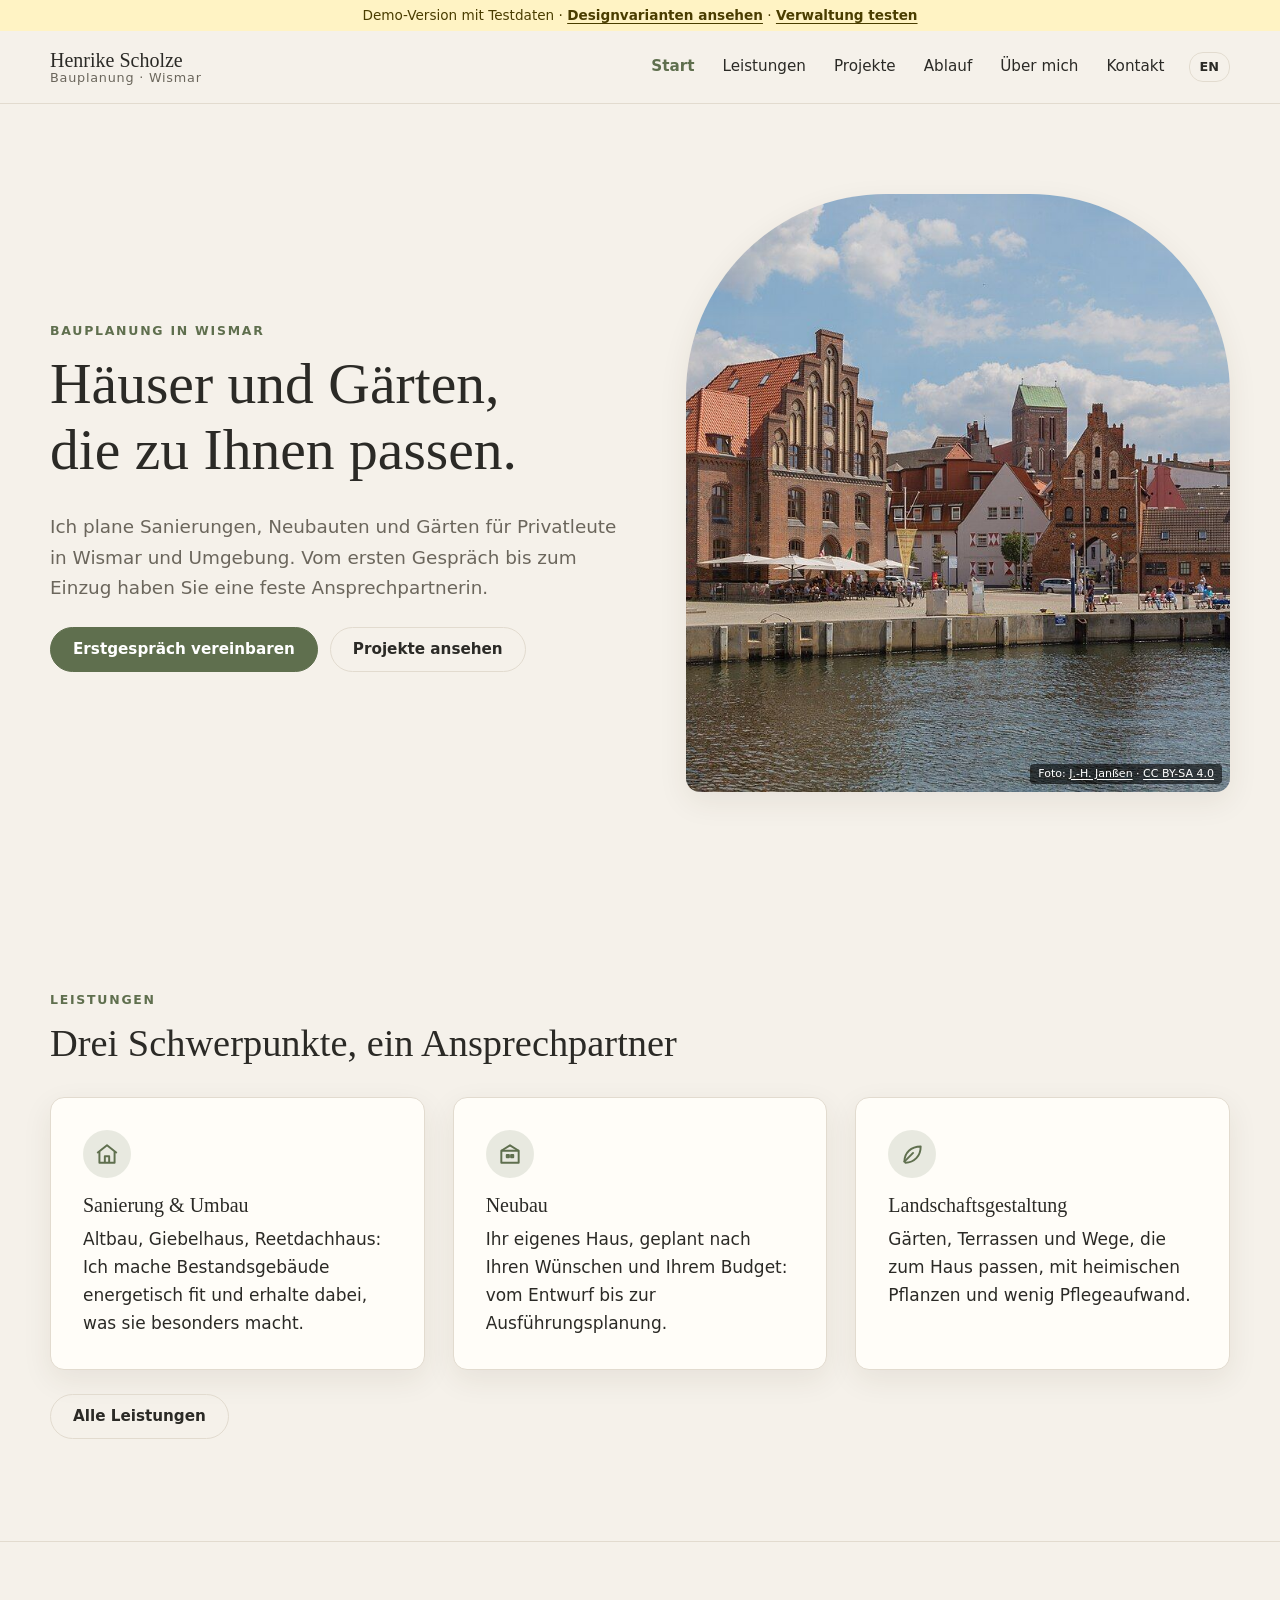
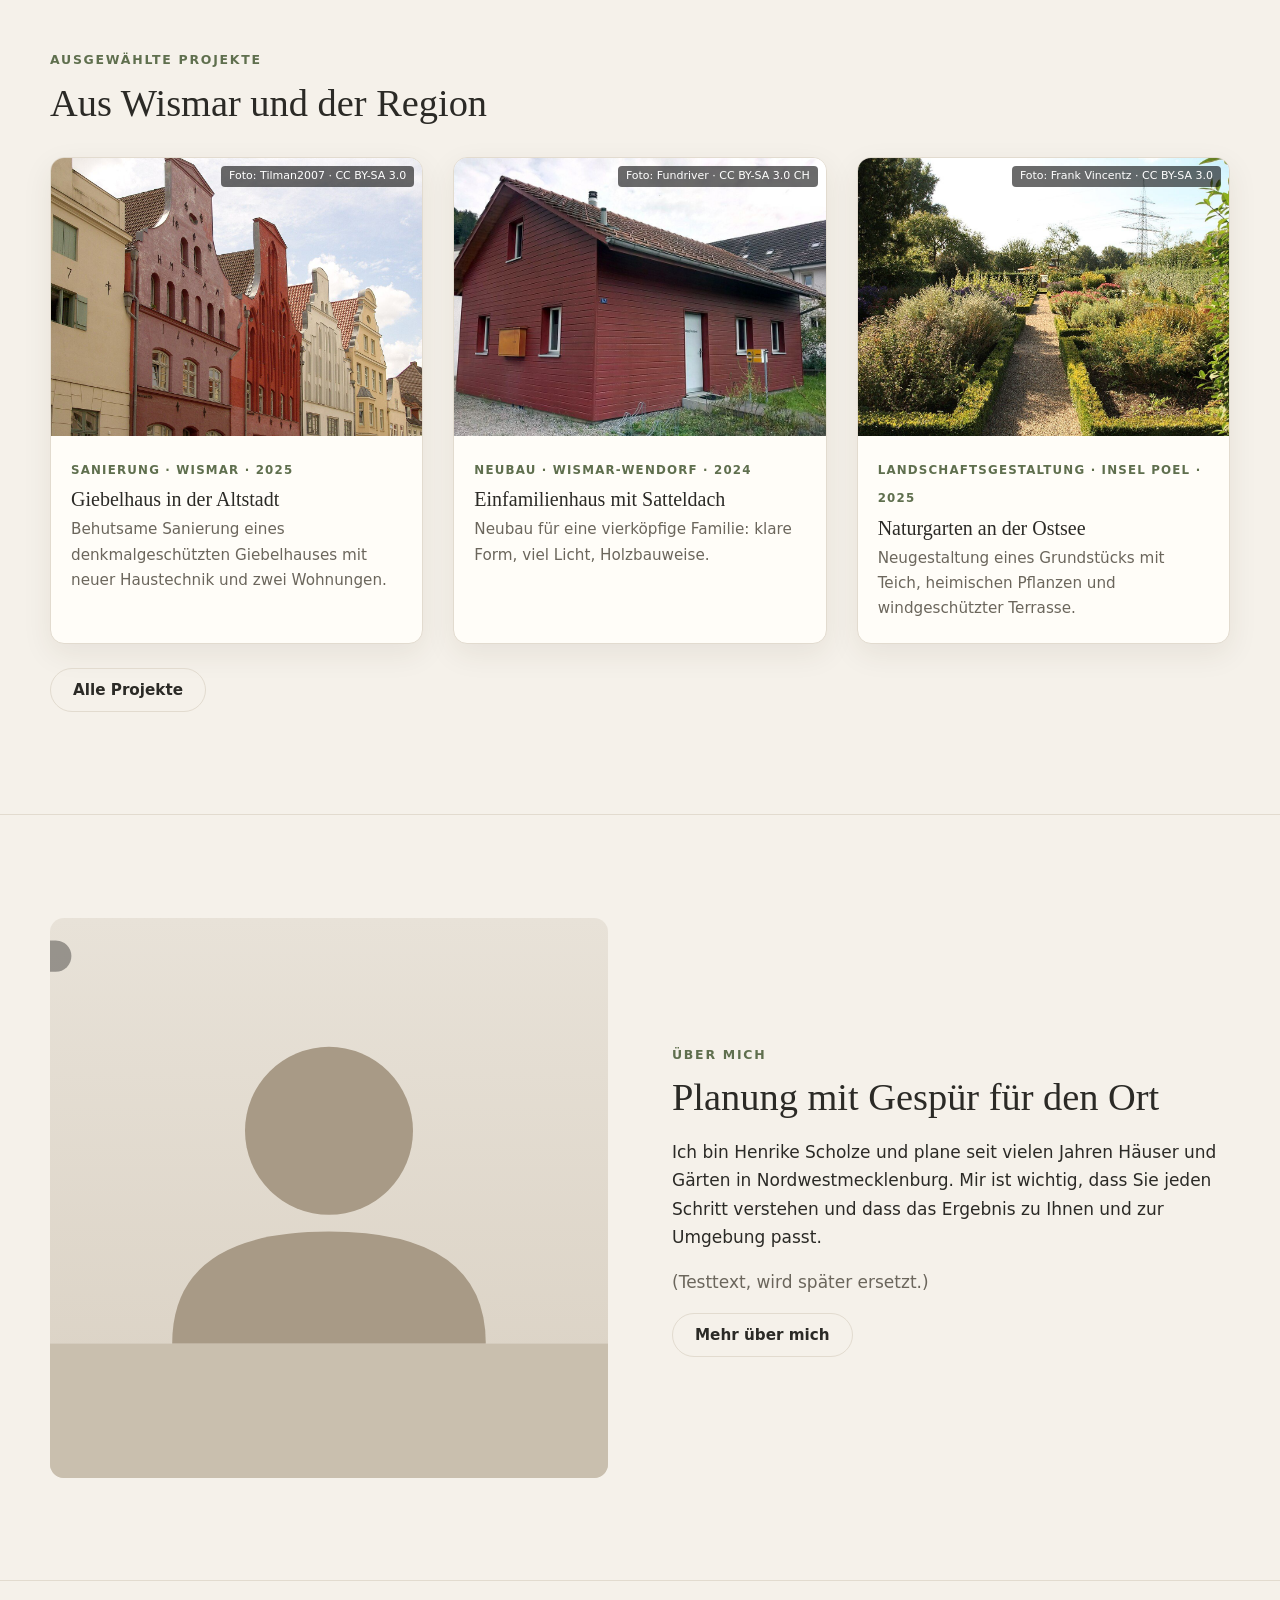
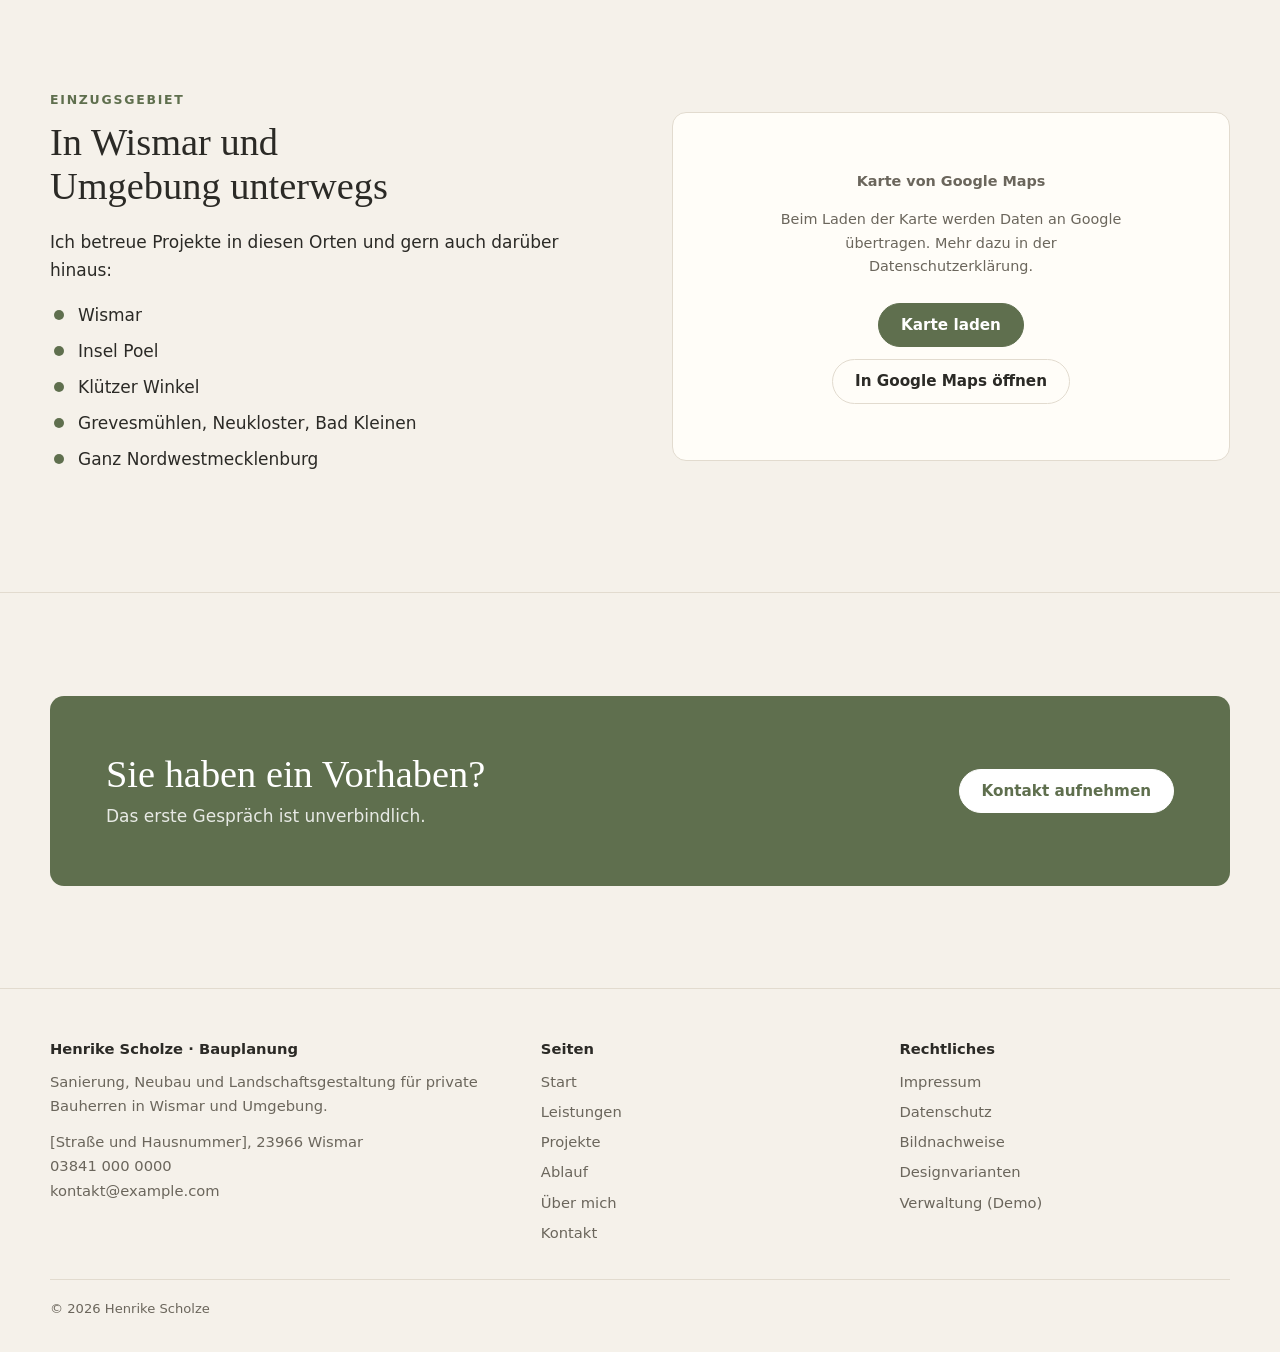
==== index.html @ 0e2dae43 "Merge pull request #2 from bunwichtig/ccr-cdc29a41-tzkmo6 Echte Beispielfotos mit Bildnachweisen, De" ====
<!doctype html>
<html lang="de" data-lang="de">
<head>
<meta charset="utf-8">
<meta name="viewport" content="width=device-width, initial-scale=1">
<title>Bauplanung in Wismar · Sanierung, Neubau, Garten · Henrike Scholze</title>
<meta name="title-en" content="Building design in Wismar · Renovation, new builds, gardens · Henrike Scholze">
<meta name="description" content="Henrike Scholze plant Sanierungen, Neubauten und Gärten für private Bauherren in Wismar, auf Poel und in Nordwestmecklenburg. Persönlich, verständlich, aus einer Hand.">
<link rel="canonical" href="https://bunwichtig.github.io/architektur-onepager/">
<meta property="og:type" content="website">
<meta property="og:locale" content="de_DE">
<meta property="og:title" content="Henrike Scholze · Bauplanung in Wismar">
<meta property="og:description" content="Sanierung, Neubau und Landschaftsgestaltung für private Bauherren in Wismar und Umgebung.">
<meta property="og:url" content="https://bunwichtig.github.io/architektur-onepager/">
<meta property="og:image" content="https://bunwichtig.github.io/architektur-onepager/assets/img/fotos/wismar-hafen.jpg">
<link rel="icon" href="assets/img/favicon.svg" type="image/svg+xml">
<link rel="stylesheet" href="assets/site.css">
<script src="assets/config.js"></script>
<script src="assets/store.js"></script>
<script src="assets/site.js"></script>
<script type="application/ld+json">
{
  "@context": "https://schema.org",
  "@type": "ProfessionalService",
  "@id": "https://bunwichtig.github.io/architektur-onepager/#business",
  "name": "Henrike Scholze · Bauplanung",
  "description": "Bauplanung für Sanierung, Neubau und Landschaftsgestaltung für private Bauherren in Wismar und Nordwestmecklenburg.",
  "url": "https://bunwichtig.github.io/architektur-onepager/",
  "image": "https://bunwichtig.github.io/architektur-onepager/assets/img/fotos/wismar-hafen.jpg",
  "telephone": "+4938410000000",
  "email": "kontakt@example.com",
  "founder": { "@type": "Person", "name": "Henrike Scholze" },
  "address": {
    "@type": "PostalAddress",
    "postalCode": "23966",
    "addressLocality": "Wismar",
    "addressRegion": "Mecklenburg-Vorpommern",
    "addressCountry": "DE"
  },
  "geo": { "@type": "GeoCoordinates", "latitude": 53.8925, "longitude": 11.4650 },
  "areaServed": ["Wismar", "Insel Poel", "Klützer Winkel", "Grevesmühlen", "Neukloster", "Bad Kleinen", "Nordwestmecklenburg"],
  "knowsLanguage": ["de", "en"],
  "hasOfferCatalog": {
    "@type": "OfferCatalog",
    "name": "Leistungen",
    "itemListElement": [
      { "@type": "Offer", "itemOffered": { "@type": "Service", "name": "Sanierung und Umbau von Bestandsgebäuden" } },
      { "@type": "Offer", "itemOffered": { "@type": "Service", "name": "Planung von Neubauten" } },
      { "@type": "Offer", "itemOffered": { "@type": "Service", "name": "Landschafts- und Gartengestaltung" } }
    ]
  }
}
</script>
</head>
<body>
<a class="skip" href="#main"><span lang="de">Zum Inhalt</span><span lang="en">Skip to content</span></a>
<div id="site-header"></div>

<main id="main">
  <section class="hero">
    <div class="wrap">
      <div class="hero-text">
        <span class="eyebrow"><span lang="de">Bauplanung in Wismar</span><span lang="en">Building design in Wismar</span></span>
        <h1>
          <span lang="de">Häuser und Gärten, die zu Ihnen passen.</span>
          <span lang="en">Homes and gardens that suit you.</span>
        </h1>
        <p class="lead">
          <span lang="de">Ich plane Sanierungen, Neubauten und Gärten für Privatleute in Wismar und Umgebung. Vom ersten Gespräch bis zum Einzug haben Sie eine feste Ansprechpartnerin.</span>
          <span lang="en">I design renovations, new builds and gardens for private clients in and around Wismar. From the first meeting to moving in, you have one person to talk to.</span>
        </p>
        <div class="btn-row">
          <a class="btn" href="kontakt.html"><span lang="de">Erstgespräch vereinbaren</span><span lang="en">Book a first meeting</span></a>
          <a class="btn ghost" href="projekte.html"><span lang="de">Projekte ansehen</span><span lang="en">See projects</span></a>
        </div>
      </div>
      <div class="hero-media">
        <img src="assets/img/fotos/wismar-hafen.jpg" width="1280" height="764" alt="Alter Hafen in Wismar">
      </div>
    </div>
  </section>

  <section class="section">
    <div class="wrap">
      <span class="eyebrow"><span lang="de">Leistungen</span><span lang="en">Services</span></span>
      <h2><span lang="de">Drei Schwerpunkte, ein Ansprechpartner</span><span lang="en">Three specialities, one contact</span></h2>
      <div class="grid cols-3" style="margin-top:32px">
        <article class="card">
          <div class="icon"><svg viewBox="0 0 24 24" fill="none" stroke="currentColor" stroke-width="1.8" stroke-linejoin="round"><path d="M3 11l9-7 9 7"/><path d="M5 10v10h14V10"/><path d="M10 20v-6h4v6"/></svg></div>
          <h3><span lang="de">Sanierung &amp; Umbau</span><span lang="en">Renovation &amp; conversion</span></h3>
          <p><span lang="de">Altbau, Giebelhaus, Reetdachhaus: Ich mache Bestandsgebäude energetisch fit und erhalte dabei, was sie besonders macht.</span><span lang="en">Old buildings, gabled houses, thatched cottages: I make existing buildings energy-efficient while keeping what makes them special.</span></p>
        </article>
        <article class="card">
          <div class="icon"><svg viewBox="0 0 24 24" fill="none" stroke="currentColor" stroke-width="1.8" stroke-linejoin="round"><rect x="4" y="9" width="16" height="11"/><path d="M4 9l8-5 8 5"/><path d="M9 13h2v2H9zM13 13h2v2h-2z"/></svg></div>
          <h3><span lang="de">Neubau</span><span lang="en">New builds</span></h3>
          <p><span lang="de">Ihr eigenes Haus, geplant nach Ihren Wünschen und Ihrem Budget: vom Entwurf bis zur Ausführungsplanung.</span><span lang="en">Your own house, designed around your wishes and budget: from the first sketch to construction drawings.</span></p>
        </article>
        <article class="card">
          <div class="icon"><svg viewBox="0 0 24 24" fill="none" stroke="currentColor" stroke-width="1.8" stroke-linecap="round" stroke-linejoin="round"><path d="M5 19c0-8 6-14 15-14 0 9-6 15-14 15"/><path d="M5 19l8-8"/></svg></div>
          <h3><span lang="de">Landschaftsgestaltung</span><span lang="en">Landscape design</span></h3>
          <p><span lang="de">Gärten, Terrassen und Wege, die zum Haus passen, mit heimischen Pflanzen und wenig Pflegeaufwand.</span><span lang="en">Gardens, terraces and paths that match the house, with native plants and little upkeep.</span></p>
        </article>
      </div>
      <div class="btn-row"><a class="btn ghost" href="leistungen.html"><span lang="de">Alle Leistungen</span><span lang="en">All services</span></a></div>
    </div>
  </section>

  <section class="section">
    <div class="wrap">
      <span class="eyebrow"><span lang="de">Ausgewählte Projekte</span><span lang="en">Selected projects</span></span>
      <h2><span lang="de">Aus Wismar und der Region</span><span lang="en">From Wismar and the region</span></h2>
      <div class="projects" id="project-list" data-limit="3" style="margin-top:32px"></div>
      <div class="btn-row"><a class="btn ghost" href="projekte.html"><span lang="de">Alle Projekte</span><span lang="en">All projects</span></a></div>
    </div>
  </section>

  <section class="section">
    <div class="wrap split">
      <img src="assets/img/portrait.svg" width="1600" height="1000" alt="Testbild: Porträt Henrike Scholze">
      <div>
        <span class="eyebrow"><span lang="de">Über mich</span><span lang="en">About me</span></span>
        <h2><span lang="de">Planung mit Gespür für den Ort</span><span lang="en">Design with a feel for the place</span></h2>
        <p><span lang="de">Ich bin Henrike Scholze und plane seit vielen Jahren Häuser und Gärten in Nordwestmecklenburg. Mir ist wichtig, dass Sie jeden Schritt verstehen und dass das Ergebnis zu Ihnen und zur Umgebung passt.</span><span lang="en">I'm Henrike Scholze and have been designing homes and gardens in north-west Mecklenburg for many years. It matters to me that you understand every step and that the result suits you and its surroundings.</span></p>
        <p class="muted"><span lang="de">(Testtext, wird später ersetzt.)</span><span lang="en">(Sample text, to be replaced.)</span></p>
        <a class="btn ghost" href="ueber-mich.html"><span lang="de">Mehr über mich</span><span lang="en">More about me</span></a>
      </div>
    </div>
  </section>

  <section class="section">
    <div class="wrap split">
      <div>
        <span class="eyebrow"><span lang="de">Einzugsgebiet</span><span lang="en">Area</span></span>
        <h2><span lang="de">In Wismar und Umgebung unterwegs</span><span lang="en">Working in and around Wismar</span></h2>
        <p><span lang="de">Ich betreue Projekte in diesen Orten und gern auch darüber hinaus:</span><span lang="en">I work on projects in these places, and gladly beyond:</span></p>
        <ul class="check">
          <li>Wismar</li>
          <li><span lang="de">Insel Poel</span><span lang="en">Poel Island</span></li>
          <li>Klützer Winkel</li>
          <li>Grevesmühlen, Neukloster, Bad Kleinen</li>
          <li><span lang="de">Ganz Nordwestmecklenburg</span><span lang="en">All of north-west Mecklenburg</span></li>
        </ul>
      </div>
      <div class="map" data-map></div>
    </div>
  </section>

  <section class="section">
    <div class="wrap">
      <div class="cta">
        <div>
          <h2><span lang="de">Sie haben ein Vorhaben?</span><span lang="en">Planning a project?</span></h2>
          <p><span lang="de">Das erste Gespräch ist unverbindlich.</span><span lang="en">The first meeting is free of obligation.</span></p>
        </div>
        <a class="btn" href="kontakt.html"><span lang="de">Kontakt aufnehmen</span><span lang="en">Get in touch</span></a>
      </div>
    </div>
  </section>
</main>

<div id="site-footer"></div>
</body>
</html>
---- assets/site.css ----
/* ==========================================================
   Henrike Scholze · Bauplanung
   Grundlayout + vier Designvarianten (html[data-design=…])
   Schriften: Systemschriften, es wird nichts von Google & Co. geladen.
   ========================================================== */

:root {
  --serif: "Iowan Old Style", "Palatino Linotype", Palatino, "Book Antiqua", Georgia, serif;
  --sans: system-ui, -apple-system, "Segoe UI", Roboto, "Helvetica Neue", Arial, sans-serif;

  /* Standardwerte = Design „natur“ */
  --bg: #f5f1ea;
  --surface: #fffdf8;
  --text: #2b2a26;
  --muted: #6b665c;
  --accent: #5f6f4e;
  --accent-ink: #ffffff;
  --accent-2: #b9856a;
  --line: #e2dbcf;
  --font-head: var(--serif);
  --font-body: var(--sans);
  --head-weight: 500;
  --head-transform: none;
  --head-spacing: 0;
  --radius: 14px;
  --shadow: 0 10px 30px rgba(60, 50, 30, .08);
  --max: 1180px;
}

html[data-design="hell"] {
  --bg: #ffffff;
  --surface: #ffffff;
  --text: #141414;
  --muted: #6a6a6a;
  --accent: #141414;
  --accent-ink: #ffffff;
  --accent-2: #9a9a9a;
  --line: #e6e6e6;
  --font-head: var(--sans);
  --head-weight: 300;
  --radius: 0;
  --shadow: none;
}

html[data-design="modern"] {
  --bg: #121212;
  --surface: #1d1d1d;
  --text: #f1f1f1;
  --muted: #a9a9a9;
  --accent: #e0703f;
  --accent-ink: #121212;
  --accent-2: #e0703f;
  --line: #2e2e2e;
  --font-head: var(--sans);
  --head-weight: 800;
  --head-transform: uppercase;
  --head-spacing: .01em;
  --radius: 4px;
  --shadow: none;
}

html[data-design="hanse"] {
  --bg: #fbf7f0;
  --surface: #ffffff;
  --text: #1d2a3a;
  --muted: #5b6573;
  --accent: #9c3d2c;
  --accent-ink: #ffffff;
  --accent-2: #1d2a3a;
  --line: #e5ddd0;
  --font-head: var(--serif);
  --head-weight: 600;
  --head-transform: uppercase;
  --head-spacing: .06em;
  --radius: 2px;
  --shadow: 0 1px 0 var(--line);
}

/* ---------- Sprache ---------- */
html[data-lang="de"] [lang="en"]:not(html),
html[data-lang="en"] [lang="de"]:not(html) { display: none !important; }

/* ---------- Basis ---------- */
*, *::before, *::after { box-sizing: border-box; }
html { -webkit-text-size-adjust: 100%; scroll-behavior: smooth; }
body {
  margin: 0;
  background: var(--bg);
  color: var(--text);
  font: 17px/1.65 var(--font-body);
  overflow-x: hidden;
}
img { max-width: 100%; height: auto; display: block; }
a { color: inherit; text-underline-offset: .2em; }
a:hover { color: var(--accent); }
html[data-design="modern"] a:hover { color: var(--accent); }
h1, h2, h3 {
  font-family: var(--font-head);
  font-weight: var(--head-weight);
  text-transform: var(--head-transform);
  letter-spacing: var(--head-spacing);
  line-height: 1.15;
  margin: 0 0 .5em;
  text-wrap: balance;
}
h1 { font-size: clamp(2.1rem, 5vw, 3.6rem); }
h2 { font-size: clamp(1.6rem, 3.2vw, 2.4rem); }
h3 { font-size: 1.25rem; }
html[data-design="modern"] h1 { font-size: clamp(2.4rem, 7vw, 5rem); line-height: 1; }
html[data-design="hanse"] h1 { font-size: clamp(1.9rem, 4.4vw, 3rem); }
p { margin: 0 0 1em; }
.muted { color: var(--muted); }
.wrap { width: min(var(--max), 100% - 32px); margin-inline: auto; }
.section { padding: clamp(56px, 8vw, 104px) 0; }
.section + .section { border-top: 1px solid var(--line); }
.eyebrow {
  display: inline-block;
  font: 600 .78rem/1 var(--sans);
  letter-spacing: .14em;
  text-transform: uppercase;
  color: var(--accent);
  margin-bottom: 14px;
}
html[data-design="hell"] .eyebrow { color: var(--muted); }
.lead { font-size: 1.15rem; color: var(--muted); max-width: 62ch; }
.skip { position: absolute; left: -999px; }
.skip:focus { left: 16px; top: 16px; z-index: 100; background: var(--surface); padding: 8px 12px; }
:focus-visible { outline: 3px solid var(--accent); outline-offset: 2px; }

/* ---------- Buttons ---------- */
.btn {
  display: inline-flex; align-items: center; gap: 8px;
  padding: 12px 22px;
  border: 1.5px solid var(--accent);
  border-radius: var(--radius);
  background: var(--accent); color: var(--accent-ink);
  font: 600 .95rem/1.2 var(--sans);
  text-decoration: none; cursor: pointer;
}
.btn:hover { filter: brightness(1.08); color: var(--accent-ink); }
.btn.ghost { background: transparent; color: var(--text); border-color: var(--line); }
.btn.ghost:hover { border-color: var(--accent); color: var(--accent); }
html[data-design="natur"] .btn { border-radius: 999px; }
html[data-design="hanse"] .btn { text-transform: uppercase; letter-spacing: .08em; font-size: .82rem; }
.btn-row { display: flex; flex-wrap: wrap; gap: 12px; margin-top: 24px; }

/* ---------- Kopfzeile ---------- */
.demo-bar {
  background: #fff3c4; color: #4a3d00;
  font: .85rem/1.4 var(--sans);
  text-align: center; padding: 6px 16px;
}
.demo-bar a { color: inherit; font-weight: 600; }
.site-header {
  position: sticky; top: 0; z-index: 50;
  background: color-mix(in srgb, var(--bg) 92%, transparent);
  backdrop-filter: blur(8px);
  border-bottom: 1px solid var(--line);
}
.site-header .wrap { display: flex; align-items: center; justify-content: space-between; gap: 16px; min-height: 72px; }
.brand { text-decoration: none; display: flex; flex-direction: column; line-height: 1.15; }
.brand strong { font: var(--head-weight) 1.25rem/1.1 var(--font-head); text-transform: var(--head-transform); letter-spacing: var(--head-spacing); }
html[data-design="modern"] .brand strong { font-size: 1.1rem; }
.brand span { font-size: .8rem; color: var(--muted); letter-spacing: .06em; }
.nav { display: flex; align-items: center; gap: 4px; }
.nav a {
  text-decoration: none; padding: 8px 12px; font-size: .95rem;
  border-radius: var(--radius);
}
.nav a[aria-current="page"] { color: var(--accent); font-weight: 600; }
html[data-design="hell"] .nav a[aria-current="page"] { color: var(--text); text-decoration: underline; }
.lang-btn {
  border: 1px solid var(--line); background: transparent; color: var(--text);
  font: 600 .8rem/1 var(--sans); padding: 8px 10px; border-radius: var(--radius); cursor: pointer;
  margin-left: 8px;
}
.lang-btn:hover { border-color: var(--accent); color: var(--accent); }
.menu-btn { display: none; }
@media (max-width: 920px) {
  .menu-btn {
    display: inline-flex; border: 1px solid var(--line); background: transparent; color: var(--text);
    padding: 8px 12px; border-radius: var(--radius); font: 600 .9rem var(--sans); cursor: pointer;
  }
  .nav {
    display: none; position: absolute; left: 0; right: 0; top: 100%;
    flex-direction: column; align-items: stretch;
    background: var(--bg); border-bottom: 1px solid var(--line); padding: 8px 16px 16px;
  }
  .nav.open { display: flex; }
  .nav a { padding: 12px 4px; border-bottom: 1px solid var(--line); border-radius: 0; }
  .lang-btn { margin: 12px 0 0; align-self: flex-start; }
}

/* ---------- Hero (je Design anders angeordnet) ---------- */
.hero { padding: clamp(40px, 7vw, 96px) 0; }
.hero .wrap { display: grid; gap: clamp(28px, 5vw, 64px); align-items: center; grid-template-columns: 1.05fr 1fr; }
.hero-media img { width: 100%; aspect-ratio: 4 / 3; object-fit: cover; border-radius: var(--radius); box-shadow: var(--shadow); }
.hero .lead { margin-bottom: 0; }

/* natur: Text links, Bild rechts mit großer Rundung */
html[data-design="natur"] .hero-media img { border-radius: 200px 200px var(--radius) var(--radius); aspect-ratio: 4 / 4.4; }

/* hell: großer Text oben, breites Bild darunter */
html[data-design="hell"] .hero .wrap { grid-template-columns: 1fr; }
html[data-design="hell"] .hero h1 { font-size: clamp(2.4rem, 6.5vw, 5.2rem); max-width: 16ch; }
html[data-design="hell"] .hero-media img { aspect-ratio: 21 / 9; }

/* modern: Bild vollflächig, Text darüber */
html[data-design="modern"] .hero { padding: 0; position: relative; }
html[data-design="modern"] .hero .wrap { grid-template-columns: 1fr; min-height: min(82vh, 760px); width: 100%; position: relative; }
html[data-design="modern"] .hero-media { position: absolute; inset: 0; z-index: 0; }
html[data-design="modern"] .hero-media img { height: 100%; aspect-ratio: auto; border-radius: 0; filter: brightness(.55) saturate(.8); }
html[data-design="modern"] .hero-text { position: relative; z-index: 1; width: min(var(--max), 100% - 32px); margin: 0 auto; padding: 120px 0 72px; align-self: end; }
html[data-design="modern"] .hero-text .lead { color: #e2e2e2; }

/* hanse: Bild links, Text rechts, Rahmen in Backsteinrot */
html[data-design="hanse"] .hero .wrap { grid-template-columns: 1fr 1fr; }
html[data-design="hanse"] .hero-media { order: -1; }
html[data-design="hanse"] .hero-media img { outline: 1px solid var(--accent); outline-offset: 12px; }

@media (max-width: 820px) {
  .hero .wrap, html[data-design="hanse"] .hero .wrap { grid-template-columns: 1fr; }
  html[data-design="hanse"] .hero-media { order: 0; }
}

/* ---------- Karten / Raster ---------- */
.grid { display: grid; gap: clamp(16px, 2.5vw, 28px); }
.grid.cols-3 { grid-template-columns: repeat(3, 1fr); }
.grid.cols-2 { grid-template-columns: repeat(2, 1fr); }
@media (max-width: 900px) { .grid.cols-3 { grid-template-columns: 1fr 1fr; } }
@media (max-width: 620px) { .grid.cols-3, .grid.cols-2 { grid-template-columns: 1fr; } }
.card {
  background: var(--surface);
  border: 1px solid var(--line);
  border-radius: var(--radius);
  padding: clamp(20px, 3vw, 32px);
  box-shadow: var(--shadow);
}
.card h3 { margin-bottom: .4em; }
.card p:last-child { margin-bottom: 0; }
html[data-design="hanse"] .card { border-top: 4px solid var(--accent); }
html[data-design="hell"] .card { border-width: 0 0 0 1px; padding-left: 24px; }
.icon {
  width: 48px; height: 48px; display: grid; place-items: center;
  border-radius: var(--radius); background: color-mix(in srgb, var(--accent) 14%, transparent);
  color: var(--accent); margin-bottom: 16px;
}
html[data-design="natur"] .icon { border-radius: 50%; }
.icon svg { width: 26px; height: 26px; }

.split { display: grid; grid-template-columns: 1fr 1fr; gap: clamp(28px, 5vw, 64px); align-items: center; }
@media (max-width: 820px) { .split { grid-template-columns: 1fr; } }
.split img { border-radius: var(--radius); width: 100%; max-height: 560px; aspect-ratio: 4 / 5; object-fit: cover; }
.check { list-style: none; padding: 0; margin: 0 0 1em; }
.check li { padding-left: 28px; position: relative; margin-bottom: 8px; }
.check li::before { content: ""; position: absolute; left: 4px; top: .55em; width: 10px; height: 10px; background: var(--accent); border-radius: 50%; }
html[data-design="hell"] .check li::before, html[data-design="hanse"] .check li::before { border-radius: 0; }

/* ---------- Projekte ---------- */
.filters { display: flex; flex-wrap: wrap; gap: 8px; margin-bottom: 28px; }
.filters button {
  border: 1px solid var(--line); background: var(--surface); color: var(--text);
  padding: 8px 16px; border-radius: var(--radius); font: 500 .9rem var(--sans); cursor: pointer;
}
html[data-design="natur"] .filters button { border-radius: 999px; }
.filters button[aria-pressed="true"] { background: var(--accent); border-color: var(--accent); color: var(--accent-ink); }

.projects { display: grid; gap: clamp(18px, 2.5vw, 30px); grid-template-columns: repeat(3, 1fr); }
@media (max-width: 900px) { .projects { grid-template-columns: 1fr 1fr; } }
@media (max-width: 620px) { .projects { grid-template-columns: 1fr; } }
.project {
  display: flex; flex-direction: column; text-decoration: none;
  background: var(--surface); border: 1px solid var(--line); border-radius: var(--radius);
  overflow: hidden; box-shadow: var(--shadow);
}
.project img { width: 100%; aspect-ratio: 4 / 3; object-fit: cover; transition: transform .4s; }
.project:hover img { transform: scale(1.03); }
.project .body { padding: 18px 20px 22px; }
.project h3 { margin: 6px 0 6px; }
.project p { margin: 0; color: var(--muted); font-size: .95rem; }
.meta { font: 600 .74rem/1.3 var(--sans); letter-spacing: .1em; text-transform: uppercase; color: var(--accent); }
.badge-local { display: inline-block; margin-left: 6px; background: #fff3c4; color: #4a3d00; padding: 2px 6px; border-radius: 4px; letter-spacing: 0; text-transform: none; }

/* hell: Projekte als ruhige Liste */
html[data-design="hell"] .projects { grid-template-columns: 1fr; gap: 0; }
html[data-design="hell"] .project { flex-direction: row; align-items: center; gap: 28px; border-width: 0 0 1px; padding: 24px 0; background: transparent; }
html[data-design="hell"] .project img { width: min(320px, 38%); flex: none; aspect-ratio: 3 / 2; }
html[data-design="hell"] .project .body { padding: 0; }
@media (max-width: 620px) {
  html[data-design="hell"] .project { flex-direction: column; align-items: stretch; gap: 14px; }
  html[data-design="hell"] .project img { width: 100%; }
}

/* modern: große Kacheln, Text liegt auf dem Bild */
html[data-design="modern"] .projects { grid-template-columns: repeat(2, 1fr); gap: 8px; }
html[data-design="modern"] .project { position: relative; border: 0; }
html[data-design="modern"] .project img { aspect-ratio: 16 / 11; filter: brightness(.75); }
html[data-design="modern"] .project .body { position: absolute; inset: auto 0 0 0; padding: 60px 24px 22px; background: linear-gradient(transparent, rgba(0,0,0,.8)); }
html[data-design="modern"] .project p { color: #d6d6d6; }
@media (max-width: 620px) { html[data-design="modern"] .projects { grid-template-columns: 1fr; } }

/* hanse: Karten mit Rahmen und Akzentlinie */
html[data-design="hanse"] .project { border-top: 4px solid var(--accent); padding: 10px; }
html[data-design="hanse"] .project .body { padding: 16px 8px 10px; }

/* ---------- Projekt-Detail ---------- */
.detail-head { display: grid; grid-template-columns: 1.4fr 1fr; gap: 40px; align-items: end; margin-bottom: 32px; }
@media (max-width: 820px) { .detail-head { grid-template-columns: 1fr; gap: 12px; } }
.facts { display: grid; grid-template-columns: repeat(3, auto); gap: 8px 24px; justify-content: start; margin: 0; }
.facts dt { font: 600 .72rem var(--sans); letter-spacing: .1em; text-transform: uppercase; color: var(--muted); }
.facts dd { margin: 0 0 0; font-weight: 600; }
.gallery { display: grid; grid-template-columns: repeat(6, 1fr); gap: 10px; margin-bottom: 40px; }
.gallery button { padding: 0; border: 0; background: none; cursor: zoom-in; grid-column: span 3; }
.gallery button:first-child { grid-column: span 6; }
.gallery img { width: 100%; aspect-ratio: 3 / 2; object-fit: cover; border-radius: var(--radius); }
.gallery button:first-child img { aspect-ratio: 16 / 8; }
.prose { max-width: 68ch; }
.prose p { white-space: pre-line; }
.pager { display: flex; justify-content: space-between; gap: 16px; border-top: 1px solid var(--line); padding-top: 24px; margin-top: 40px; }
dialog.lightbox { border: 0; padding: 0; background: transparent; max-width: 96vw; max-height: 92vh; }
dialog.lightbox::backdrop { background: rgba(0,0,0,.85); }
dialog.lightbox img { max-height: 86vh; width: auto; margin: auto; }
dialog.lightbox .close { position: fixed; top: 16px; right: 16px; }

/* ---------- Ablauf ---------- */
.steps { counter-reset: s; list-style: none; padding: 0; margin: 0; display: grid; gap: 16px; }
.steps li { counter-increment: s; position: relative; padding: 22px 24px 22px 84px; background: var(--surface); border: 1px solid var(--line); border-radius: var(--radius); }
.steps li::before {
  content: counter(s); position: absolute; left: 22px; top: 20px;
  width: 42px; height: 42px; display: grid; place-items: center;
  border-radius: 50%; background: var(--accent); color: var(--accent-ink); font: 700 1.05rem var(--sans);
}
html[data-design="hell"] .steps li::before, html[data-design="hanse"] .steps li::before { border-radius: 0; }
.steps h3 { margin-bottom: 4px; }
.steps p { margin: 0; color: var(--muted); }
details.faq { border-bottom: 1px solid var(--line); padding: 16px 0; }
details.faq summary { cursor: pointer; font-weight: 600; font-size: 1.05rem; }
details.faq p { margin: 10px 0 0; color: var(--muted); }

/* ---------- Kontakt & Formulare ---------- */
.contact-grid { display: grid; grid-template-columns: 1fr 1.2fr; gap: clamp(28px, 5vw, 56px); }
@media (max-width: 860px) { .contact-grid { grid-template-columns: 1fr; } }
.contact-list { list-style: none; padding: 0; margin: 0 0 24px; }
.contact-list li { padding: 12px 0; border-bottom: 1px solid var(--line); display: flex; gap: 12px; }
.contact-list b { min-width: 90px; font-weight: 600; color: var(--muted); font-size: .9rem; }
form .field { margin-bottom: 16px; }
label { display: block; font-weight: 600; font-size: .9rem; margin-bottom: 6px; }
input, textarea, select {
  width: 100%; font: inherit; color: var(--text);
  background: var(--surface); border: 1px solid var(--line); border-radius: var(--radius);
  padding: 11px 13px;
}
html[data-design="natur"] input, html[data-design="natur"] select { border-radius: 10px; }
textarea { min-height: 140px; resize: vertical; }
input:focus, textarea:focus, select:focus { outline: 2px solid var(--accent); outline-offset: 0; border-color: var(--accent); }
.row-2 { display: grid; grid-template-columns: 1fr 1fr; gap: 16px; }
@media (max-width: 560px) { .row-2 { grid-template-columns: 1fr; } }
.consent { display: flex; gap: 10px; align-items: flex-start; font-weight: 400; font-size: .9rem; }
.consent input { width: auto; margin-top: 4px; }
.hp { position: absolute; left: -9999px; }
.notice { padding: 14px 16px; border-radius: var(--radius); background: color-mix(in srgb, var(--accent) 12%, var(--surface)); border: 1px solid color-mix(in srgb, var(--accent) 35%, transparent); margin: 16px 0; }
.notice.warn { background: #fff3c4; color: #4a3d00; border-color: #e6cf6b; }
.tabs { display: flex; gap: 6px; border-bottom: 1px solid var(--line); margin-bottom: 28px; flex-wrap: wrap; }
.tabs button { border: 0; background: none; color: var(--muted); padding: 12px 16px; font: 600 .95rem var(--sans); cursor: pointer; border-bottom: 3px solid transparent; }
.tabs button[aria-selected="true"] { color: var(--text); border-bottom-color: var(--accent); }

/* ---------- Karte ---------- */
.map {
  position: relative; border-radius: var(--radius); overflow: hidden; border: 1px solid var(--line);
  aspect-ratio: 16 / 10; background: var(--surface);
  display: grid; place-items: center; text-align: center;
}
.map iframe { position: absolute; inset: 0; width: 100%; height: 100%; border: 0; }
.map .consent-box { padding: 24px; max-width: 420px; }
.map .consent-box p { font-size: .9rem; color: var(--muted); }

/* ---------- Fußzeile ---------- */
.site-footer { border-top: 1px solid var(--line); padding: 48px 0 32px; font-size: .92rem; color: var(--muted); }
html[data-design="hanse"] .site-footer { background: var(--accent-2); color: #d5dbe3; border: 0; }
html[data-design="hanse"] .site-footer strong { color: #fff; }
html[data-design="modern"] .site-footer { background: #0b0b0b; }
.site-footer .wrap { display: grid; grid-template-columns: 1.4fr 1fr 1fr; gap: 28px; }
@media (max-width: 760px) { .site-footer .wrap { grid-template-columns: 1fr; } }
.site-footer strong { display: block; color: var(--text); margin-bottom: 8px; }
.site-footer ul { list-style: none; margin: 0; padding: 0; }
.site-footer li { margin-bottom: 6px; }
.site-footer a { text-decoration: none; }
.site-footer a:hover { text-decoration: underline; }
.site-footer .legal { grid-column: 1 / -1; border-top: 1px solid var(--line); padding-top: 18px; font-size: .82rem; }
html[data-design="hanse"] .site-footer .legal { border-color: rgba(255,255,255,.2); }

/* ---------- CTA-Band ---------- */
.cta { background: var(--accent); color: var(--accent-ink); border-radius: var(--radius); padding: clamp(28px, 5vw, 56px); display: flex; flex-wrap: wrap; align-items: center; justify-content: space-between; gap: 20px; }
.cta h2 { margin: 0; }
.cta p { margin: 6px 0 0; opacity: .85; }
.cta .btn { background: var(--accent-ink); color: var(--accent); border-color: var(--accent-ink); }
html[data-design="hell"] .cta { border-radius: 0; }

/* ---------- Designvarianten-Seite ---------- */
.variants { display: grid; grid-template-columns: repeat(2, 1fr); gap: 28px; }
@media (max-width: 860px) { .variants { grid-template-columns: 1fr; } }
.variant { border: 1px solid var(--line); border-radius: 12px; overflow: hidden; background: var(--surface); }
.variant .frame { position: relative; aspect-ratio: 16 / 11; overflow: hidden; background: #eee; }
.variant iframe { position: absolute; top: 0; left: 0; width: 1280px; height: 880px; border: 0; transform-origin: 0 0; pointer-events: none; }
.variant .info { padding: 18px 20px 22px; }
.variant .info h3 { font-family: var(--sans); text-transform: none; letter-spacing: 0; font-weight: 700; margin-bottom: 4px; }
.variant .swatches { display: flex; gap: 6px; margin: 10px 0 14px; }
.variant .swatches i { width: 26px; height: 26px; border-radius: 50%; border: 1px solid rgba(0,0,0,.12); }
.variant.chosen { outline: 3px solid var(--accent); }

/* ---------- Verwaltung ---------- */
.thumbs { display: flex; flex-wrap: wrap; gap: 8px; margin-top: 10px; }
.thumbs img { width: 96px; height: 72px; object-fit: cover; border-radius: 6px; }
table { width: 100%; border-collapse: collapse; font-size: .92rem; }
th, td { text-align: left; padding: 10px 8px; border-bottom: 1px solid var(--line); vertical-align: top; }
.status { font: 600 .75rem var(--sans); padding: 2px 8px; border-radius: 999px; white-space: nowrap; }
.status.ok { background: #dcefd6; color: #24531a; }
.status.todo { background: #fff3c4; color: #4a3d00; }
.config-row { display: grid; grid-template-columns: 1fr auto; gap: 8px; align-items: end; }
.hint { font-size: .82rem; color: var(--muted); margin-top: 4px; }

/* ---------- Bildnachweise ---------- */
.credited { position: relative; display: block; }
.credit {
  position: absolute; right: 8px; bottom: 8px; z-index: 2;
  max-width: calc(100% - 16px);
  background: rgba(0, 0, 0, .58); color: #fff;
  font: 500 11px/1.35 var(--sans); letter-spacing: 0; text-transform: none;
  padding: 3px 8px; border-radius: 4px;
  white-space: nowrap; overflow: hidden; text-overflow: ellipsis;
}
.credit a { color: #fff; text-decoration: underline; text-underline-offset: 2px; }
.credit a:hover { color: #fff; opacity: .85; }
.project .credit { top: 8px; bottom: auto; }
html[data-design="modern"] .hero-media .credited { height: 100%; }
html[data-design="modern"] .hero-media .credit { bottom: 12px; }
html[data-design="hell"] .project .credited { width: min(320px, 38%); flex: none; }
html[data-design="hell"] .project .credited img { width: 100%; }
@media (max-width: 620px) { html[data-design="hell"] .project .credited { width: 100%; } }
.credit-list { list-style: none; padding: 0; margin: -24px 0 36px; font-size: .82rem; color: var(--muted); }
.credit-list li { margin-bottom: 2px; }
.credits-table img { width: 120px; height: 80px; object-fit: cover; border-radius: 4px; }
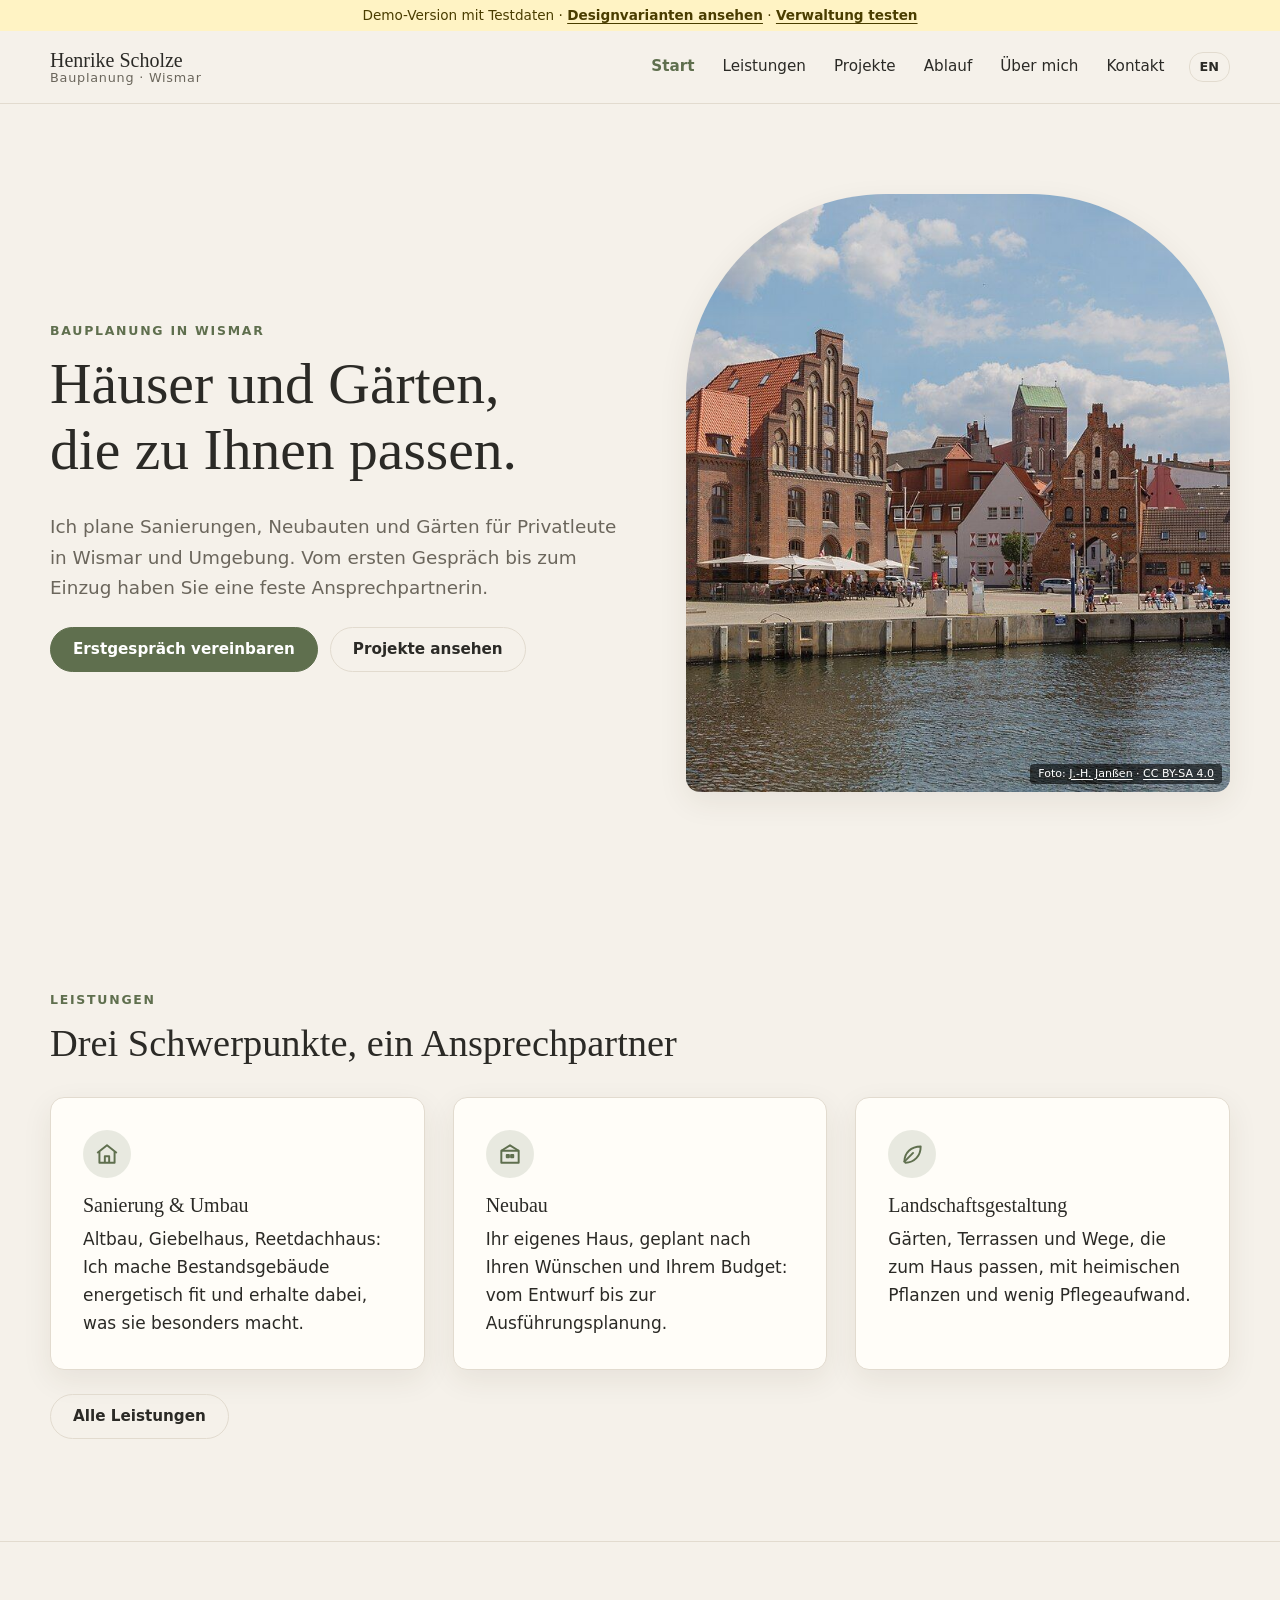
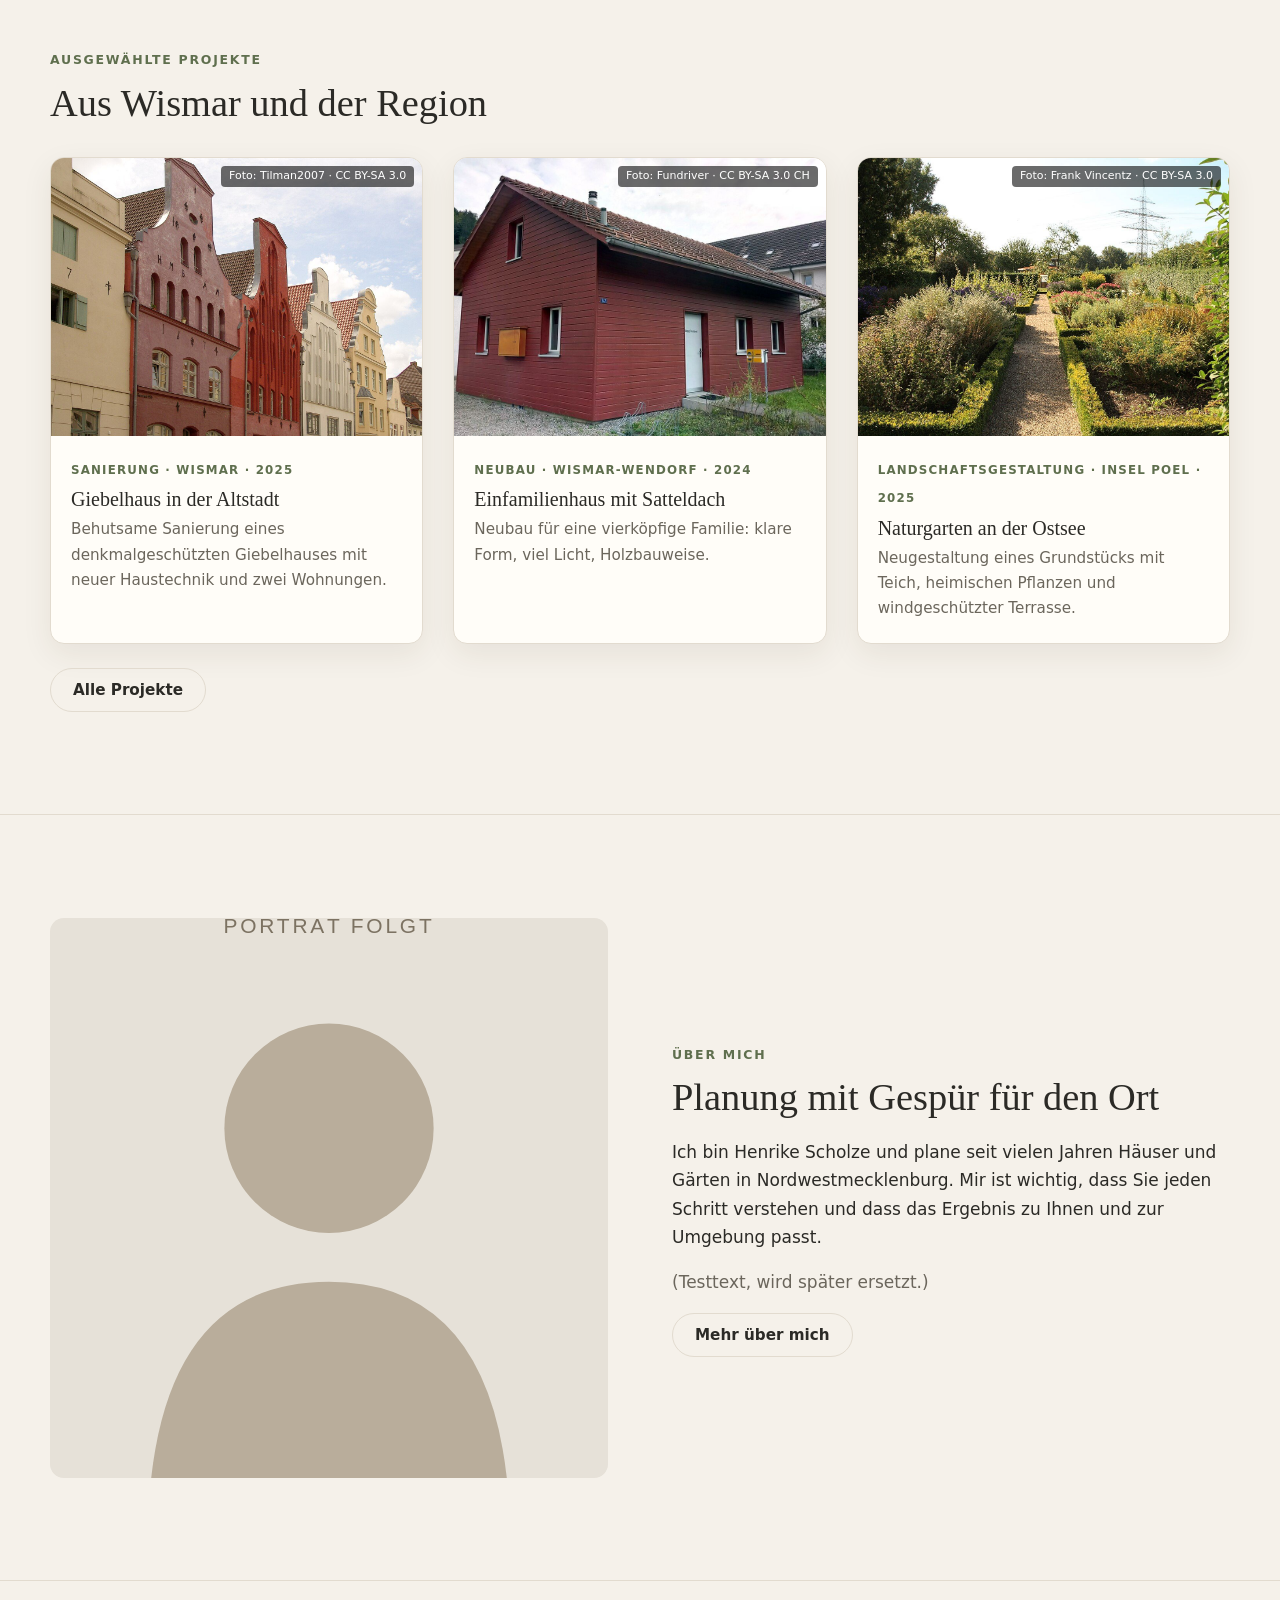
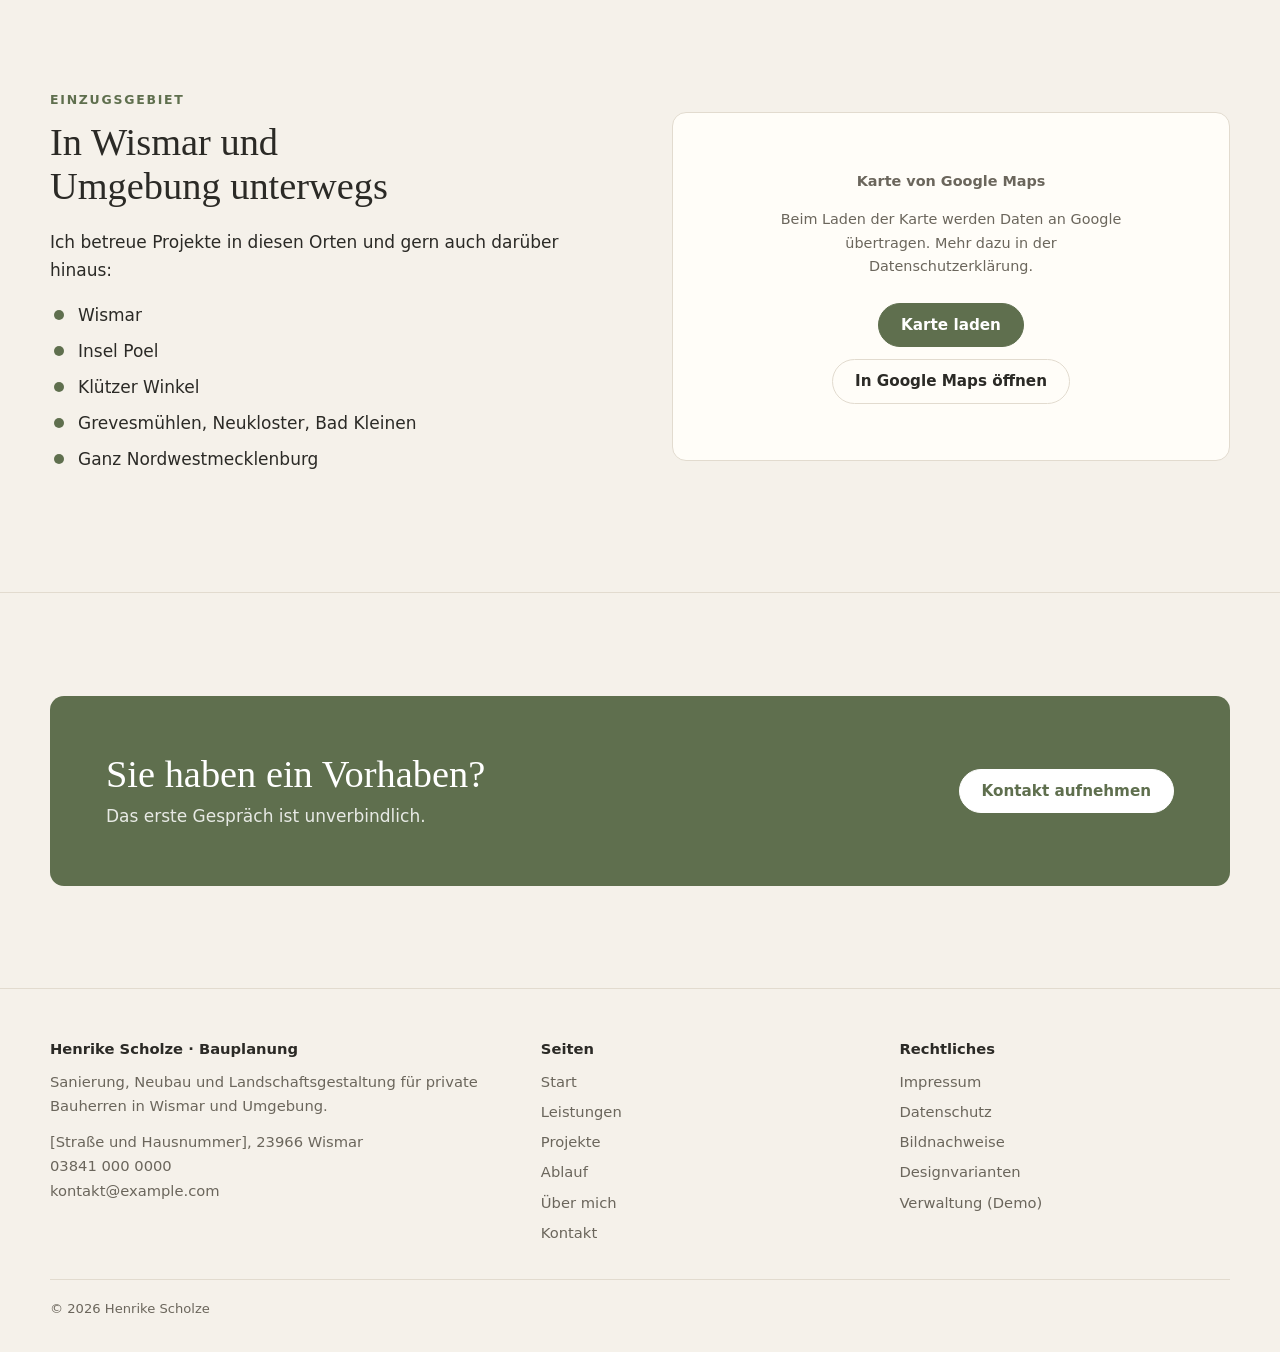
==== commit 2d52d37f: "Sieben Designs nach Vorbildern aus der Kulturszene - Neu: Galerie (Kunsthalle), Beton & Signal (Neo-" ====
--- a/index.html
+++ b/index.html
@@ -116,7 +116,7 @@
 
   <section class="section">
     <div class="wrap split">
-      <img src="assets/img/portrait.svg" width="1600" height="1000" alt="Testbild: Porträt Henrike Scholze">
+      <img src="assets/img/portrait.svg" width="800" height="1000" alt="Platzhalter: Porträt von Henrike Scholze folgt">
       <div>
         <span class="eyebrow"><span lang="de">Über mich</span><span lang="en">About me</span></span>
         <h2><span lang="de">Planung mit Gespür für den Ort</span><span lang="en">Design with a feel for the place</span></h2>
--- a/assets/site.css
+++ b/assets/site.css
@@ -1,7 +1,10 @@
 /* ==========================================================
    Henrike Scholze · Bauplanung
-   Grundlayout + vier Designvarianten (html[data-design=…])
-   Schriften: Systemschriften, es wird nichts von Google & Co. geladen.
+   Aufbau:
+   1. Grundlayout (Standardwerte = Design „natur“)
+   2. Anordnungen: html[data-hero=…] und html[data-projects=…]
+   3. Designs: html[data-design=…] mit Farben, Schriften, Details
+   Schriften liegen in assets/fonts/, es wird nichts von fremden Servern geladen.
    ========================================================== */
 
 :root {
@@ -19,44 +22,15 @@
   --line: #e2dbcf;
   --font-head: var(--serif);
   --font-body: var(--sans);
+  --font-ui: var(--sans);
+  --h1: clamp(2.1rem, 5vw, 3.6rem);
+  --h1-line: 1.15;
   --head-weight: 500;
   --head-transform: none;
   --head-spacing: 0;
   --radius: 14px;
   --shadow: 0 10px 30px rgba(60, 50, 30, .08);
   --max: 1180px;
-}
-
-html[data-design="hell"] {
-  --bg: #ffffff;
-  --surface: #ffffff;
-  --text: #141414;
-  --muted: #6a6a6a;
-  --accent: #141414;
-  --accent-ink: #ffffff;
-  --accent-2: #9a9a9a;
-  --line: #e6e6e6;
-  --font-head: var(--sans);
-  --head-weight: 300;
-  --radius: 0;
-  --shadow: none;
-}
-
-html[data-design="modern"] {
-  --bg: #121212;
-  --surface: #1d1d1d;
-  --text: #f1f1f1;
-  --muted: #a9a9a9;
-  --accent: #e0703f;
-  --accent-ink: #121212;
-  --accent-2: #e0703f;
-  --line: #2e2e2e;
-  --font-head: var(--sans);
-  --head-weight: 800;
-  --head-transform: uppercase;
-  --head-spacing: .01em;
-  --radius: 4px;
-  --shadow: none;
 }
 
 html[data-design="hanse"] {
@@ -93,7 +67,6 @@
 img { max-width: 100%; height: auto; display: block; }
 a { color: inherit; text-underline-offset: .2em; }
 a:hover { color: var(--accent); }
-html[data-design="modern"] a:hover { color: var(--accent); }
 h1, h2, h3 {
   font-family: var(--font-head);
   font-weight: var(--head-weight);
@@ -103,11 +76,9 @@
   margin: 0 0 .5em;
   text-wrap: balance;
 }
-h1 { font-size: clamp(2.1rem, 5vw, 3.6rem); }
+h1 { font-size: var(--h1); line-height: var(--h1-line); }
 h2 { font-size: clamp(1.6rem, 3.2vw, 2.4rem); }
 h3 { font-size: 1.25rem; }
-html[data-design="modern"] h1 { font-size: clamp(2.4rem, 7vw, 5rem); line-height: 1; }
-html[data-design="hanse"] h1 { font-size: clamp(1.9rem, 4.4vw, 3rem); }
 p { margin: 0 0 1em; }
 .muted { color: var(--muted); }
 .wrap { width: min(var(--max), 100% - 32px); margin-inline: auto; }
@@ -115,13 +86,12 @@
 .section + .section { border-top: 1px solid var(--line); }
 .eyebrow {
   display: inline-block;
-  font: 600 .78rem/1 var(--sans);
+  font: 600 .78rem/1 var(--font-ui);
   letter-spacing: .14em;
   text-transform: uppercase;
   color: var(--accent);
   margin-bottom: 14px;
 }
-html[data-design="hell"] .eyebrow { color: var(--muted); }
 .lead { font-size: 1.15rem; color: var(--muted); max-width: 62ch; }
 .skip { position: absolute; left: -999px; }
 .skip:focus { left: 16px; top: 16px; z-index: 100; background: var(--surface); padding: 8px 12px; }
@@ -134,7 +104,7 @@
   border: 1.5px solid var(--accent);
   border-radius: var(--radius);
   background: var(--accent); color: var(--accent-ink);
-  font: 600 .95rem/1.2 var(--sans);
+  font: 600 .95rem/1.2 var(--font-ui);
   text-decoration: none; cursor: pointer;
 }
 .btn:hover { filter: brightness(1.08); color: var(--accent-ink); }
@@ -160,7 +130,6 @@
 .site-header .wrap { display: flex; align-items: center; justify-content: space-between; gap: 16px; min-height: 72px; }
 .brand { text-decoration: none; display: flex; flex-direction: column; line-height: 1.15; }
 .brand strong { font: var(--head-weight) 1.25rem/1.1 var(--font-head); text-transform: var(--head-transform); letter-spacing: var(--head-spacing); }
-html[data-design="modern"] .brand strong { font-size: 1.1rem; }
 .brand span { font-size: .8rem; color: var(--muted); letter-spacing: .06em; }
 .nav { display: flex; align-items: center; gap: 4px; }
 .nav a {
@@ -168,10 +137,9 @@
   border-radius: var(--radius);
 }
 .nav a[aria-current="page"] { color: var(--accent); font-weight: 600; }
-html[data-design="hell"] .nav a[aria-current="page"] { color: var(--text); text-decoration: underline; }
 .lang-btn {
   border: 1px solid var(--line); background: transparent; color: var(--text);
-  font: 600 .8rem/1 var(--sans); padding: 8px 10px; border-radius: var(--radius); cursor: pointer;
+  font: 600 .8rem/1 var(--font-ui); padding: 8px 10px; border-radius: var(--radius); cursor: pointer;
   margin-left: 8px;
 }
 .lang-btn:hover { border-color: var(--accent); color: var(--accent); }
@@ -179,7 +147,7 @@
 @media (max-width: 920px) {
   .menu-btn {
     display: inline-flex; border: 1px solid var(--line); background: transparent; color: var(--text);
-    padding: 8px 12px; border-radius: var(--radius); font: 600 .9rem var(--sans); cursor: pointer;
+    padding: 8px 12px; border-radius: var(--radius); font: 600 .9rem var(--font-ui); cursor: pointer;
   }
   .nav {
     display: none; position: absolute; left: 0; right: 0; top: 100%;
@@ -200,27 +168,13 @@
 /* natur: Text links, Bild rechts mit großer Rundung */
 html[data-design="natur"] .hero-media img { border-radius: 200px 200px var(--radius) var(--radius); aspect-ratio: 4 / 4.4; }
 
-/* hell: großer Text oben, breites Bild darunter */
-html[data-design="hell"] .hero .wrap { grid-template-columns: 1fr; }
-html[data-design="hell"] .hero h1 { font-size: clamp(2.4rem, 6.5vw, 5.2rem); max-width: 16ch; }
-html[data-design="hell"] .hero-media img { aspect-ratio: 21 / 9; }
-
-/* modern: Bild vollflächig, Text darüber */
-html[data-design="modern"] .hero { padding: 0; position: relative; }
-html[data-design="modern"] .hero .wrap { grid-template-columns: 1fr; min-height: min(82vh, 760px); width: 100%; position: relative; }
-html[data-design="modern"] .hero-media { position: absolute; inset: 0; z-index: 0; }
-html[data-design="modern"] .hero-media img { height: 100%; aspect-ratio: auto; border-radius: 0; filter: brightness(.55) saturate(.8); }
-html[data-design="modern"] .hero-text { position: relative; z-index: 1; width: min(var(--max), 100% - 32px); margin: 0 auto; padding: 120px 0 72px; align-self: end; }
-html[data-design="modern"] .hero-text .lead { color: #e2e2e2; }
-
-/* hanse: Bild links, Text rechts, Rahmen in Backsteinrot */
-html[data-design="hanse"] .hero .wrap { grid-template-columns: 1fr 1fr; }
-html[data-design="hanse"] .hero-media { order: -1; }
+
+
+/* hanse: Rahmen in Backsteinrot */
 html[data-design="hanse"] .hero-media img { outline: 1px solid var(--accent); outline-offset: 12px; }
 
 @media (max-width: 820px) {
-  .hero .wrap, html[data-design="hanse"] .hero .wrap { grid-template-columns: 1fr; }
-  html[data-design="hanse"] .hero-media { order: 0; }
+  .hero .wrap { grid-template-columns: 1fr; }
 }
 
 /* ---------- Karten / Raster ---------- */
@@ -239,7 +193,6 @@
 .card h3 { margin-bottom: .4em; }
 .card p:last-child { margin-bottom: 0; }
 html[data-design="hanse"] .card { border-top: 4px solid var(--accent); }
-html[data-design="hell"] .card { border-width: 0 0 0 1px; padding-left: 24px; }
 .icon {
   width: 48px; height: 48px; display: grid; place-items: center;
   border-radius: var(--radius); background: color-mix(in srgb, var(--accent) 14%, transparent);
@@ -254,13 +207,13 @@
 .check { list-style: none; padding: 0; margin: 0 0 1em; }
 .check li { padding-left: 28px; position: relative; margin-bottom: 8px; }
 .check li::before { content: ""; position: absolute; left: 4px; top: .55em; width: 10px; height: 10px; background: var(--accent); border-radius: 50%; }
-html[data-design="hell"] .check li::before, html[data-design="hanse"] .check li::before { border-radius: 0; }
+html[data-design="hanse"] .check li::before { border-radius: 0; }
 
 /* ---------- Projekte ---------- */
 .filters { display: flex; flex-wrap: wrap; gap: 8px; margin-bottom: 28px; }
 .filters button {
   border: 1px solid var(--line); background: var(--surface); color: var(--text);
-  padding: 8px 16px; border-radius: var(--radius); font: 500 .9rem var(--sans); cursor: pointer;
+  padding: 8px 16px; border-radius: var(--radius); font: 500 .9rem var(--font-ui); cursor: pointer;
 }
 html[data-design="natur"] .filters button { border-radius: 999px; }
 .filters button[aria-pressed="true"] { background: var(--accent); border-color: var(--accent); color: var(--accent-ink); }
@@ -278,26 +231,10 @@
 .project .body { padding: 18px 20px 22px; }
 .project h3 { margin: 6px 0 6px; }
 .project p { margin: 0; color: var(--muted); font-size: .95rem; }
-.meta { font: 600 .74rem/1.3 var(--sans); letter-spacing: .1em; text-transform: uppercase; color: var(--accent); }
+.meta { font: 600 .74rem/1.3 var(--font-ui); letter-spacing: .1em; text-transform: uppercase; color: var(--accent); }
 .badge-local { display: inline-block; margin-left: 6px; background: #fff3c4; color: #4a3d00; padding: 2px 6px; border-radius: 4px; letter-spacing: 0; text-transform: none; }
 
-/* hell: Projekte als ruhige Liste */
-html[data-design="hell"] .projects { grid-template-columns: 1fr; gap: 0; }
-html[data-design="hell"] .project { flex-direction: row; align-items: center; gap: 28px; border-width: 0 0 1px; padding: 24px 0; background: transparent; }
-html[data-design="hell"] .project img { width: min(320px, 38%); flex: none; aspect-ratio: 3 / 2; }
-html[data-design="hell"] .project .body { padding: 0; }
-@media (max-width: 620px) {
-  html[data-design="hell"] .project { flex-direction: column; align-items: stretch; gap: 14px; }
-  html[data-design="hell"] .project img { width: 100%; }
-}
-
-/* modern: große Kacheln, Text liegt auf dem Bild */
-html[data-design="modern"] .projects { grid-template-columns: repeat(2, 1fr); gap: 8px; }
-html[data-design="modern"] .project { position: relative; border: 0; }
-html[data-design="modern"] .project img { aspect-ratio: 16 / 11; filter: brightness(.75); }
-html[data-design="modern"] .project .body { position: absolute; inset: auto 0 0 0; padding: 60px 24px 22px; background: linear-gradient(transparent, rgba(0,0,0,.8)); }
-html[data-design="modern"] .project p { color: #d6d6d6; }
-@media (max-width: 620px) { html[data-design="modern"] .projects { grid-template-columns: 1fr; } }
+
 
 /* hanse: Karten mit Rahmen und Akzentlinie */
 html[data-design="hanse"] .project { border-top: 4px solid var(--accent); padding: 10px; }
@@ -307,7 +244,7 @@
 .detail-head { display: grid; grid-template-columns: 1.4fr 1fr; gap: 40px; align-items: end; margin-bottom: 32px; }
 @media (max-width: 820px) { .detail-head { grid-template-columns: 1fr; gap: 12px; } }
 .facts { display: grid; grid-template-columns: repeat(3, auto); gap: 8px 24px; justify-content: start; margin: 0; }
-.facts dt { font: 600 .72rem var(--sans); letter-spacing: .1em; text-transform: uppercase; color: var(--muted); }
+.facts dt { font: 600 .72rem var(--font-ui); letter-spacing: .1em; text-transform: uppercase; color: var(--muted); }
 .facts dd { margin: 0 0 0; font-weight: 600; }
 .gallery { display: grid; grid-template-columns: repeat(6, 1fr); gap: 10px; margin-bottom: 40px; }
 .gallery button { padding: 0; border: 0; background: none; cursor: zoom-in; grid-column: span 3; }
@@ -328,9 +265,9 @@
 .steps li::before {
   content: counter(s); position: absolute; left: 22px; top: 20px;
   width: 42px; height: 42px; display: grid; place-items: center;
-  border-radius: 50%; background: var(--accent); color: var(--accent-ink); font: 700 1.05rem var(--sans);
-}
-html[data-design="hell"] .steps li::before, html[data-design="hanse"] .steps li::before { border-radius: 0; }
+  border-radius: 50%; background: var(--accent); color: var(--accent-ink); font: 700 1.05rem var(--font-ui);
+}
+html[data-design="hanse"] .steps li::before { border-radius: 0; }
 .steps h3 { margin-bottom: 4px; }
 .steps p { margin: 0; color: var(--muted); }
 details.faq { border-bottom: 1px solid var(--line); padding: 16px 0; }
@@ -361,7 +298,7 @@
 .notice { padding: 14px 16px; border-radius: var(--radius); background: color-mix(in srgb, var(--accent) 12%, var(--surface)); border: 1px solid color-mix(in srgb, var(--accent) 35%, transparent); margin: 16px 0; }
 .notice.warn { background: #fff3c4; color: #4a3d00; border-color: #e6cf6b; }
 .tabs { display: flex; gap: 6px; border-bottom: 1px solid var(--line); margin-bottom: 28px; flex-wrap: wrap; }
-.tabs button { border: 0; background: none; color: var(--muted); padding: 12px 16px; font: 600 .95rem var(--sans); cursor: pointer; border-bottom: 3px solid transparent; }
+.tabs button { border: 0; background: none; color: var(--muted); padding: 12px 16px; font: 600 .95rem var(--font-ui); cursor: pointer; border-bottom: 3px solid transparent; }
 .tabs button[aria-selected="true"] { color: var(--text); border-bottom-color: var(--accent); }
 
 /* ---------- Karte ---------- */
@@ -378,7 +315,6 @@
 .site-footer { border-top: 1px solid var(--line); padding: 48px 0 32px; font-size: .92rem; color: var(--muted); }
 html[data-design="hanse"] .site-footer { background: var(--accent-2); color: #d5dbe3; border: 0; }
 html[data-design="hanse"] .site-footer strong { color: #fff; }
-html[data-design="modern"] .site-footer { background: #0b0b0b; }
 .site-footer .wrap { display: grid; grid-template-columns: 1.4fr 1fr 1fr; gap: 28px; }
 @media (max-width: 760px) { .site-footer .wrap { grid-template-columns: 1fr; } }
 .site-footer strong { display: block; color: var(--text); margin-bottom: 8px; }
@@ -394,7 +330,6 @@
 .cta h2 { margin: 0; }
 .cta p { margin: 6px 0 0; opacity: .85; }
 .cta .btn { background: var(--accent-ink); color: var(--accent); border-color: var(--accent-ink); }
-html[data-design="hell"] .cta { border-radius: 0; }
 
 /* ---------- Designvarianten-Seite ---------- */
 .variants { display: grid; grid-template-columns: repeat(2, 1fr); gap: 28px; }
@@ -432,11 +367,319 @@
 .credit a { color: #fff; text-decoration: underline; text-underline-offset: 2px; }
 .credit a:hover { color: #fff; opacity: .85; }
 .project .credit { top: 8px; bottom: auto; }
-html[data-design="modern"] .hero-media .credited { height: 100%; }
-html[data-design="modern"] .hero-media .credit { bottom: 12px; }
-html[data-design="hell"] .project .credited { width: min(320px, 38%); flex: none; }
-html[data-design="hell"] .project .credited img { width: 100%; }
-@media (max-width: 620px) { html[data-design="hell"] .project .credited { width: 100%; } }
 .credit-list { list-style: none; padding: 0; margin: -24px 0 36px; font-size: .82rem; color: var(--muted); }
 .credit-list li { margin-bottom: 2px; }
 .credits-table img { width: 120px; height: 80px; object-fit: cover; border-radius: 4px; }
+
+/* ==========================================================
+   2. ANORDNUNGEN
+   Startbild:  html[data-hero="split | split-rev | stack | overlay | float | editorial"]
+   Projekte:   html[data-projects="cards | list | tiles | index | editorial"]
+   Welche Anordnung ein Design nutzt, steht in VARIANTS (assets/site.js).
+   ========================================================== */
+
+/* Startbild: Text oben, breites Bild darunter */
+html[data-hero="stack"] .hero .wrap { grid-template-columns: 1fr; gap: clamp(28px, 4vw, 48px); }
+html[data-hero="stack"] .hero h1 { max-width: 14ch; }
+html[data-hero="stack"] .hero-media img { aspect-ratio: 21 / 9; }
+
+/* Startbild: Bild links, Text rechts */
+html[data-hero="split-rev"] .hero .wrap { grid-template-columns: 1fr 1fr; }
+html[data-hero="split-rev"] .hero-media { order: -1; }
+
+/* Startbild: Bild vollflächig, Text darüber */
+html[data-hero="overlay"] .hero { padding: 0; position: relative; }
+html[data-hero="overlay"] .hero .wrap { grid-template-columns: 1fr; min-height: min(84vh, 780px); width: 100%; position: relative; }
+html[data-hero="overlay"] .hero-media { position: absolute; inset: 0; z-index: 0; }
+html[data-hero="overlay"] .hero-media .credited, html[data-hero="overlay"] .hero-media img { height: 100%; }
+html[data-hero="overlay"] .hero-media img { aspect-ratio: auto; object-fit: cover; border-radius: 0; }
+html[data-hero="overlay"] .hero-text { position: relative; z-index: 1; width: min(var(--max), 100% - 32px); margin: 0 auto; padding: 120px 0 72px; align-self: end; }
+
+/* Startbild: großes Bild, Textkarte schwebt darüber */
+html[data-hero="float"] .hero .wrap { grid-template-columns: repeat(12, 1fr); gap: 0; }
+html[data-hero="float"] .hero-media { grid-column: 4 / -1; grid-row: 1; }
+html[data-hero="float"] .hero-media img { aspect-ratio: 16 / 10; }
+html[data-hero="float"] .hero-text { grid-column: 1 / 7; grid-row: 1; z-index: 1; padding: clamp(24px, 4vw, 48px); }
+html[data-hero="float"] .hero-media .credit { top: 10px; bottom: auto; }
+
+/* Startbild: zentriert wie eine Titelseite, Bild in voller Breite */
+html[data-hero="editorial"] .hero .wrap { grid-template-columns: 1fr; text-align: center; gap: 40px; }
+html[data-hero="editorial"] .hero-text { max-width: 980px; margin: 0 auto; }
+html[data-hero="editorial"] .hero .lead { margin-inline: auto; }
+html[data-hero="editorial"] .hero .btn-row { justify-content: center; }
+html[data-hero="editorial"] .hero-media img { aspect-ratio: 2 / 1; }
+
+@media (max-width: 820px) {
+  html[data-hero] .hero .wrap { grid-template-columns: 1fr; }
+  html[data-hero="split-rev"] .hero-media { order: 0; }
+  html[data-hero="float"] .hero-media, html[data-hero="float"] .hero-text { grid-column: 1; }
+  html[data-hero="float"] .hero-text { grid-row: 2; margin: -48px 12px 0; }
+}
+
+/* Projekte: ruhige Liste mit Bild links */
+html[data-projects="list"] .projects { grid-template-columns: 1fr; gap: 0; }
+html[data-projects="list"] .project { flex-direction: row; align-items: center; gap: 28px; border-width: 0 0 1px; border-radius: 0; padding: 24px 0; background: transparent; box-shadow: none; }
+html[data-projects="list"] .project .credited { width: min(320px, 38%); flex: none; }
+html[data-projects="list"] .project .body { padding: 0; }
+
+/* Projekte: große Kacheln, Text liegt auf dem Bild */
+html[data-projects="tiles"] .projects { grid-template-columns: repeat(2, 1fr); gap: 10px; }
+html[data-projects="tiles"] .project { position: relative; border: 0; }
+html[data-projects="tiles"] .project img { aspect-ratio: 16 / 11; }
+html[data-projects="tiles"] .project .body { position: absolute; inset: auto 0 0 0; padding: 70px 24px 22px; background: linear-gradient(transparent, rgba(0,0,0,.78)); color: #fff; }
+html[data-projects="tiles"] .project .meta { color: #fff; }
+html[data-projects="tiles"] .project p { color: rgba(255,255,255,.85); }
+
+/* Projekte: nummeriertes Verzeichnis wie in einer Ausstellung */
+html[data-projects="index"] .projects { grid-template-columns: 1fr; gap: 0; counter-reset: p; border-bottom: 1px solid var(--text); }
+html[data-projects="index"] .project {
+  display: grid; grid-template-columns: 4ch 180px 1fr; align-items: center; gap: 28px;
+  border: 0; border-top: 1px solid var(--text); border-radius: 0; background: transparent; box-shadow: none; padding: 20px 0;
+}
+html[data-projects="index"] .project::before { counter-increment: p; content: counter(p, decimal-leading-zero); font: 400 1rem var(--font-ui); align-self: start; padding-top: 4px; }
+html[data-projects="index"] .project img { aspect-ratio: 4 / 3; }
+html[data-projects="index"] .project:hover img { transform: none; }
+html[data-projects="index"] .project .body { padding: 0; display: grid; grid-template-columns: 1.3fr 1fr; gap: 6px 32px; align-items: baseline; }
+html[data-projects="index"] .project h3 { grid-column: 1; grid-row: 1; margin: 0; font-size: clamp(1.4rem, 2.6vw, 2.2rem); }
+html[data-projects="index"] .project .meta { grid-column: 2; grid-row: 1; }
+html[data-projects="index"] .project p { grid-column: 1 / -1; }
+html[data-projects="index"] .project:hover h3 { font-style: italic; }
+/* kleine Vorschaubilder: Nachweis unter das Bild statt darauf */
+html[data-projects="index"] .project .credit { position: static; display: block; white-space: normal; background: none; color: var(--muted); padding: 4px 0 0; font-size: 10px; }
+
+/* Projekte: Magazin, erstes Projekt groß */
+html[data-projects="editorial"] .projects { grid-template-columns: repeat(2, 1fr); gap: 48px 40px; }
+html[data-projects="editorial"] .project { border: 0; background: transparent; box-shadow: none; border-radius: 0; }
+html[data-projects="editorial"] .project:first-child { grid-column: 1 / -1; flex-direction: row; align-items: center; gap: 40px; }
+html[data-projects="editorial"] .project:first-child .credited { flex: 0 0 60%; }
+html[data-projects="editorial"] .project:first-child img { aspect-ratio: 3 / 2; }
+html[data-projects="editorial"] .project:first-child h3 { font-size: clamp(1.8rem, 3.4vw, 2.8rem); }
+html[data-projects="editorial"] .project .body { padding: 16px 0 0; }
+html[data-projects="editorial"] .project h3 { font-size: 1.6rem; }
+
+@media (max-width: 620px) {
+  html[data-projects] .projects { grid-template-columns: 1fr; }
+  html[data-projects="list"] .project, html[data-projects="editorial"] .project:first-child { flex-direction: column; align-items: stretch; gap: 14px; }
+  html[data-projects="list"] .project .credited, html[data-projects="editorial"] .project:first-child .credited { width: 100%; flex: none; }
+  html[data-projects="index"] .project { grid-template-columns: 3ch 96px 1fr; gap: 14px; }
+  html[data-projects="index"] .project .body { grid-template-columns: 1fr; }
+  html[data-projects="index"] .project .meta { grid-row: 2; grid-column: 1; }
+  html[data-projects="index"] .project p { display: none; }
+}
+
+/* ==========================================================
+   3. DESIGNS
+   ========================================================== */
+
+@font-face { font-family: "Instrument Serif"; src: url("fonts/instrument-serif-latin-400-normal.woff2") format("woff2"); font-weight: 400; font-style: normal; font-display: swap; }
+@font-face { font-family: "Instrument Serif"; src: url("fonts/instrument-serif-latin-400-italic.woff2") format("woff2"); font-weight: 400; font-style: italic; font-display: swap; }
+@font-face { font-family: "Instrument Sans"; src: url("fonts/instrument-sans-latin-standard-normal.woff2") format("woff2"); font-weight: 400 700; font-stretch: 75% 100%; font-style: normal; font-display: swap; }
+@font-face { font-family: "Archivo"; src: url("fonts/archivo-latin-standard-normal.woff2") format("woff2"); font-weight: 100 900; font-stretch: 62% 125%; font-style: normal; font-display: swap; }
+@font-face { font-family: "IBM Plex Mono"; src: url("fonts/ibm-plex-mono-latin-400-normal.woff2") format("woff2"); font-weight: 400; font-display: swap; }
+@font-face { font-family: "IBM Plex Mono"; src: url("fonts/ibm-plex-mono-latin-500-normal.woff2") format("woff2"); font-weight: 500; font-display: swap; }
+@font-face { font-family: "Fraunces"; src: url("fonts/fraunces-latin-standard-normal.woff2") format("woff2"); font-weight: 100 900; font-style: normal; font-display: swap; }
+@font-face { font-family: "Fraunces"; src: url("fonts/fraunces-latin-standard-italic.woff2") format("woff2"); font-weight: 100 900; font-style: italic; font-display: swap; }
+@font-face { font-family: "Newsreader"; src: url("fonts/newsreader-latin-wght-normal.woff2") format("woff2"); font-weight: 200 800; font-style: normal; font-display: swap; }
+@font-face { font-family: "Newsreader"; src: url("fonts/newsreader-latin-wght-italic.woff2") format("woff2"); font-weight: 200 800; font-style: italic; font-display: swap; }
+@font-face { font-family: "Bricolage"; src: url("fonts/bricolage-grotesque-latin-standard-normal.woff2") format("woff2"); font-weight: 200 800; font-stretch: 75% 100%; font-style: normal; font-display: swap; }
+
+/* ---------- Galerie: White Cube wie bei Kunsthallen ---------- */
+html[data-design="galerie"] {
+  --bg: #fafaf8; --surface: #ffffff; --text: #111111; --muted: #6b6b67;
+  --accent: #111111; --accent-ink: #ffffff; --accent-2: #e5432b; --line: #dcdcd6;
+  --font-head: "Instrument Serif", var(--serif); --font-body: "Instrument Sans", var(--sans); --font-ui: "Instrument Sans", var(--sans);
+  --head-weight: 400; --head-spacing: -.01em; --radius: 0; --shadow: none;
+  --h1: clamp(3rem, 9vw, 8.4rem); --h1-line: .92;
+}
+html[data-design="galerie"] h2 { font-size: clamp(2rem, 4.4vw, 3.6rem); line-height: 1; }
+html[data-design="galerie"] h3 { font-family: var(--font-body); font-weight: 600; font-size: 1.1rem; }
+html[data-design="galerie"] .project h3 { font-family: var(--font-head); font-weight: 400; }
+html[data-design="galerie"] main { counter-reset: sec; }
+html[data-design="galerie"] .section .eyebrow { color: var(--text); font-weight: 500; letter-spacing: .04em; text-transform: none; font-size: .9rem; }
+html[data-design="galerie"] .section .eyebrow::before { counter-increment: sec; content: counter(sec, decimal-leading-zero) " — "; color: var(--accent-2); }
+html[data-design="galerie"] .site-header { background: var(--bg); backdrop-filter: none; border-color: var(--text); }
+html[data-design="galerie"] .nav a { text-transform: uppercase; font-size: .8rem; letter-spacing: .08em; }
+html[data-design="galerie"] .nav a[aria-current="page"] { color: var(--accent-2); font-weight: 500; }
+html[data-design="galerie"] .brand strong { font-size: 1.6rem; }
+html[data-design="galerie"] .btn { background: transparent; color: var(--text); border: 0; border-bottom: 1px solid currentColor; padding: 6px 0; }
+html[data-design="galerie"] .btn:hover { color: var(--accent-2); filter: none; }
+html[data-design="galerie"] .btn-row { gap: 28px; }
+html[data-design="galerie"] .card { border: 0; border-top: 1px solid var(--text); padding: 20px 0 0; background: transparent; }
+html[data-design="galerie"] .icon { background: none; color: var(--accent-2); width: auto; justify-content: start; }
+html[data-design="galerie"] .section + .section { border-color: var(--text); }
+html[data-design="galerie"] .cta { background: var(--text); color: #fff; }
+html[data-design="galerie"] .cta .btn { color: #fff; border-color: #fff; background: transparent; }
+html[data-design="galerie"] .meta { color: var(--muted); }
+html[data-design="galerie"] .steps li { border: 0; border-top: 1px solid var(--text); background: transparent; }
+html[data-design="galerie"] .steps li::before { border-radius: 0; background: none; color: var(--accent-2); font: 400 2rem "Instrument Serif", serif; }
+html[data-design="galerie"] .check li::before { border-radius: 0; width: 14px; height: 1px; top: .8em; background: var(--text); }
+
+/* ---------- Beton: Projektraum, Neo-Brutalismus ---------- */
+html[data-design="beton"] {
+  --bg: #e7e5df; --surface: #f6f5f1; --text: #0d0d0d; --muted: #45453f;
+  --accent: #ffd400; --accent-ink: #0d0d0d; --accent-2: #0d0d0d; --line: #0d0d0d;
+  --font-head: "Archivo", var(--sans); --font-body: "Archivo", var(--sans); --font-ui: "IBM Plex Mono", ui-monospace, monospace;
+  --head-weight: 800; --head-transform: uppercase; --head-spacing: -.01em;
+  --radius: 0; --shadow: 6px 6px 0 #0d0d0d;
+  --h1: clamp(2.6rem, 7.5vw, 6.4rem); --h1-line: .92;
+}
+html[data-design="beton"] body {
+  background-image: linear-gradient(rgba(13,13,13,.06) 1px, transparent 1px), linear-gradient(90deg, rgba(13,13,13,.06) 1px, transparent 1px);
+  background-size: 48px 48px;
+}
+html[data-design="beton"] h1, html[data-design="beton"] h2, html[data-design="beton"] .brand strong { font-stretch: 125%; }
+html[data-design="beton"] h3 { font-stretch: 110%; }
+html[data-design="beton"] a:hover { color: var(--text); background: var(--accent); }
+html[data-design="beton"] .eyebrow { color: var(--text); background: var(--accent); padding: 6px 8px; border: 2px solid var(--text); }
+html[data-design="beton"] .site-header { background: var(--surface); border-bottom: 3px solid var(--text); backdrop-filter: none; }
+html[data-design="beton"] .nav a { font-family: var(--font-ui); font-size: .85rem; }
+html[data-design="beton"] .nav a[aria-current="page"] { color: var(--text); background: var(--accent); }
+html[data-design="beton"] .btn { border: 2px solid var(--text); box-shadow: 4px 4px 0 var(--text); text-transform: uppercase; font-size: .85rem; transition: transform .12s, box-shadow .12s; }
+html[data-design="beton"] .btn:hover { transform: translate(2px, 2px); box-shadow: 2px 2px 0 var(--text); filter: none; color: var(--text); }
+html[data-design="beton"] .btn.ghost { background: var(--surface); border-color: var(--text); }
+html[data-design="beton"] .hero-media img, html[data-design="beton"] .split img { border: 3px solid var(--text); box-shadow: 10px 10px 0 var(--text); }
+html[data-design="beton"] .card, html[data-design="beton"] .project, html[data-design="beton"] .steps li, html[data-design="beton"] .map, html[data-design="beton"] form.card { border: 2px solid var(--text); box-shadow: var(--shadow); }
+html[data-design="beton"] .project { transition: transform .12s, box-shadow .12s; }
+html[data-design="beton"] .project:hover { transform: translate(-3px, -3px); box-shadow: 9px 9px 0 var(--text); background: var(--accent); }
+html[data-design="beton"] .project img { border-bottom: 2px solid var(--text); }
+html[data-design="beton"] .project:hover img { transform: none; }
+html[data-design="beton"] .icon { border: 2px solid var(--text); background: var(--accent); color: var(--text); }
+html[data-design="beton"] .steps li::before { border-radius: 0; border: 2px solid var(--text); color: var(--text); }
+html[data-design="beton"] .check li::before { border-radius: 0; background: var(--text); }
+html[data-design="beton"] .section + .section { border-top: 3px solid var(--text); }
+html[data-design="beton"] .cta { border: 3px solid var(--text); box-shadow: 10px 10px 0 var(--text); }
+html[data-design="beton"] .cta .btn { background: var(--text); color: var(--accent); border-color: var(--text); }
+html[data-design="beton"] .site-footer { background: var(--text); color: #cfcfca; border: 0; }
+html[data-design="beton"] .site-footer strong { color: var(--accent); }
+html[data-design="beton"] .site-footer .legal { border-color: #444; }
+html[data-design="beton"] input, html[data-design="beton"] textarea, html[data-design="beton"] select { border: 2px solid var(--text); }
+html[data-design="beton"] .filters button { border: 2px solid var(--text); font-family: var(--font-ui); }
+
+/* ---------- Magazin: Feuilleton und Architekturzeitschrift ---------- */
+html[data-design="magazin"] {
+  --bg: #f2ece1; --surface: #faf6ef; --text: #1a1714; --muted: #6c6257;
+  --accent: #c8361d; --accent-ink: #ffffff; --accent-2: #1a1714; --line: #d6ccbd;
+  --font-head: "Newsreader", var(--serif); --font-body: "Newsreader", var(--serif); --font-ui: "Instrument Sans", var(--sans);
+  --head-weight: 500; --head-spacing: -.015em; --radius: 0; --shadow: none;
+  --h1: clamp(2.8rem, 7vw, 6.2rem); --h1-line: 1;
+}
+html[data-design="magazin"] body { font-size: 19px; line-height: 1.6; }
+html[data-design="magazin"] h1 span[lang], html[data-design="magazin"] h2 { font-style: italic; }
+html[data-design="magazin"] h1 { font-weight: 400; }
+html[data-design="magazin"] .hero .eyebrow::before { content: "Nr. 01 · "; }
+html[data-design="magazin"] .hero-text { border-top: 4px double var(--text); border-bottom: 1px solid var(--text); padding: 28px 0 32px; }
+html[data-design="magazin"] .hero .lead { font-size: 1.3rem; font-style: italic; }
+html[data-design="magazin"] .section + .section { border-top: 4px double var(--text); }
+html[data-design="magazin"] .eyebrow { color: var(--accent); }
+html[data-design="magazin"] .site-header { background: var(--bg); border-bottom: 1px solid var(--text); }
+html[data-design="magazin"] .brand strong { font-style: italic; font-size: 1.5rem; }
+html[data-design="magazin"] .nav a { font-family: var(--font-ui); font-size: .9rem; }
+html[data-design="magazin"] .btn { border-radius: 0; font-family: var(--font-ui); }
+html[data-design="magazin"] .btn.ghost { border-color: var(--text); }
+html[data-design="magazin"] .card { background: transparent; border: 0; border-top: 1px solid var(--text); padding: 18px 0 0; }
+html[data-design="magazin"] .card h3, html[data-design="magazin"] .project h3 { font-style: italic; font-weight: 500; }
+html[data-design="magazin"] .icon { background: none; color: var(--accent); width: auto; justify-content: start; }
+html[data-design="magazin"] .prose > div > p:first-child::first-letter,
+html[data-design="magazin"] .split > div > h2 + p::first-letter { float: left; font: 500 3.6em/.85 "Newsreader", serif; padding: 6px 10px 0 0; color: var(--accent); }
+html[data-design="magazin"] .project:hover h3 { color: var(--accent); }
+html[data-design="magazin"] .project:hover img { transform: none; }
+html[data-design="magazin"] .credited + .body .meta { color: var(--muted); }
+html[data-design="magazin"] .cta { background: transparent; color: var(--text); border-top: 4px double var(--text); border-bottom: 4px double var(--text); }
+html[data-design="magazin"] .cta h2 { font-size: clamp(2rem, 4.5vw, 3.4rem); }
+html[data-design="magazin"] .cta .btn { background: var(--accent); color: #fff; border-color: var(--accent); }
+html[data-design="magazin"] .steps li { background: transparent; border: 0; border-top: 1px solid var(--text); }
+html[data-design="magazin"] .steps li::before { background: none; color: var(--accent); font: italic 500 2.2rem "Newsreader", serif; }
+html[data-design="magazin"] .site-footer { border-top: 4px double var(--text); }
+
+/* ---------- Riso: Festivalplakat im Risografie-Druck ---------- */
+html[data-design="riso"] {
+  --bg: #f5efe2; --surface: #fffaf0; --text: #1c2072; --muted: #464b93;
+  --accent: #ff4fae; --accent-ink: #1c2072; --accent-2: #ffe14d; --line: #1c2072;
+  --font-head: "Bricolage", var(--sans); --font-body: "Instrument Sans", var(--sans); --font-ui: "Instrument Sans", var(--sans);
+  --head-weight: 800; --head-transform: uppercase; --head-spacing: -.01em;
+  --radius: 18px; --shadow: none;
+  --h1: clamp(3rem, 11vw, 9.5rem); --h1-line: .86;
+}
+html[data-design="riso"] h1, html[data-design="riso"] h2, html[data-design="riso"] h3, html[data-design="riso"] .brand strong { font-stretch: 75%; }
+/* Papierkorn über der ganzen Seite */
+html[data-design="riso"] body::after {
+  content: ""; position: fixed; inset: 0; pointer-events: none; z-index: 60; opacity: .16; mix-blend-mode: multiply;
+  background-image: url("data:image/svg+xml,%3Csvg xmlns='http://www.w3.org/2000/svg' width='160' height='160'%3E%3Cfilter id='n'%3E%3CfeTurbulence type='fractalNoise' baseFrequency='.9' numOctaves='2' stitchTiles='stitch'/%3E%3C/filter%3E%3Crect width='100%25' height='100%25' filter='url(%23n)'/%3E%3C/svg%3E");
+}
+/* Fotos als zweifarbiger Druck: Graustufen auf Pink */
+html[data-design="riso"] .credited { background: var(--accent); }
+html[data-design="riso"] .credited img { filter: grayscale(1) contrast(1.15) brightness(1.05); mix-blend-mode: multiply; }
+html[data-design="riso"] .project:hover .credited img { filter: none; mix-blend-mode: normal; transform: none; }
+html[data-design="riso"] .hero { background: var(--accent-2); }
+html[data-design="riso"] .hero-text h1 { color: var(--accent-2); text-shadow: 4px 4px 0 var(--text); }
+html[data-design="riso"] .hero-text .lead { color: #fff; max-width: 48ch; }
+html[data-design="riso"] .hero .eyebrow { background: var(--accent-2); color: var(--text); }
+html[data-design="riso"] .eyebrow {
+  background: var(--accent); color: var(--text); padding: 8px 14px; border-radius: 999px;
+  transform: rotate(-3deg); font-weight: 700;
+}
+html[data-design="riso"] .site-header { background: var(--bg); border-bottom: 3px solid var(--text); }
+html[data-design="riso"] .nav a { font-weight: 600; }
+html[data-design="riso"] .nav a[aria-current="page"] { background: var(--accent-2); color: var(--text); border-radius: 999px; }
+html[data-design="riso"] .btn { border-radius: 999px; border: 2px solid var(--text); background: var(--accent); color: var(--text); font-weight: 700; }
+html[data-design="riso"] .btn:hover { background: var(--accent-2); color: var(--text); filter: none; }
+html[data-design="riso"] .btn.ghost { background: var(--surface); }
+html[data-design="riso"] .card { border: 2px solid var(--text); border-radius: 24px; }
+html[data-design="riso"] .grid .card:nth-child(2) { background: var(--accent-2); transform: rotate(1deg); }
+html[data-design="riso"] .grid .card:nth-child(3) { background: #ffd1e8; transform: rotate(-1deg); }
+html[data-design="riso"] .icon { background: var(--text); color: var(--accent-2); border-radius: 50%; }
+html[data-design="riso"] .project { border: 0; border-radius: 24px; }
+html[data-design="riso"] .project .credit { top: 12px; right: 12px; }
+html[data-design="riso"] .project .body { background: linear-gradient(transparent, rgba(28,32,114,.92)); }
+html[data-design="riso"] .project .meta { color: var(--accent-2); }
+html[data-design="riso"] .cta { background: var(--text); color: #fff; border-radius: 32px; }
+html[data-design="riso"] .cta h2 { color: var(--accent-2); }
+html[data-design="riso"] .cta .btn { background: var(--accent); color: var(--text); border-color: var(--accent); }
+html[data-design="riso"] .steps li { border: 2px solid var(--text); border-radius: 24px; }
+html[data-design="riso"] .steps li:nth-child(odd)::before { background: var(--accent); color: var(--text); }
+html[data-design="riso"] .steps li:nth-child(even)::before { background: var(--accent-2); color: var(--text); }
+html[data-design="riso"] .site-footer { background: var(--text); color: #d8daf5; border: 0; }
+html[data-design="riso"] .site-footer strong { color: var(--accent); }
+html[data-design="riso"] .site-footer .legal { border-color: rgba(255,255,255,.2); }
+html[data-design="riso"] .split img { border-radius: 32px; }
+
+/* ---------- Pavillon: Glas, Licht und warme Verläufe ---------- */
+html[data-design="pavillon"] {
+  --bg: #f3efe9; --surface: rgba(255, 255, 255, .55); --text: #1f2a2e; --muted: #56656a;
+  --accent: #2f6f73; --accent-ink: #ffffff; --accent-2: #e59a74; --line: rgba(31, 42, 46, .12);
+  --font-head: "Fraunces", var(--serif); --font-body: "Instrument Sans", var(--sans); --font-ui: "Instrument Sans", var(--sans);
+  --head-weight: 300; --head-spacing: -.02em; --radius: 28px;
+  --shadow: 0 20px 50px rgba(47, 60, 64, .10);
+  --h1: clamp(2.6rem, 6vw, 5rem); --h1-line: 1.02;
+}
+html[data-design="pavillon"] body {
+  background:
+    radial-gradient(60vw 50vw at 10% 0%, #ffd9c2 0%, transparent 60%),
+    radial-gradient(50vw 45vw at 95% 15%, #cfe5e3 0%, transparent 60%),
+    radial-gradient(60vw 50vw at 50% 100%, #e7e2f3 0%, transparent 60%),
+    var(--bg);
+  background-attachment: fixed;
+}
+html[data-design="pavillon"] h1 em, html[data-design="pavillon"] h2 { font-style: italic; }
+html[data-design="pavillon"] .card, html[data-design="pavillon"] .project, html[data-design="pavillon"] .steps li,
+html[data-design="pavillon"] .hero-text, html[data-design="pavillon"] .map, html[data-design="pavillon"] form.card {
+  background: var(--surface); backdrop-filter: blur(18px) saturate(1.2); -webkit-backdrop-filter: blur(18px) saturate(1.2);
+  border: 1px solid rgba(255, 255, 255, .7);
+}
+html[data-design="pavillon"] .hero-text { border-radius: var(--radius); box-shadow: var(--shadow); }
+html[data-design="pavillon"] .hero-media img { border-radius: 40px; }
+html[data-design="pavillon"] .site-header { background: rgba(255, 255, 255, .45); backdrop-filter: blur(18px); border-color: rgba(255,255,255,.7); }
+html[data-design="pavillon"] .btn { border-radius: 999px; }
+html[data-design="pavillon"] .btn.ghost { background: rgba(255,255,255,.6); border-color: rgba(31,42,46,.15); }
+html[data-design="pavillon"] .eyebrow { color: var(--accent); background: rgba(255,255,255,.6); padding: 7px 12px; border-radius: 999px; letter-spacing: .1em; }
+html[data-design="pavillon"] .project { padding: 10px; }
+html[data-design="pavillon"] .project img { border-radius: 20px; }
+html[data-design="pavillon"] .project .body { padding: 14px 10px 10px; }
+html[data-design="pavillon"] .icon { border-radius: 50%; background: linear-gradient(135deg, #ffd9c2, #cfe5e3); }
+html[data-design="pavillon"] .cta { background: linear-gradient(120deg, #2f6f73, #4f8f86 60%, #e59a74); border-radius: 40px; }
+html[data-design="pavillon"] .cta .btn { color: var(--accent); }
+html[data-design="pavillon"] .section + .section { border-top: 0; }
+html[data-design="pavillon"] .split img { border-radius: 40px; }
+html[data-design="pavillon"] .filters button { border-radius: 999px; background: rgba(255,255,255,.6); }
+html[data-design="pavillon"] .site-footer { background: rgba(255,255,255,.4); backdrop-filter: blur(18px); }
+html[data-design="pavillon"] input, html[data-design="pavillon"] textarea, html[data-design="pavillon"] select { background: rgba(255,255,255,.75); border-radius: 14px; }
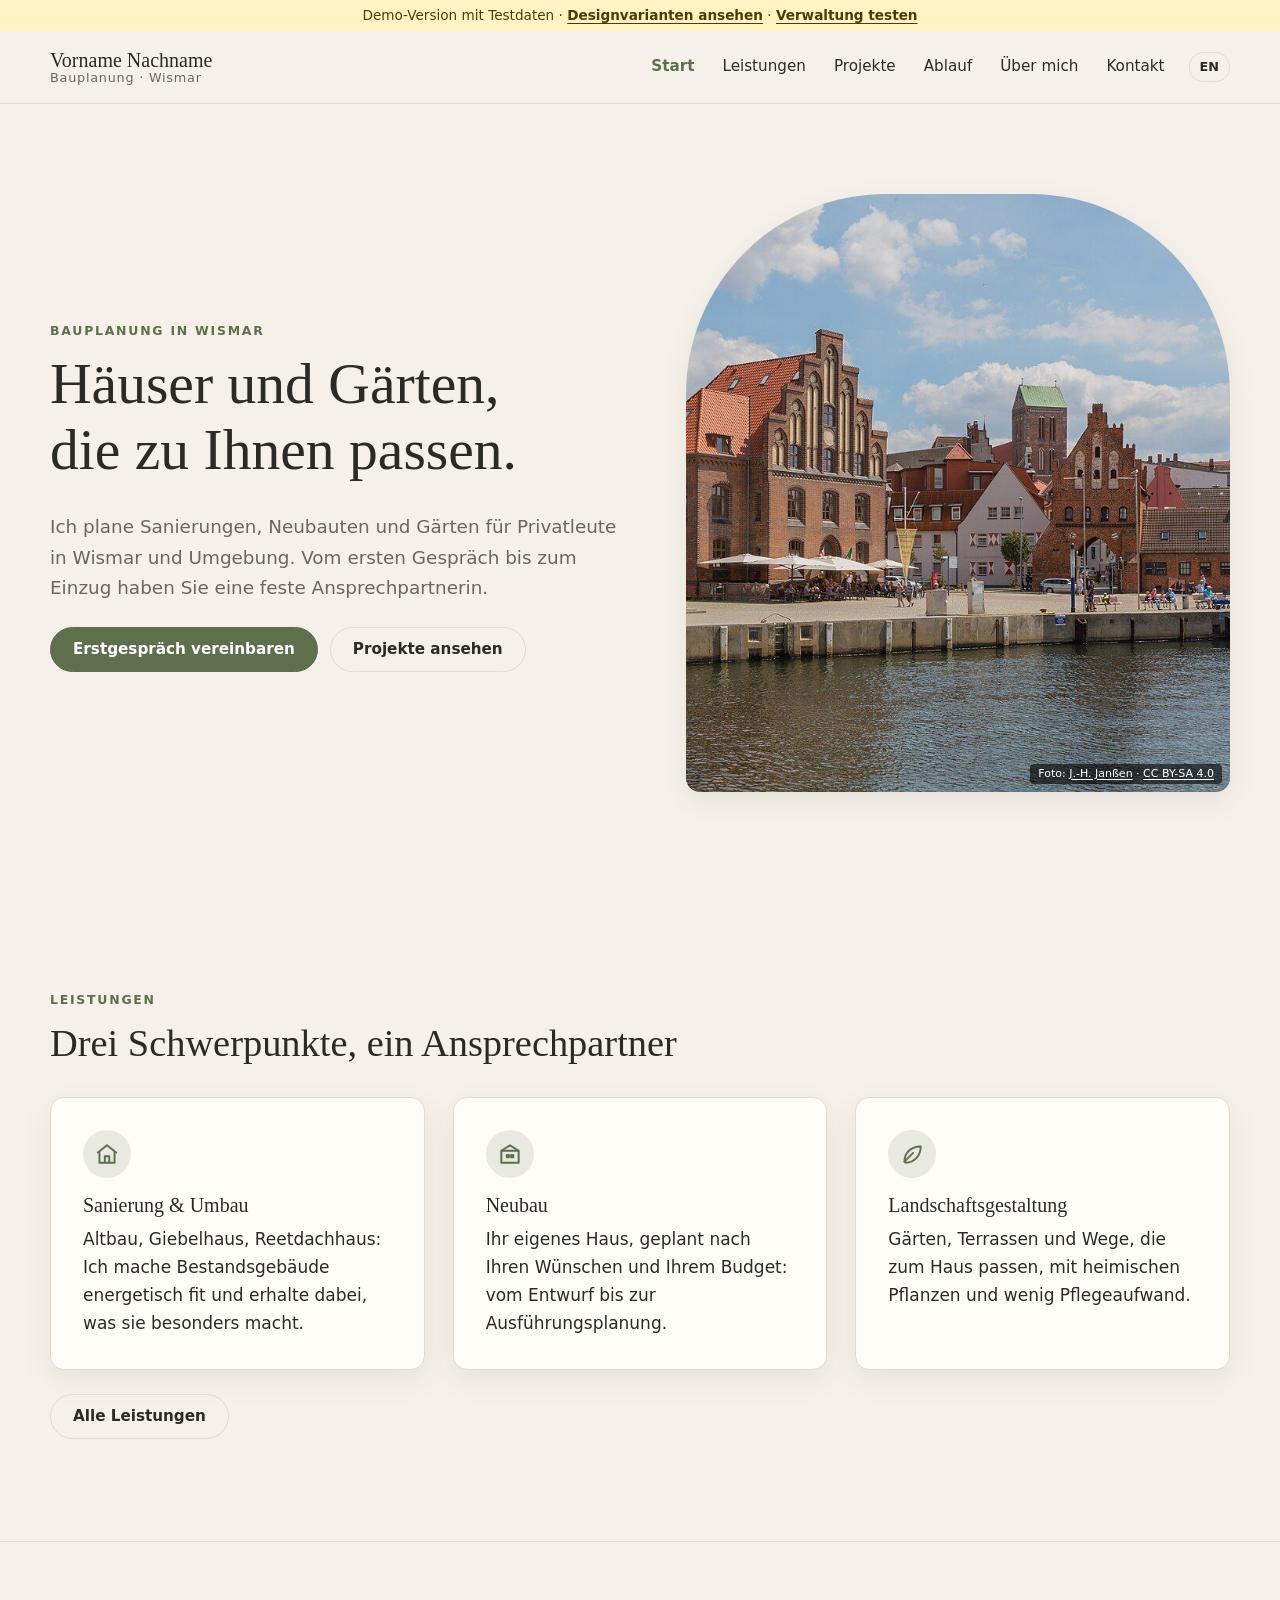
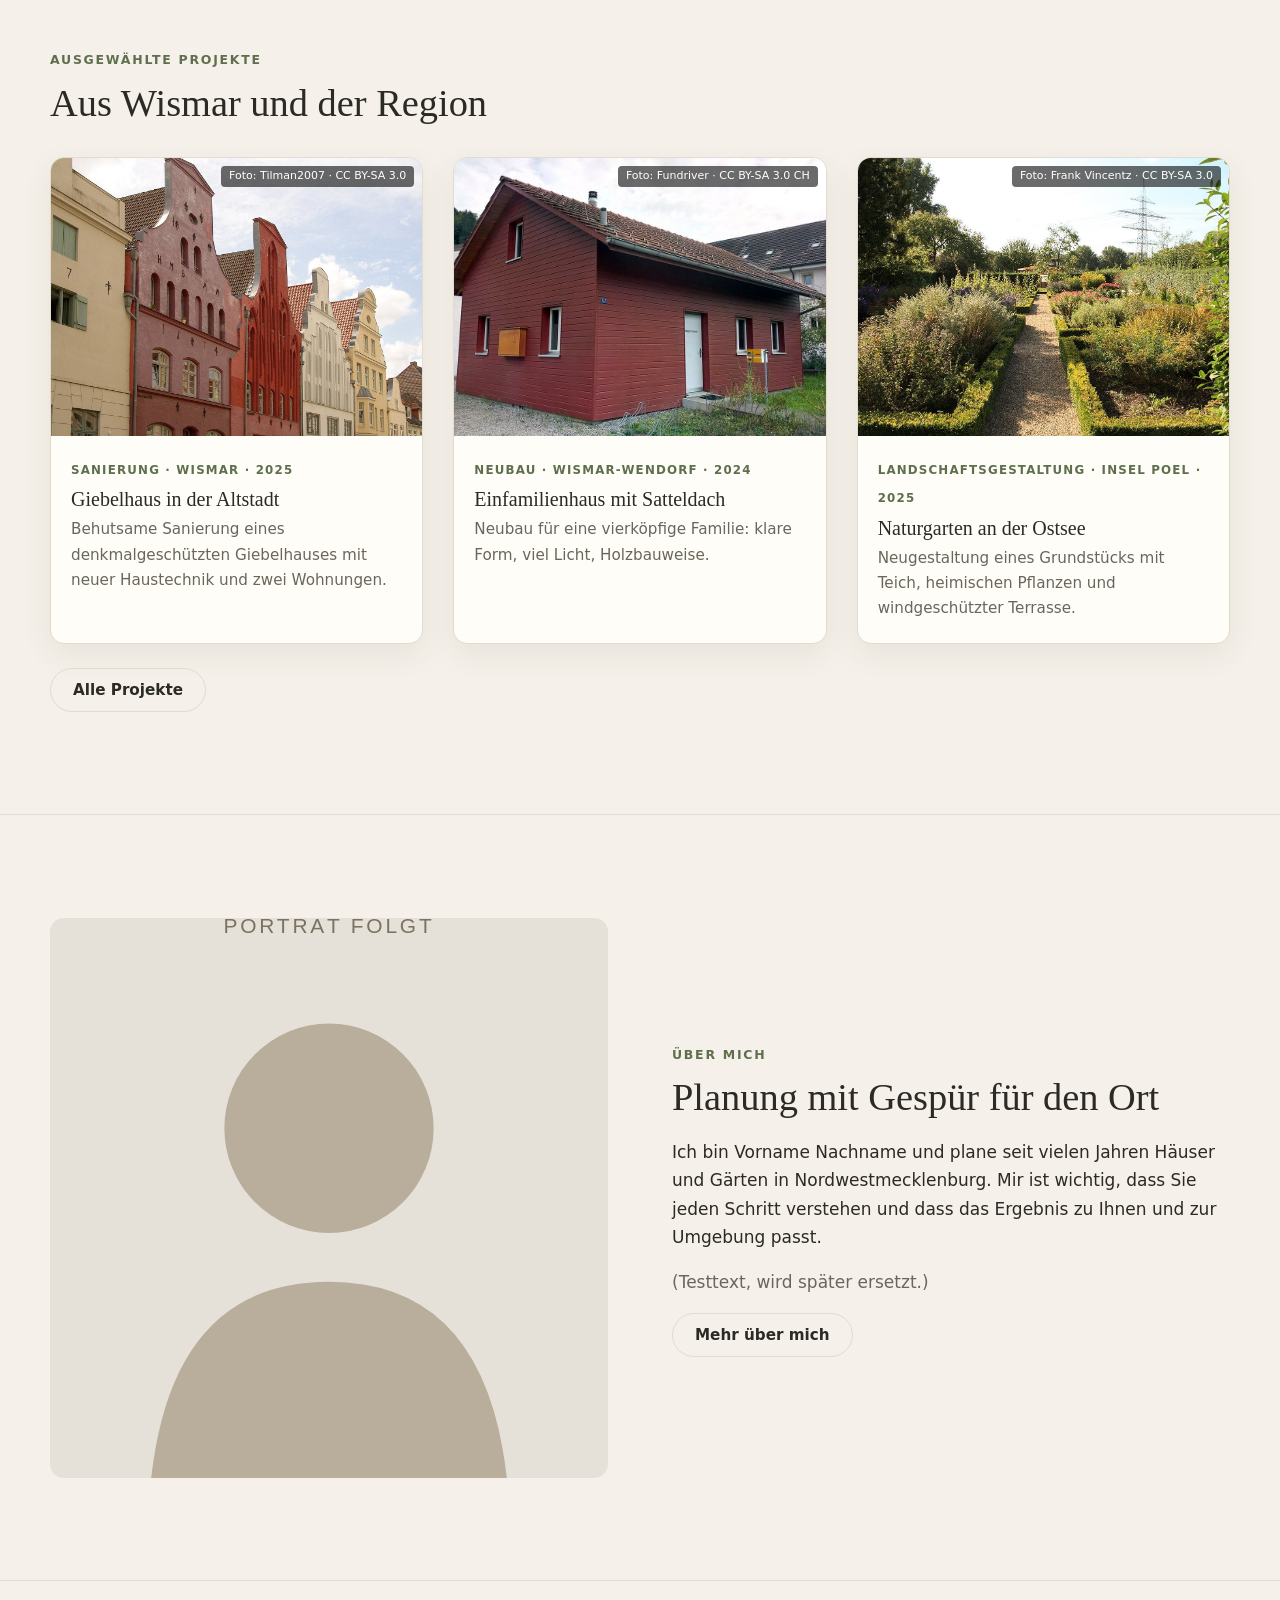
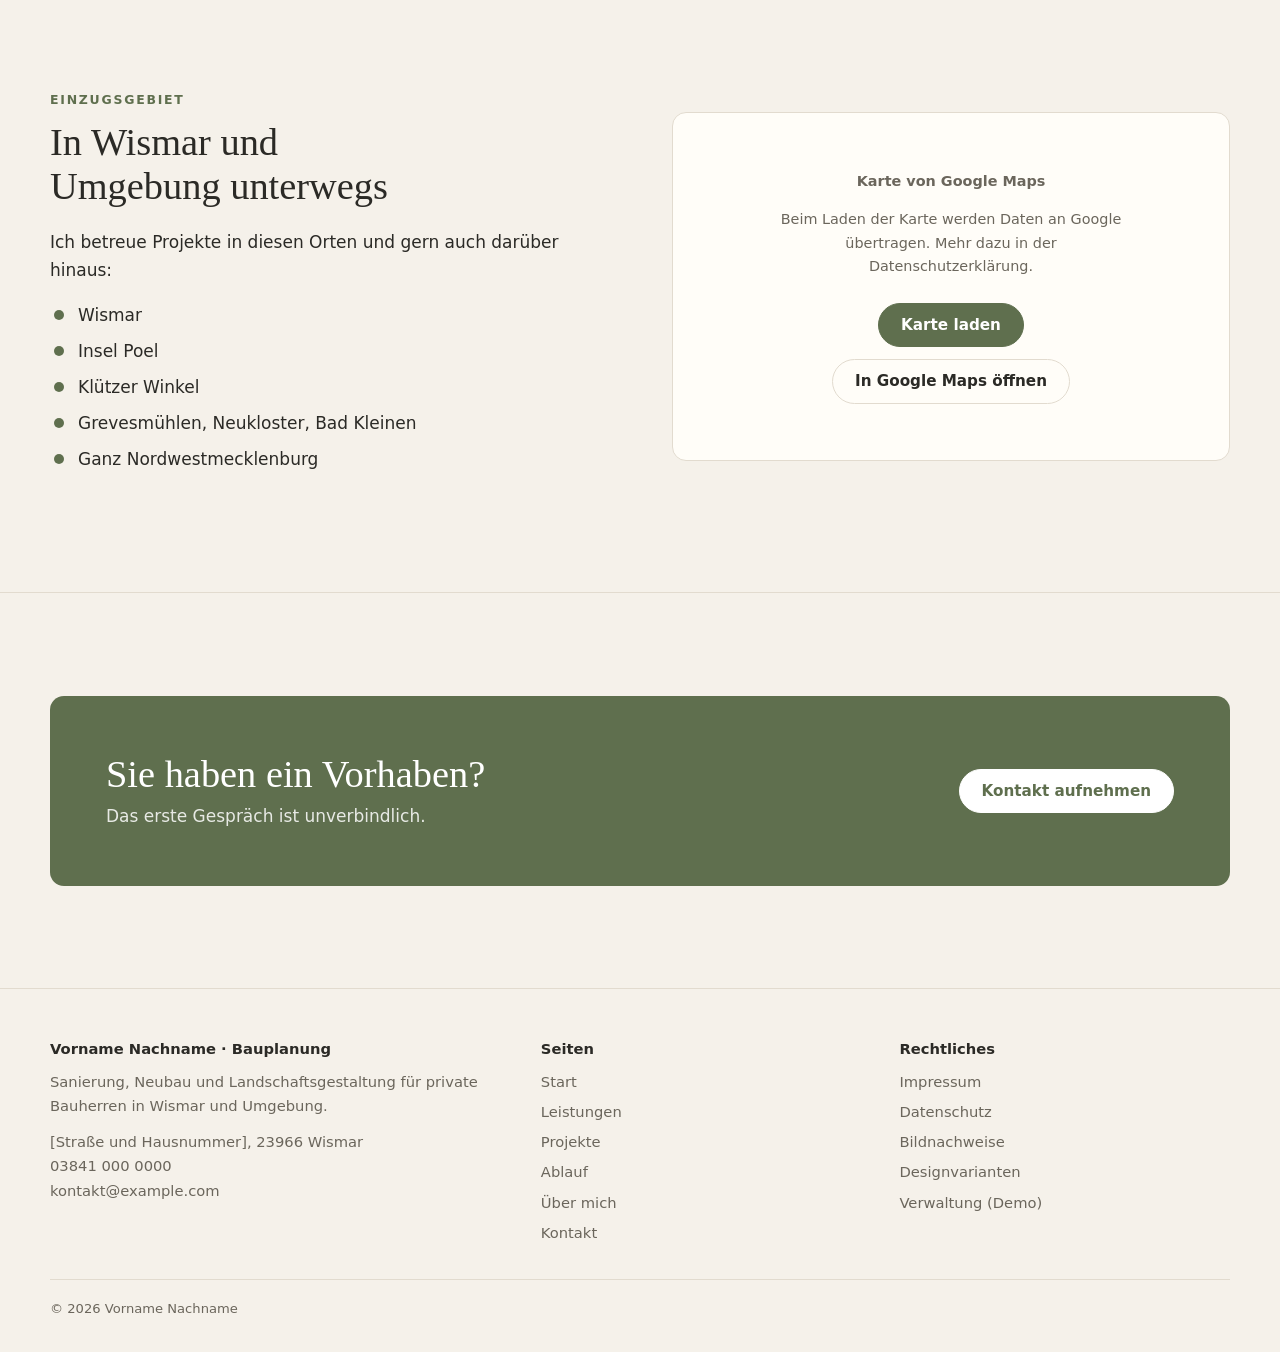
==== commit 7b275e35: "Sieben Designs nach Vorbildern aus der Kulturszene - Neu: Galerie (Kunsthalle), Beton & Signal (Neo-" ====
--- a/index.html
+++ b/index.html
@@ -3,13 +3,13 @@
 <head>
 <meta charset="utf-8">
 <meta name="viewport" content="width=device-width, initial-scale=1">
-<title>Bauplanung in Wismar · Sanierung, Neubau, Garten · Henrike Scholze</title>
-<meta name="title-en" content="Building design in Wismar · Renovation, new builds, gardens · Henrike Scholze">
-<meta name="description" content="Henrike Scholze plant Sanierungen, Neubauten und Gärten für private Bauherren in Wismar, auf Poel und in Nordwestmecklenburg. Persönlich, verständlich, aus einer Hand.">
+<title>Bauplanung in Wismar · Sanierung, Neubau, Garten · Vorname Nachname</title>
+<meta name="title-en" content="Building design in Wismar · Renovation, new builds, gardens · Vorname Nachname">
+<meta name="description" content="Vorname Nachname plant Sanierungen, Neubauten und Gärten für private Bauherren in Wismar, auf Poel und in Nordwestmecklenburg. Persönlich, verständlich, aus einer Hand.">
 <link rel="canonical" href="https://bunwichtig.github.io/architektur-onepager/">
 <meta property="og:type" content="website">
 <meta property="og:locale" content="de_DE">
-<meta property="og:title" content="Henrike Scholze · Bauplanung in Wismar">
+<meta property="og:title" content="Vorname Nachname · Bauplanung in Wismar">
 <meta property="og:description" content="Sanierung, Neubau und Landschaftsgestaltung für private Bauherren in Wismar und Umgebung.">
 <meta property="og:url" content="https://bunwichtig.github.io/architektur-onepager/">
 <meta property="og:image" content="https://bunwichtig.github.io/architektur-onepager/assets/img/fotos/wismar-hafen.jpg">
@@ -23,13 +23,13 @@
   "@context": "https://schema.org",
   "@type": "ProfessionalService",
   "@id": "https://bunwichtig.github.io/architektur-onepager/#business",
-  "name": "Henrike Scholze · Bauplanung",
+  "name": "Vorname Nachname · Bauplanung",
   "description": "Bauplanung für Sanierung, Neubau und Landschaftsgestaltung für private Bauherren in Wismar und Nordwestmecklenburg.",
   "url": "https://bunwichtig.github.io/architektur-onepager/",
   "image": "https://bunwichtig.github.io/architektur-onepager/assets/img/fotos/wismar-hafen.jpg",
   "telephone": "+4938410000000",
   "email": "kontakt@example.com",
-  "founder": { "@type": "Person", "name": "Henrike Scholze" },
+  "founder": { "@type": "Person", "name": "Vorname Nachname" },
   "address": {
     "@type": "PostalAddress",
     "postalCode": "23966",
@@ -116,11 +116,11 @@
 
   <section class="section">
     <div class="wrap split">
-      <img src="assets/img/portrait.svg" width="800" height="1000" alt="Platzhalter: Porträt von Henrike Scholze folgt">
+      <img src="assets/img/portrait.svg" width="800" height="1000" alt="Platzhalter: Porträt von Vorname Nachname folgt">
       <div>
         <span class="eyebrow"><span lang="de">Über mich</span><span lang="en">About me</span></span>
         <h2><span lang="de">Planung mit Gespür für den Ort</span><span lang="en">Design with a feel for the place</span></h2>
-        <p><span lang="de">Ich bin Henrike Scholze und plane seit vielen Jahren Häuser und Gärten in Nordwestmecklenburg. Mir ist wichtig, dass Sie jeden Schritt verstehen und dass das Ergebnis zu Ihnen und zur Umgebung passt.</span><span lang="en">I'm Henrike Scholze and have been designing homes and gardens in north-west Mecklenburg for many years. It matters to me that you understand every step and that the result suits you and its surroundings.</span></p>
+        <p><span lang="de">Ich bin Vorname Nachname und plane seit vielen Jahren Häuser und Gärten in Nordwestmecklenburg. Mir ist wichtig, dass Sie jeden Schritt verstehen und dass das Ergebnis zu Ihnen und zur Umgebung passt.</span><span lang="en">I'm Vorname Nachname and have been designing homes and gardens in north-west Mecklenburg for many years. It matters to me that you understand every step and that the result suits you and its surroundings.</span></p>
         <p class="muted"><span lang="de">(Testtext, wird später ersetzt.)</span><span lang="en">(Sample text, to be replaced.)</span></p>
         <a class="btn ghost" href="ueber-mich.html"><span lang="de">Mehr über mich</span><span lang="en">More about me</span></a>
       </div>
--- a/assets/site.css
+++ b/assets/site.css
@@ -1,5 +1,5 @@
 /* ==========================================================
-   Henrike Scholze · Bauplanung
+   Vorname Nachname · Bauplanung
    Aufbau:
    1. Grundlayout (Standardwerte = Design „natur“)
    2. Anordnungen: html[data-hero=…] und html[data-projects=…]
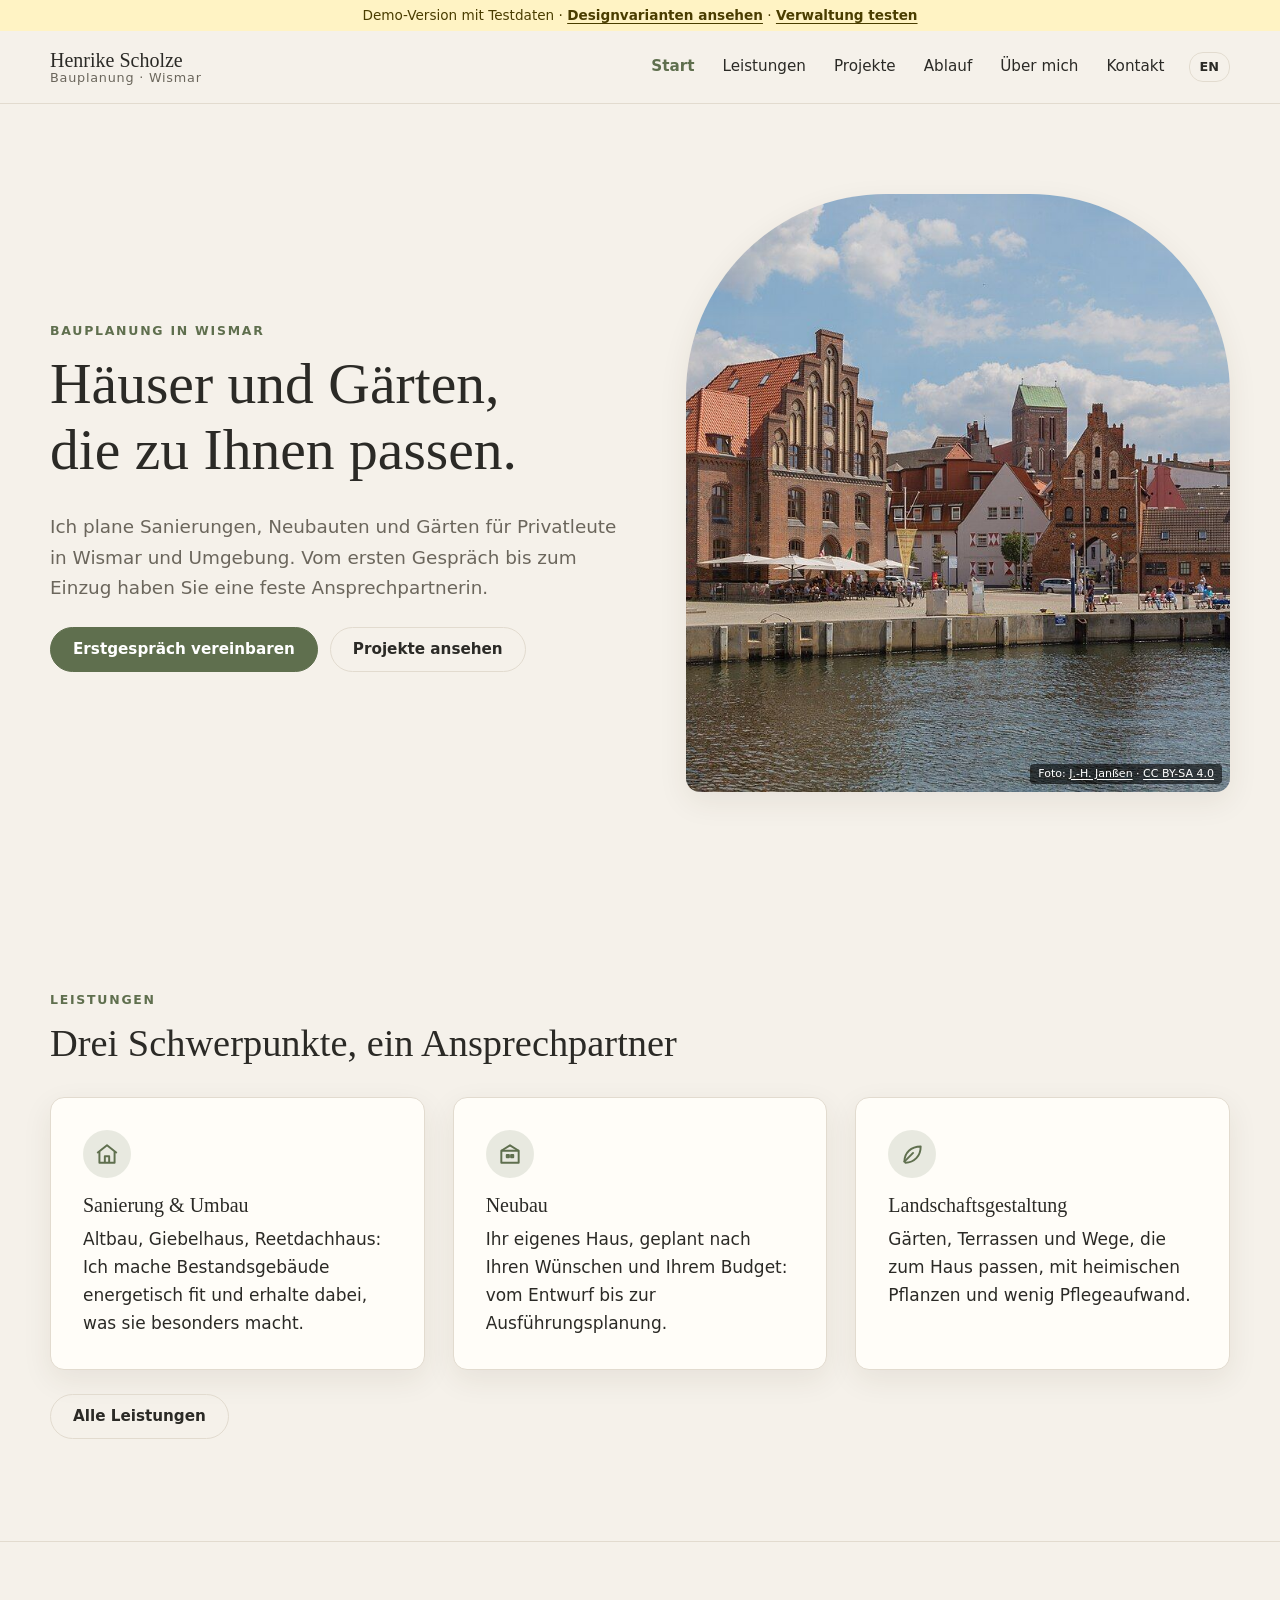
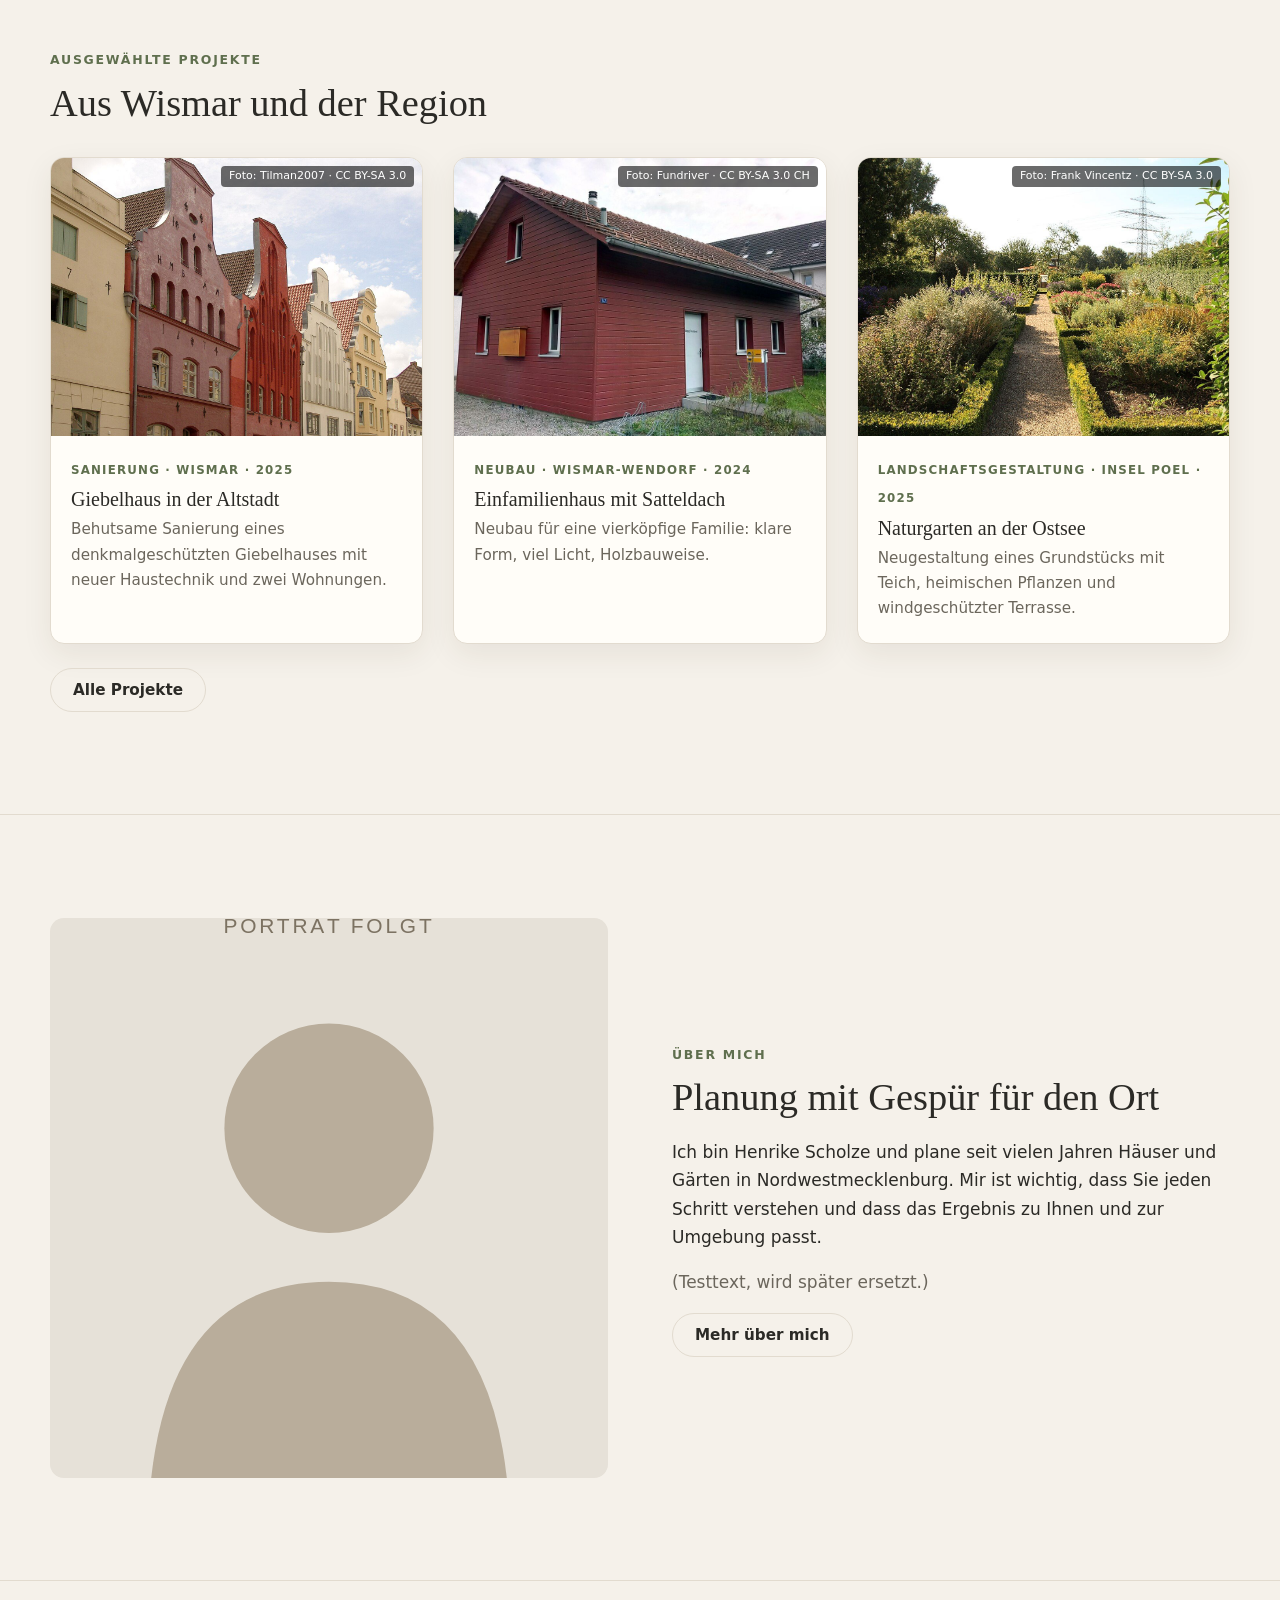
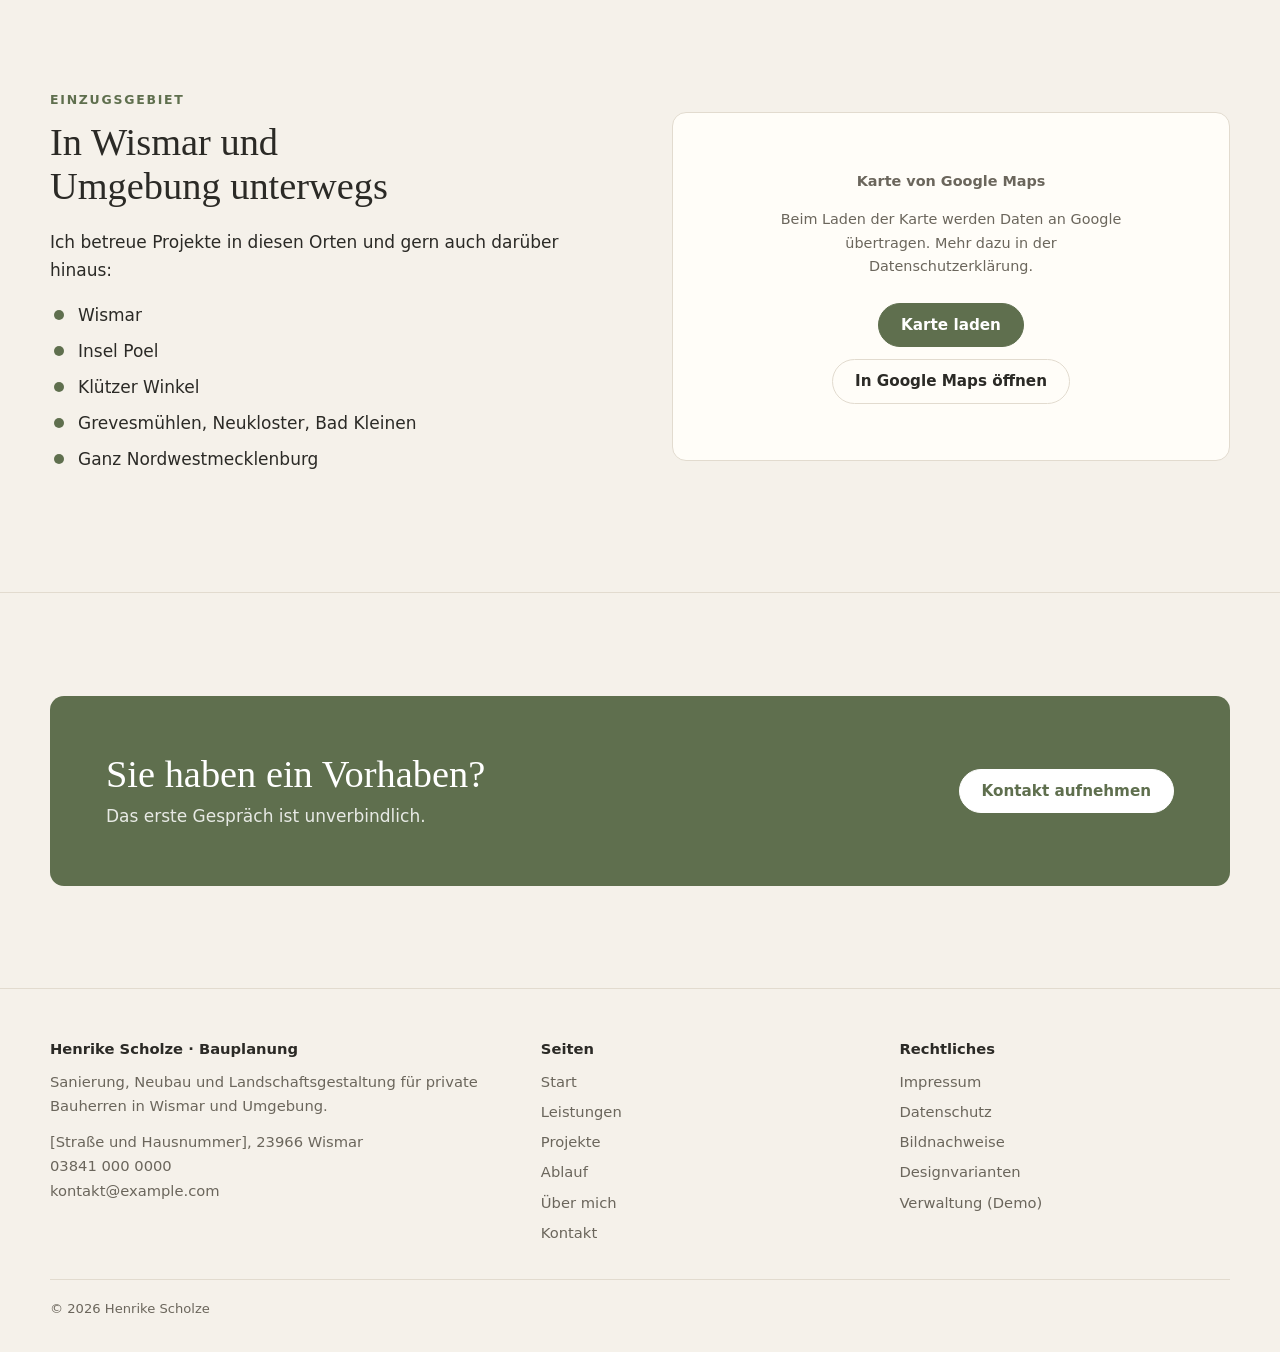
==== commit 680a9730: "Merge pull request #3 from bunwichtig/ccr-cdc29a41-tzkmo6 Sieben Designs nach Vorbildern aus der Kul" ====
--- a/index.html
+++ b/index.html
@@ -3,13 +3,13 @@
 <head>
 <meta charset="utf-8">
 <meta name="viewport" content="width=device-width, initial-scale=1">
-<title>Bauplanung in Wismar · Sanierung, Neubau, Garten · Vorname Nachname</title>
-<meta name="title-en" content="Building design in Wismar · Renovation, new builds, gardens · Vorname Nachname">
-<meta name="description" content="Vorname Nachname plant Sanierungen, Neubauten und Gärten für private Bauherren in Wismar, auf Poel und in Nordwestmecklenburg. Persönlich, verständlich, aus einer Hand.">
+<title>Bauplanung in Wismar · Sanierung, Neubau, Garten · Henrike Scholze</title>
+<meta name="title-en" content="Building design in Wismar · Renovation, new builds, gardens · Henrike Scholze">
+<meta name="description" content="Henrike Scholze plant Sanierungen, Neubauten und Gärten für private Bauherren in Wismar, auf Poel und in Nordwestmecklenburg. Persönlich, verständlich, aus einer Hand.">
 <link rel="canonical" href="https://bunwichtig.github.io/architektur-onepager/">
 <meta property="og:type" content="website">
 <meta property="og:locale" content="de_DE">
-<meta property="og:title" content="Vorname Nachname · Bauplanung in Wismar">
+<meta property="og:title" content="Henrike Scholze · Bauplanung in Wismar">
 <meta property="og:description" content="Sanierung, Neubau und Landschaftsgestaltung für private Bauherren in Wismar und Umgebung.">
 <meta property="og:url" content="https://bunwichtig.github.io/architektur-onepager/">
 <meta property="og:image" content="https://bunwichtig.github.io/architektur-onepager/assets/img/fotos/wismar-hafen.jpg">
@@ -23,13 +23,13 @@
   "@context": "https://schema.org",
   "@type": "ProfessionalService",
   "@id": "https://bunwichtig.github.io/architektur-onepager/#business",
-  "name": "Vorname Nachname · Bauplanung",
+  "name": "Henrike Scholze · Bauplanung",
   "description": "Bauplanung für Sanierung, Neubau und Landschaftsgestaltung für private Bauherren in Wismar und Nordwestmecklenburg.",
   "url": "https://bunwichtig.github.io/architektur-onepager/",
   "image": "https://bunwichtig.github.io/architektur-onepager/assets/img/fotos/wismar-hafen.jpg",
   "telephone": "+4938410000000",
   "email": "kontakt@example.com",
-  "founder": { "@type": "Person", "name": "Vorname Nachname" },
+  "founder": { "@type": "Person", "name": "Henrike Scholze" },
   "address": {
     "@type": "PostalAddress",
     "postalCode": "23966",
@@ -116,11 +116,11 @@
 
   <section class="section">
     <div class="wrap split">
-      <img src="assets/img/portrait.svg" width="800" height="1000" alt="Platzhalter: Porträt von Vorname Nachname folgt">
+      <img src="assets/img/portrait.svg" width="800" height="1000" alt="Platzhalter: Porträt von Henrike Scholze folgt">
       <div>
         <span class="eyebrow"><span lang="de">Über mich</span><span lang="en">About me</span></span>
         <h2><span lang="de">Planung mit Gespür für den Ort</span><span lang="en">Design with a feel for the place</span></h2>
-        <p><span lang="de">Ich bin Vorname Nachname und plane seit vielen Jahren Häuser und Gärten in Nordwestmecklenburg. Mir ist wichtig, dass Sie jeden Schritt verstehen und dass das Ergebnis zu Ihnen und zur Umgebung passt.</span><span lang="en">I'm Vorname Nachname and have been designing homes and gardens in north-west Mecklenburg for many years. It matters to me that you understand every step and that the result suits you and its surroundings.</span></p>
+        <p><span lang="de">Ich bin Henrike Scholze und plane seit vielen Jahren Häuser und Gärten in Nordwestmecklenburg. Mir ist wichtig, dass Sie jeden Schritt verstehen und dass das Ergebnis zu Ihnen und zur Umgebung passt.</span><span lang="en">I'm Henrike Scholze and have been designing homes and gardens in north-west Mecklenburg for many years. It matters to me that you understand every step and that the result suits you and its surroundings.</span></p>
         <p class="muted"><span lang="de">(Testtext, wird später ersetzt.)</span><span lang="en">(Sample text, to be replaced.)</span></p>
         <a class="btn ghost" href="ueber-mich.html"><span lang="de">Mehr über mich</span><span lang="en">More about me</span></a>
       </div>
--- a/assets/site.css
+++ b/assets/site.css
@@ -1,5 +1,5 @@
 /* ==========================================================
-   Vorname Nachname · Bauplanung
+   Henrike Scholze · Bauplanung
    Aufbau:
    1. Grundlayout (Standardwerte = Design „natur“)
    2. Anordnungen: html[data-hero=…] und html[data-projects=…]
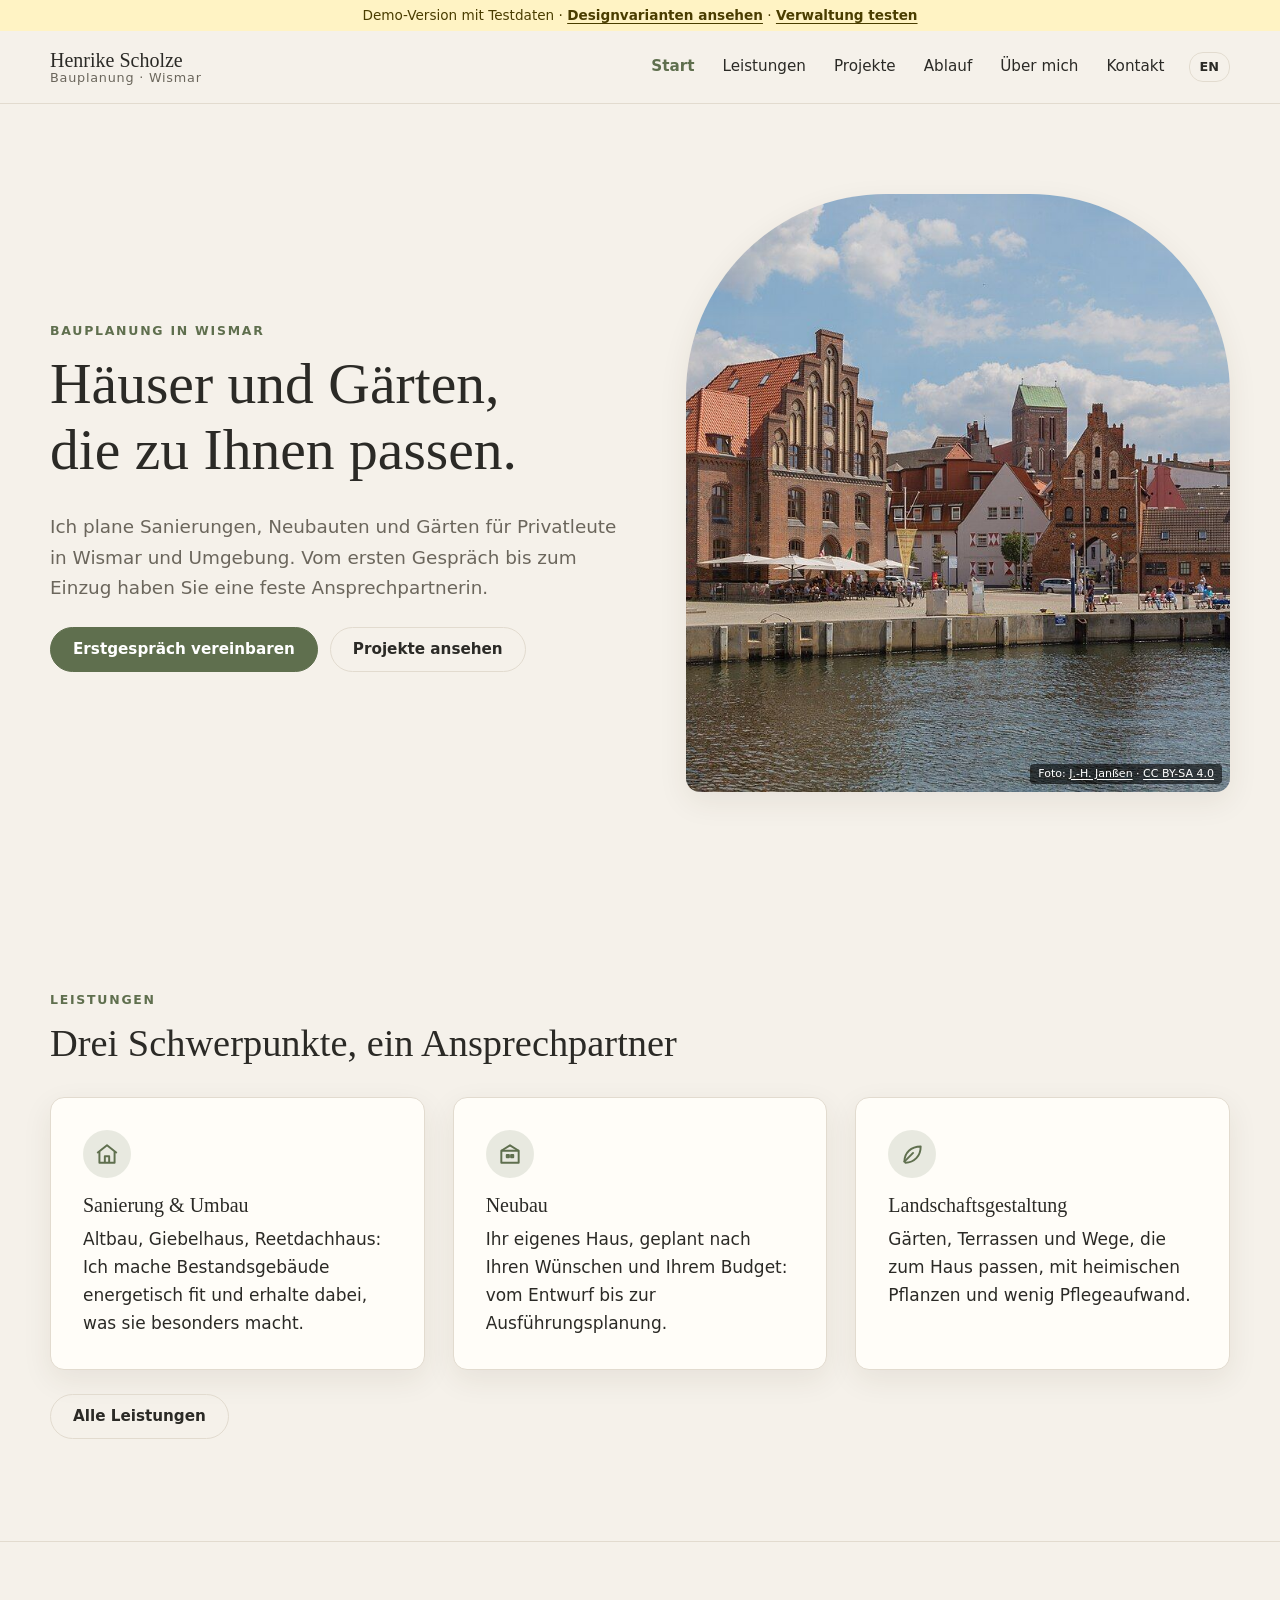
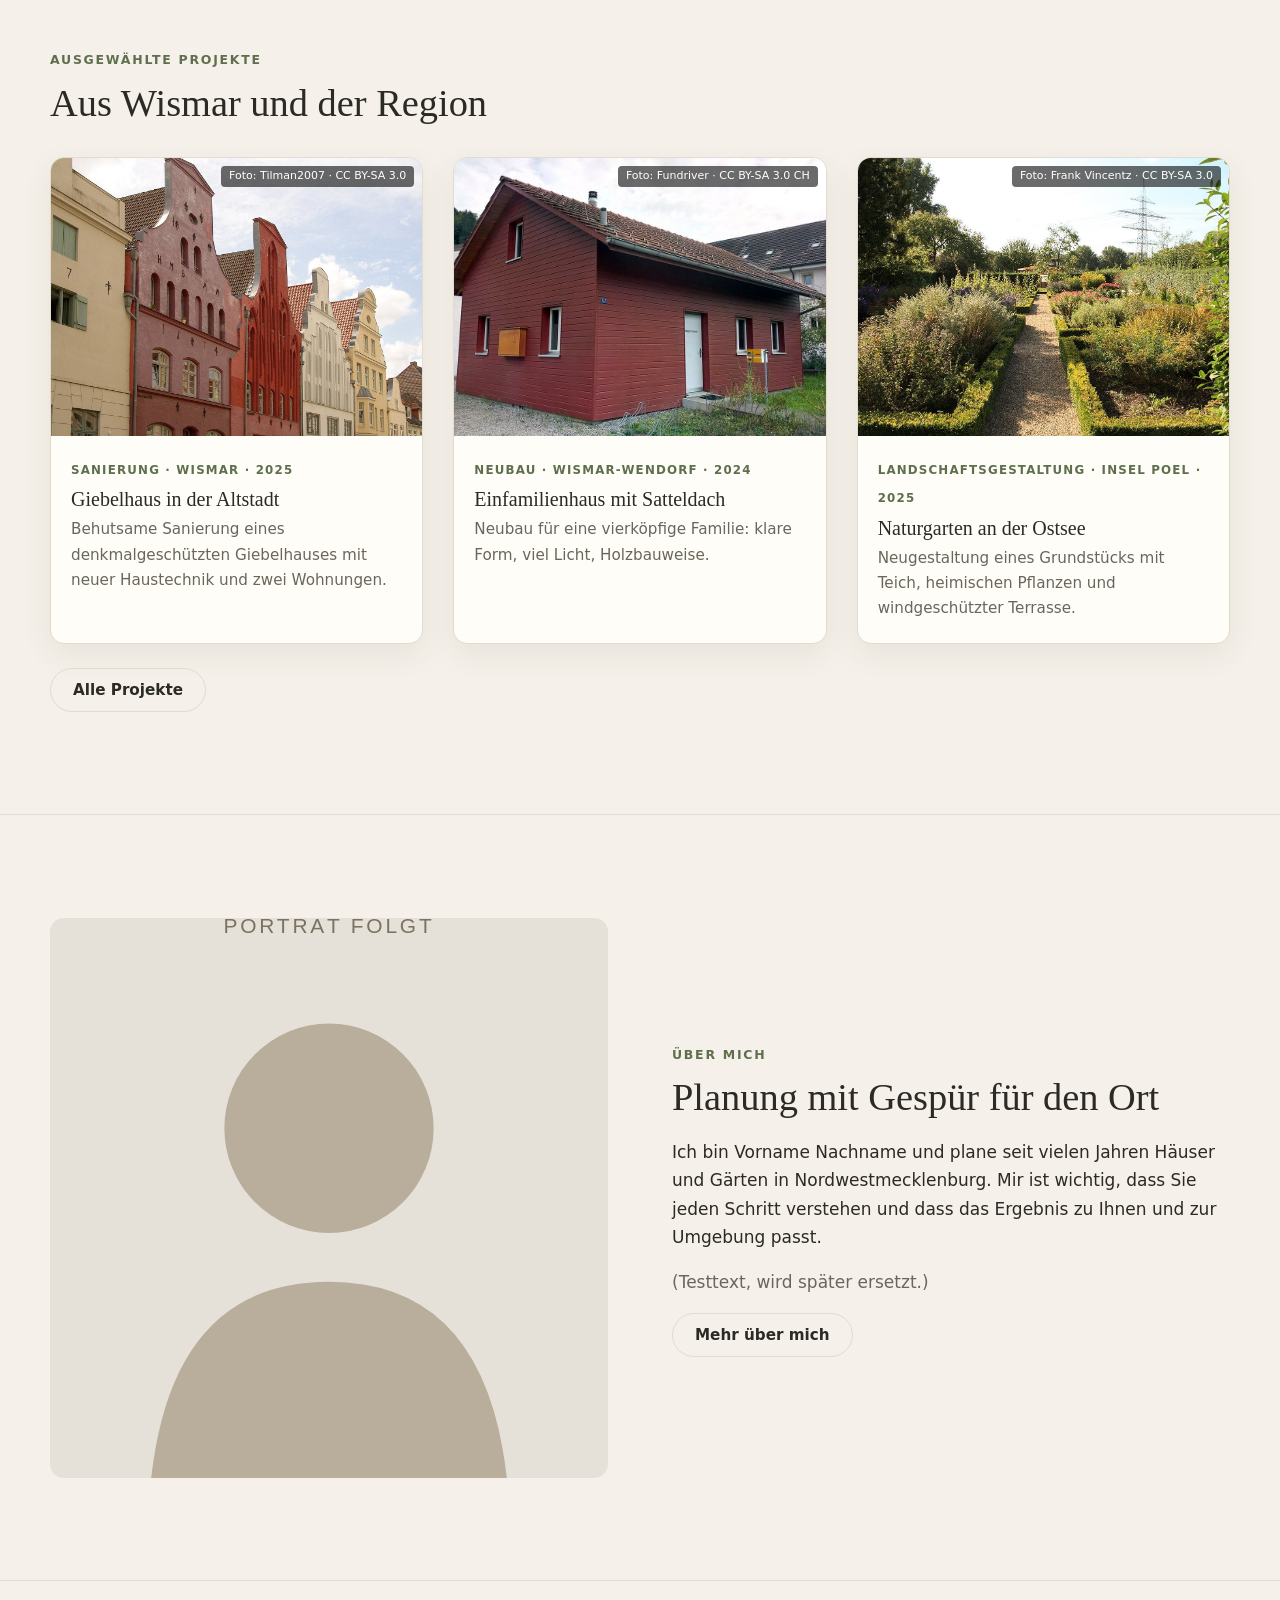
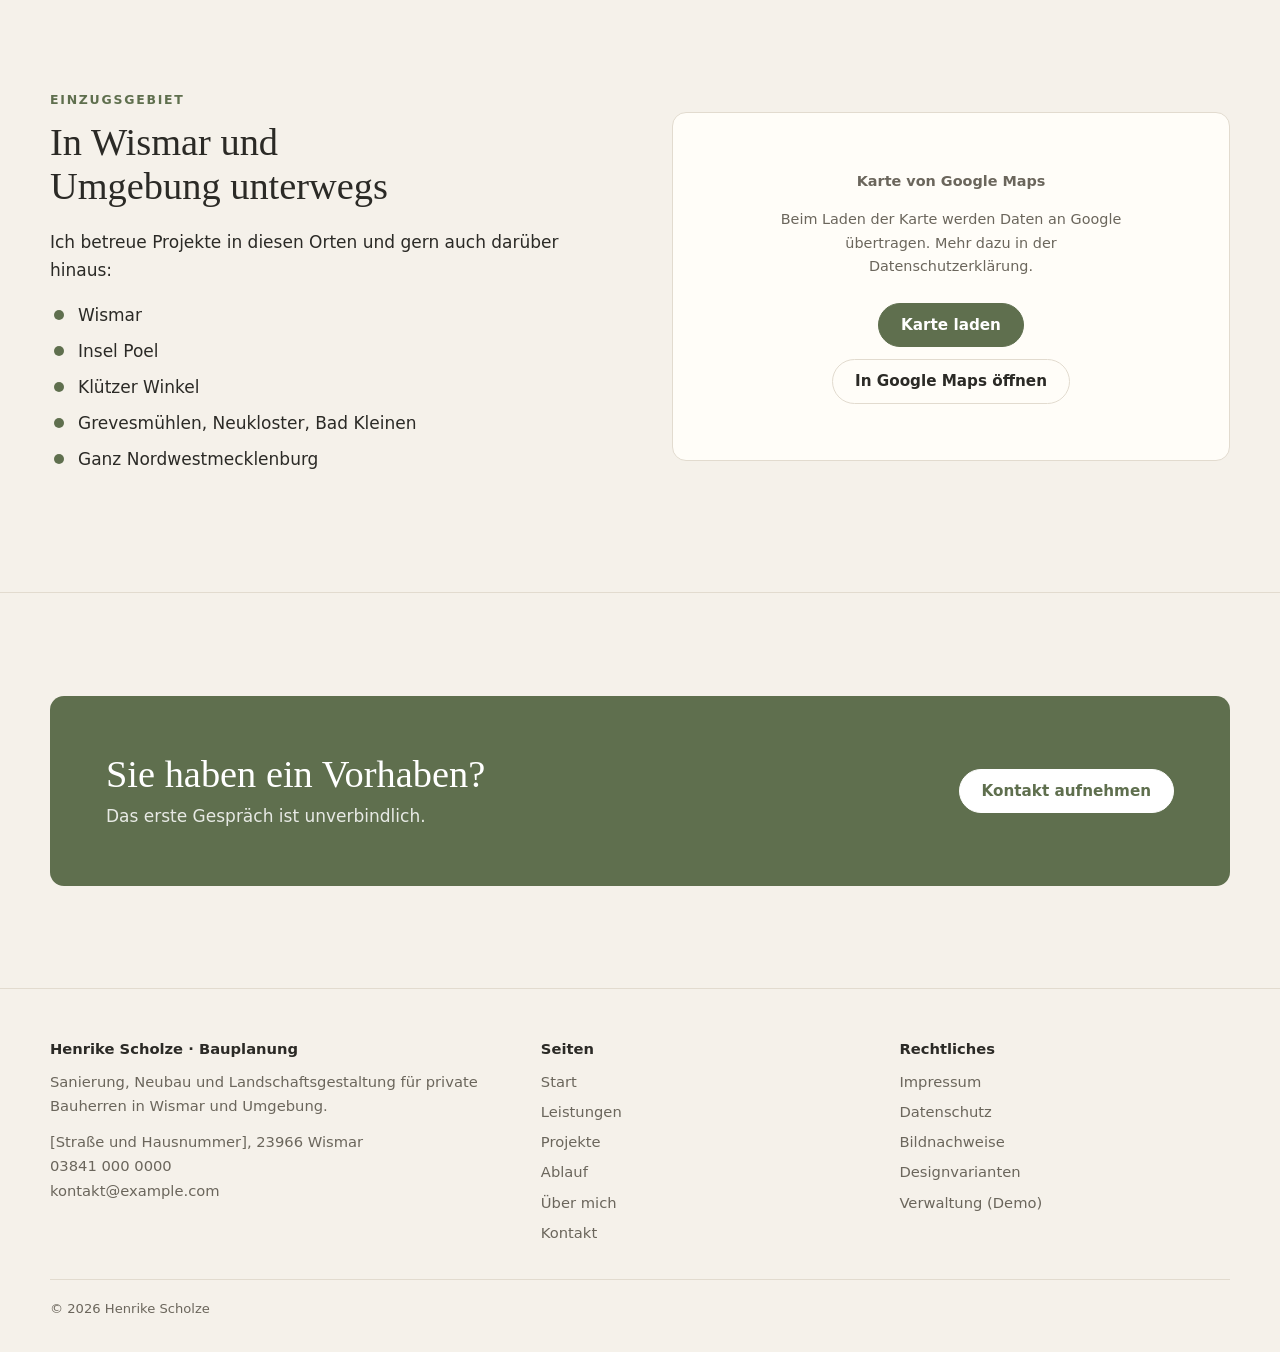
==== commit 6f478025: "Demo für Suchmaschinen sperren, Datenschutzerklärung ergänzen - noindex auf allen Seiten während der" ====
--- a/index.html
+++ b/index.html
@@ -3,13 +3,15 @@
 <head>
 <meta charset="utf-8">
 <meta name="viewport" content="width=device-width, initial-scale=1">
-<title>Bauplanung in Wismar · Sanierung, Neubau, Garten · Henrike Scholze</title>
-<meta name="title-en" content="Building design in Wismar · Renovation, new builds, gardens · Henrike Scholze">
-<meta name="description" content="Henrike Scholze plant Sanierungen, Neubauten und Gärten für private Bauherren in Wismar, auf Poel und in Nordwestmecklenburg. Persönlich, verständlich, aus einer Hand.">
+<title>Bauplanung in Wismar · Sanierung, Neubau, Garten · Vorname Nachname</title>
+<meta name="title-en" content="Building design in Wismar · Renovation, new builds, gardens · Vorname Nachname">
+<!-- DEMO: Vor dem Livegang entfernen, damit Google die Seite aufnimmt. -->
+<meta name="robots" content="noindex, nofollow">
+<meta name="description" content="Vorname Nachname plant Sanierungen, Neubauten und Gärten für private Bauherren in Wismar, auf Poel und in Nordwestmecklenburg. Persönlich, verständlich, aus einer Hand.">
 <link rel="canonical" href="https://bunwichtig.github.io/architektur-onepager/">
 <meta property="og:type" content="website">
 <meta property="og:locale" content="de_DE">
-<meta property="og:title" content="Henrike Scholze · Bauplanung in Wismar">
+<meta property="og:title" content="Vorname Nachname · Bauplanung in Wismar">
 <meta property="og:description" content="Sanierung, Neubau und Landschaftsgestaltung für private Bauherren in Wismar und Umgebung.">
 <meta property="og:url" content="https://bunwichtig.github.io/architektur-onepager/">
 <meta property="og:image" content="https://bunwichtig.github.io/architektur-onepager/assets/img/fotos/wismar-hafen.jpg">
@@ -23,13 +25,13 @@
   "@context": "https://schema.org",
   "@type": "ProfessionalService",
   "@id": "https://bunwichtig.github.io/architektur-onepager/#business",
-  "name": "Henrike Scholze · Bauplanung",
+  "name": "Vorname Nachname · Bauplanung",
   "description": "Bauplanung für Sanierung, Neubau und Landschaftsgestaltung für private Bauherren in Wismar und Nordwestmecklenburg.",
   "url": "https://bunwichtig.github.io/architektur-onepager/",
   "image": "https://bunwichtig.github.io/architektur-onepager/assets/img/fotos/wismar-hafen.jpg",
   "telephone": "+4938410000000",
   "email": "kontakt@example.com",
-  "founder": { "@type": "Person", "name": "Henrike Scholze" },
+  "founder": { "@type": "Person", "name": "Vorname Nachname" },
   "address": {
     "@type": "PostalAddress",
     "postalCode": "23966",
@@ -116,11 +118,11 @@
 
   <section class="section">
     <div class="wrap split">
-      <img src="assets/img/portrait.svg" width="800" height="1000" alt="Platzhalter: Porträt von Henrike Scholze folgt">
+      <img src="assets/img/portrait.svg" width="800" height="1000" alt="Platzhalter: Porträt von Vorname Nachname folgt">
       <div>
         <span class="eyebrow"><span lang="de">Über mich</span><span lang="en">About me</span></span>
         <h2><span lang="de">Planung mit Gespür für den Ort</span><span lang="en">Design with a feel for the place</span></h2>
-        <p><span lang="de">Ich bin Henrike Scholze und plane seit vielen Jahren Häuser und Gärten in Nordwestmecklenburg. Mir ist wichtig, dass Sie jeden Schritt verstehen und dass das Ergebnis zu Ihnen und zur Umgebung passt.</span><span lang="en">I'm Henrike Scholze and have been designing homes and gardens in north-west Mecklenburg for many years. It matters to me that you understand every step and that the result suits you and its surroundings.</span></p>
+        <p><span lang="de">Ich bin Vorname Nachname und plane seit vielen Jahren Häuser und Gärten in Nordwestmecklenburg. Mir ist wichtig, dass Sie jeden Schritt verstehen und dass das Ergebnis zu Ihnen und zur Umgebung passt.</span><span lang="en">I'm Vorname Nachname and have been designing homes and gardens in north-west Mecklenburg for many years. It matters to me that you understand every step and that the result suits you and its surroundings.</span></p>
         <p class="muted"><span lang="de">(Testtext, wird später ersetzt.)</span><span lang="en">(Sample text, to be replaced.)</span></p>
         <a class="btn ghost" href="ueber-mich.html"><span lang="de">Mehr über mich</span><span lang="en">More about me</span></a>
       </div>
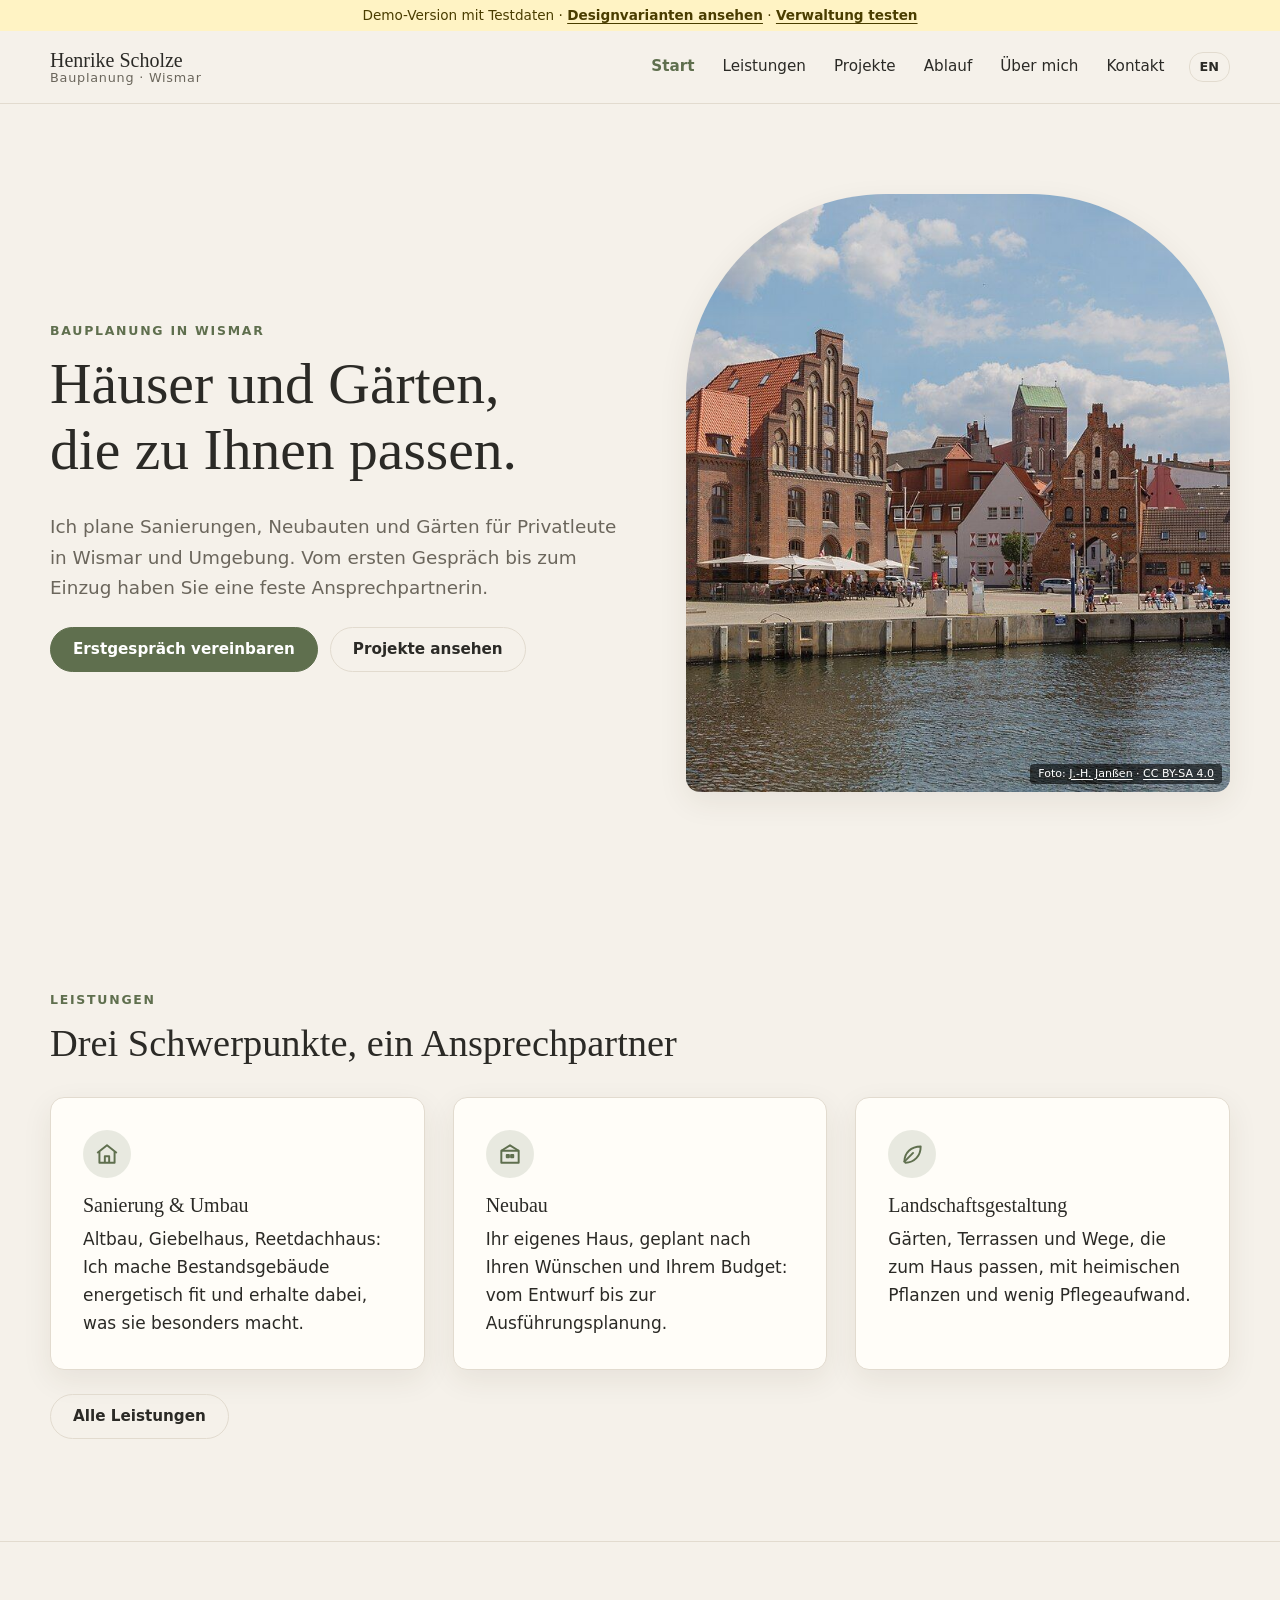
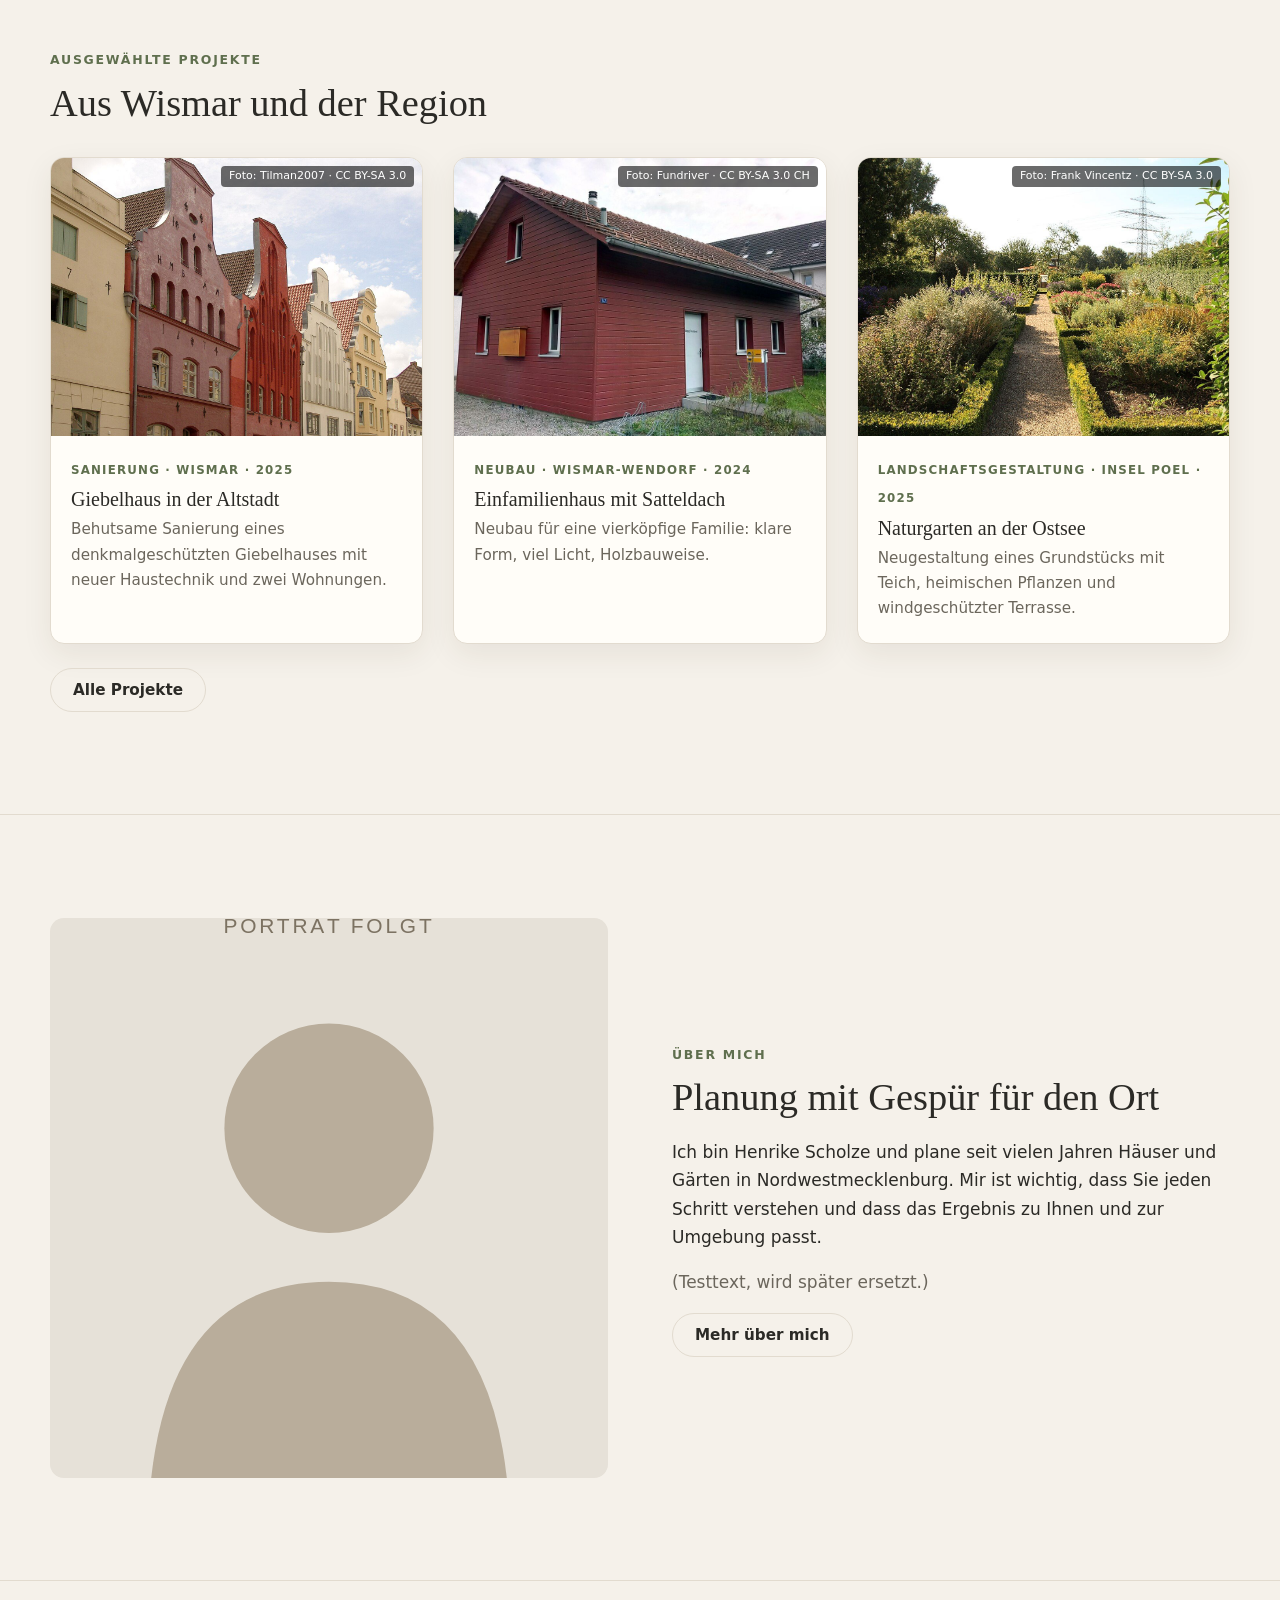
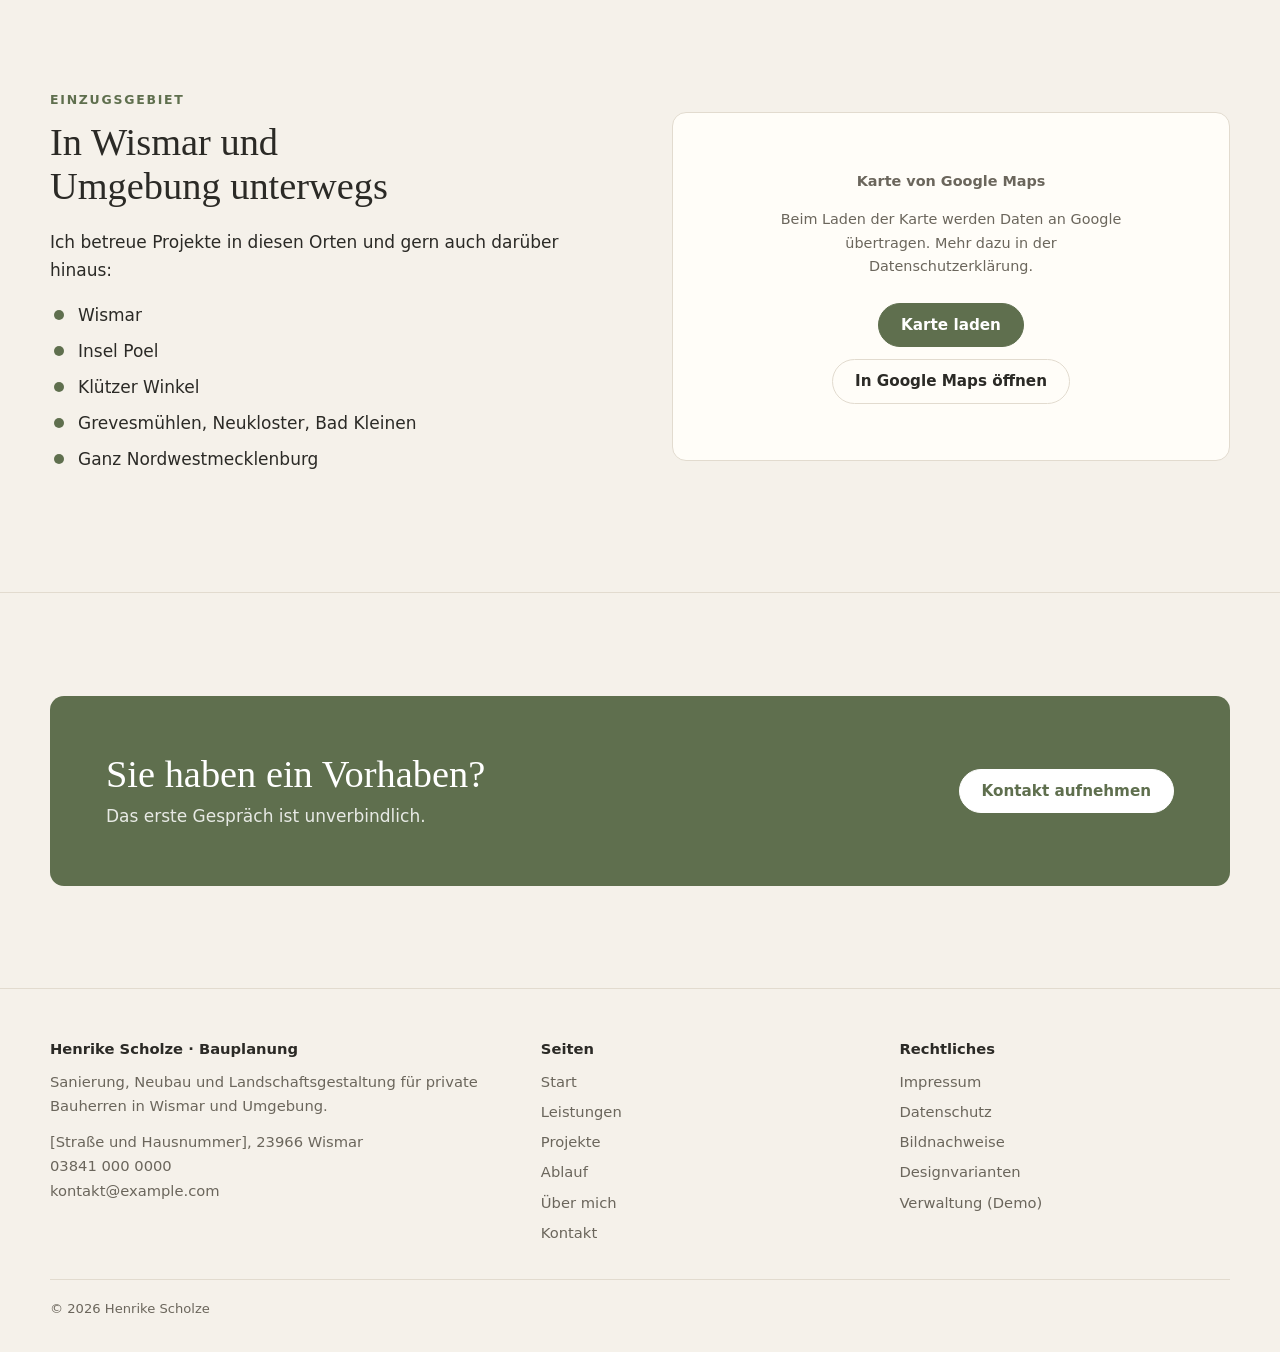
==== commit e3618d41: "Merge pull request #4 from bunwichtig/ccr-cdc29a41-tzkmo6 Demo für Suchmaschinen sperren, Datenschut" ====
--- a/index.html
+++ b/index.html
@@ -3,15 +3,15 @@
 <head>
 <meta charset="utf-8">
 <meta name="viewport" content="width=device-width, initial-scale=1">
-<title>Bauplanung in Wismar · Sanierung, Neubau, Garten · Vorname Nachname</title>
-<meta name="title-en" content="Building design in Wismar · Renovation, new builds, gardens · Vorname Nachname">
+<title>Bauplanung in Wismar · Sanierung, Neubau, Garten · Henrike Scholze</title>
+<meta name="title-en" content="Building design in Wismar · Renovation, new builds, gardens · Henrike Scholze">
 <!-- DEMO: Vor dem Livegang entfernen, damit Google die Seite aufnimmt. -->
 <meta name="robots" content="noindex, nofollow">
-<meta name="description" content="Vorname Nachname plant Sanierungen, Neubauten und Gärten für private Bauherren in Wismar, auf Poel und in Nordwestmecklenburg. Persönlich, verständlich, aus einer Hand.">
+<meta name="description" content="Henrike Scholze plant Sanierungen, Neubauten und Gärten für private Bauherren in Wismar, auf Poel und in Nordwestmecklenburg. Persönlich, verständlich, aus einer Hand.">
 <link rel="canonical" href="https://bunwichtig.github.io/architektur-onepager/">
 <meta property="og:type" content="website">
 <meta property="og:locale" content="de_DE">
-<meta property="og:title" content="Vorname Nachname · Bauplanung in Wismar">
+<meta property="og:title" content="Henrike Scholze · Bauplanung in Wismar">
 <meta property="og:description" content="Sanierung, Neubau und Landschaftsgestaltung für private Bauherren in Wismar und Umgebung.">
 <meta property="og:url" content="https://bunwichtig.github.io/architektur-onepager/">
 <meta property="og:image" content="https://bunwichtig.github.io/architektur-onepager/assets/img/fotos/wismar-hafen.jpg">
@@ -25,13 +25,13 @@
   "@context": "https://schema.org",
   "@type": "ProfessionalService",
   "@id": "https://bunwichtig.github.io/architektur-onepager/#business",
-  "name": "Vorname Nachname · Bauplanung",
+  "name": "Henrike Scholze · Bauplanung",
   "description": "Bauplanung für Sanierung, Neubau und Landschaftsgestaltung für private Bauherren in Wismar und Nordwestmecklenburg.",
   "url": "https://bunwichtig.github.io/architektur-onepager/",
   "image": "https://bunwichtig.github.io/architektur-onepager/assets/img/fotos/wismar-hafen.jpg",
   "telephone": "+4938410000000",
   "email": "kontakt@example.com",
-  "founder": { "@type": "Person", "name": "Vorname Nachname" },
+  "founder": { "@type": "Person", "name": "Henrike Scholze" },
   "address": {
     "@type": "PostalAddress",
     "postalCode": "23966",
@@ -118,11 +118,11 @@
 
   <section class="section">
     <div class="wrap split">
-      <img src="assets/img/portrait.svg" width="800" height="1000" alt="Platzhalter: Porträt von Vorname Nachname folgt">
+      <img src="assets/img/portrait.svg" width="800" height="1000" alt="Platzhalter: Porträt von Henrike Scholze folgt">
       <div>
         <span class="eyebrow"><span lang="de">Über mich</span><span lang="en">About me</span></span>
         <h2><span lang="de">Planung mit Gespür für den Ort</span><span lang="en">Design with a feel for the place</span></h2>
-        <p><span lang="de">Ich bin Vorname Nachname und plane seit vielen Jahren Häuser und Gärten in Nordwestmecklenburg. Mir ist wichtig, dass Sie jeden Schritt verstehen und dass das Ergebnis zu Ihnen und zur Umgebung passt.</span><span lang="en">I'm Vorname Nachname and have been designing homes and gardens in north-west Mecklenburg for many years. It matters to me that you understand every step and that the result suits you and its surroundings.</span></p>
+        <p><span lang="de">Ich bin Henrike Scholze und plane seit vielen Jahren Häuser und Gärten in Nordwestmecklenburg. Mir ist wichtig, dass Sie jeden Schritt verstehen und dass das Ergebnis zu Ihnen und zur Umgebung passt.</span><span lang="en">I'm Henrike Scholze and have been designing homes and gardens in north-west Mecklenburg for many years. It matters to me that you understand every step and that the result suits you and its surroundings.</span></p>
         <p class="muted"><span lang="de">(Testtext, wird später ersetzt.)</span><span lang="en">(Sample text, to be replaced.)</span></p>
         <a class="btn ghost" href="ueber-mich.html"><span lang="de">Mehr über mich</span><span lang="en">More about me</span></a>
       </div>
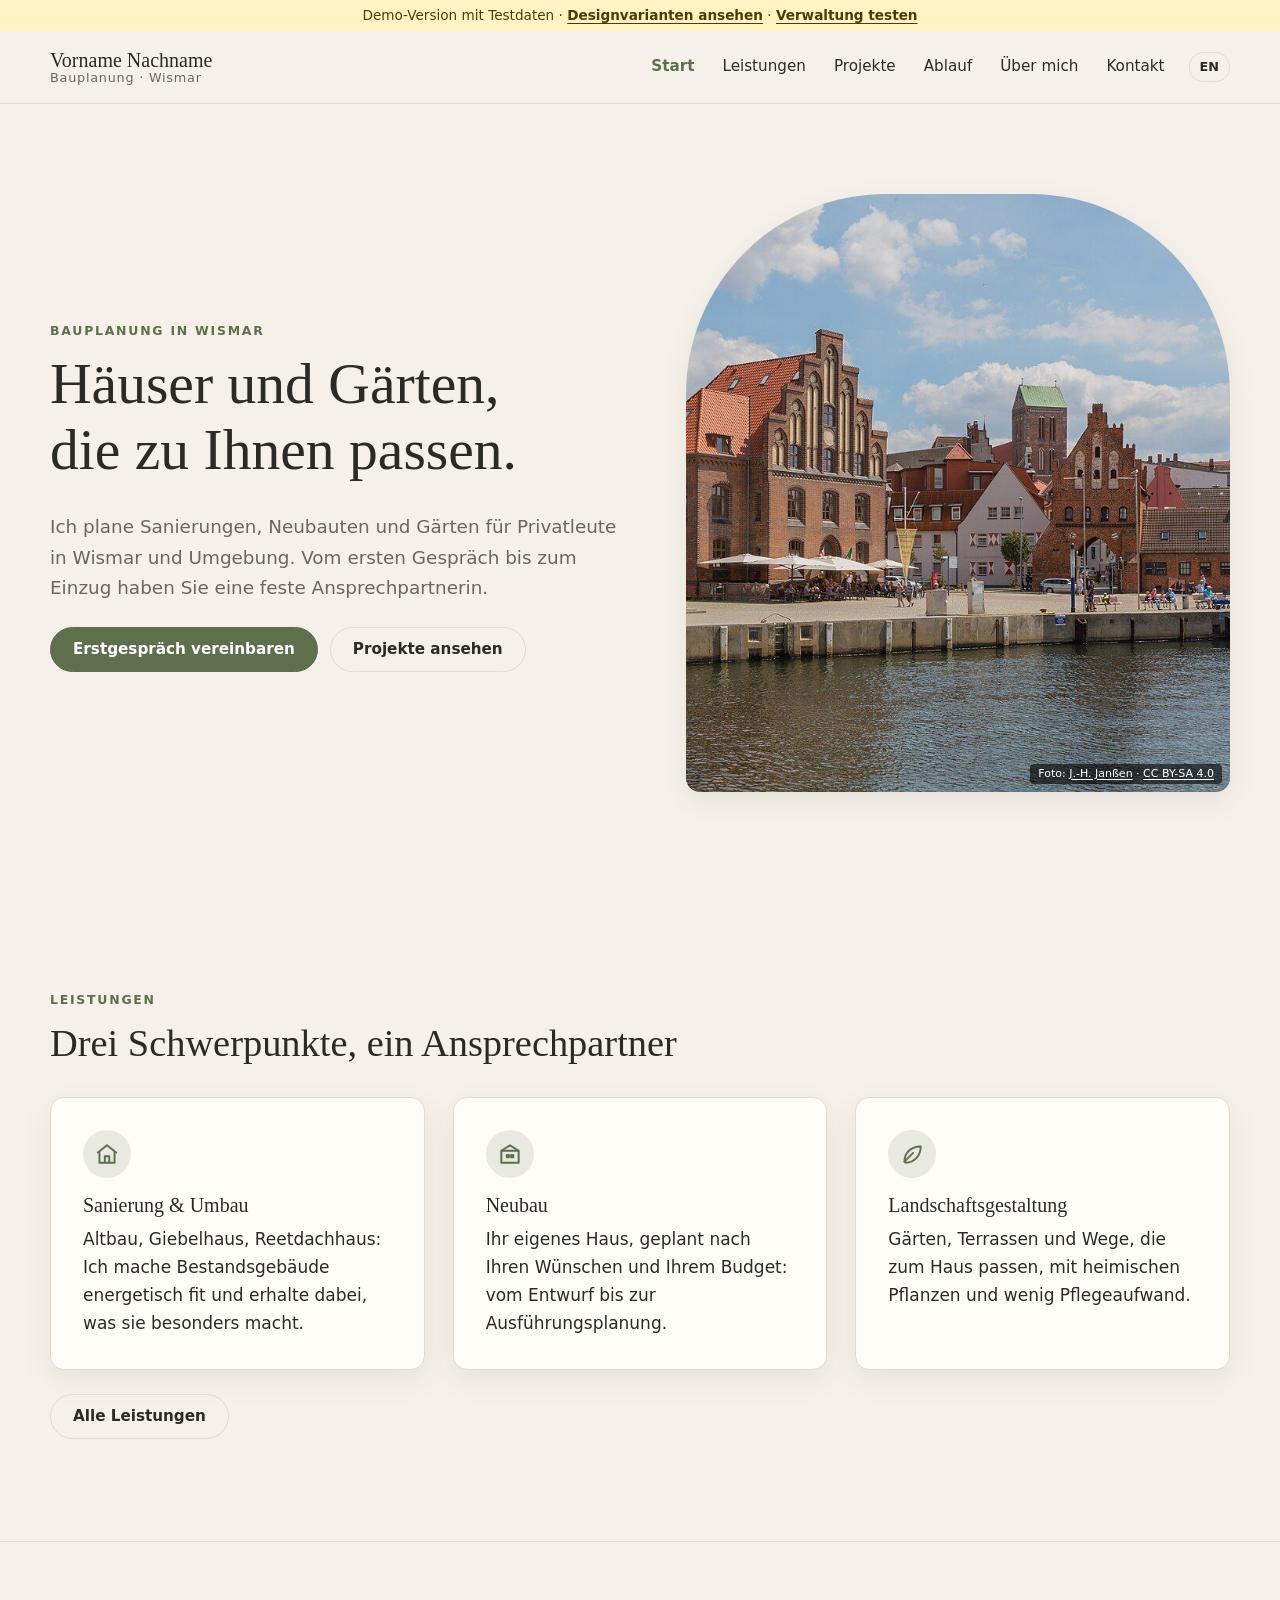
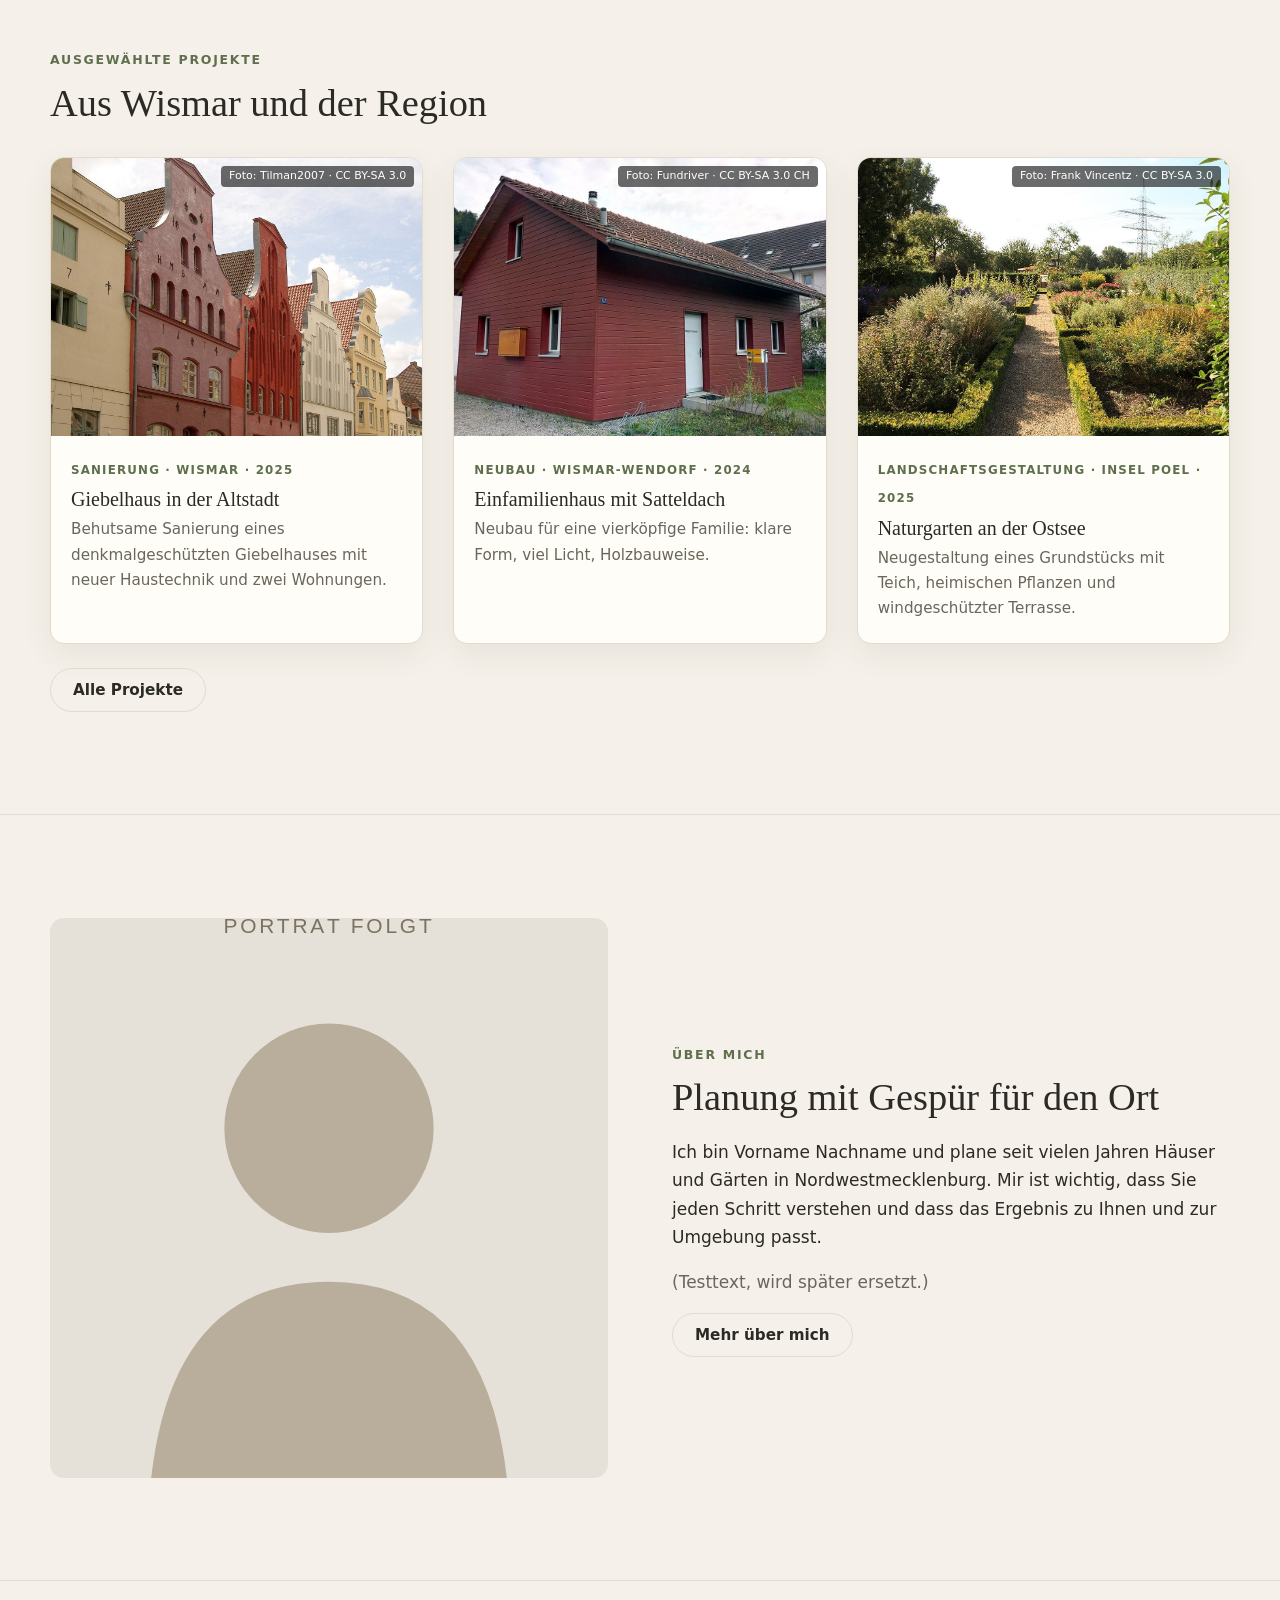
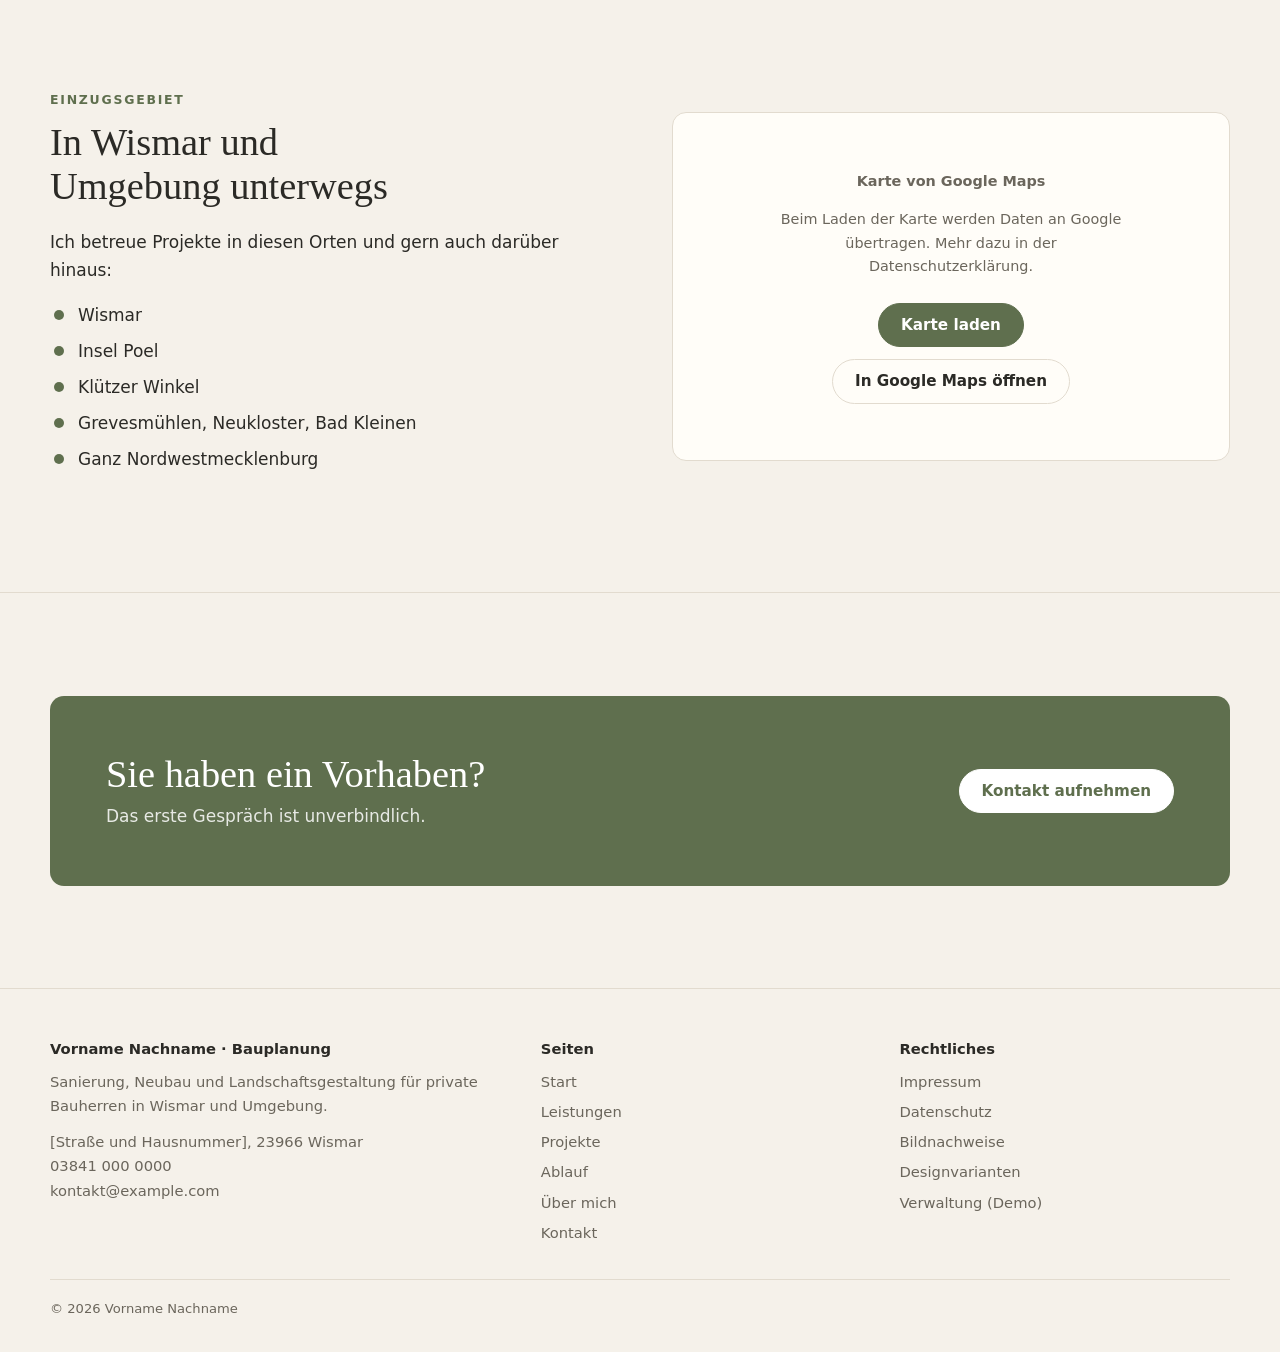
==== commit 58d0ac09: "Echten Namen durch Platzhalter ersetzen Alle Vorkommen des Namens durch "Vorname Nachname" bzw. "die" ====
--- a/index.html
+++ b/index.html
@@ -3,15 +3,15 @@
 <head>
 <meta charset="utf-8">
 <meta name="viewport" content="width=device-width, initial-scale=1">
-<title>Bauplanung in Wismar · Sanierung, Neubau, Garten · Henrike Scholze</title>
-<meta name="title-en" content="Building design in Wismar · Renovation, new builds, gardens · Henrike Scholze">
+<title>Bauplanung in Wismar · Sanierung, Neubau, Garten · Vorname Nachname</title>
+<meta name="title-en" content="Building design in Wismar · Renovation, new builds, gardens · Vorname Nachname">
 <!-- DEMO: Vor dem Livegang entfernen, damit Google die Seite aufnimmt. -->
 <meta name="robots" content="noindex, nofollow">
-<meta name="description" content="Henrike Scholze plant Sanierungen, Neubauten und Gärten für private Bauherren in Wismar, auf Poel und in Nordwestmecklenburg. Persönlich, verständlich, aus einer Hand.">
+<meta name="description" content="Vorname Nachname plant Sanierungen, Neubauten und Gärten für private Bauherren in Wismar, auf Poel und in Nordwestmecklenburg. Persönlich, verständlich, aus einer Hand.">
 <link rel="canonical" href="https://bunwichtig.github.io/architektur-onepager/">
 <meta property="og:type" content="website">
 <meta property="og:locale" content="de_DE">
-<meta property="og:title" content="Henrike Scholze · Bauplanung in Wismar">
+<meta property="og:title" content="Vorname Nachname · Bauplanung in Wismar">
 <meta property="og:description" content="Sanierung, Neubau und Landschaftsgestaltung für private Bauherren in Wismar und Umgebung.">
 <meta property="og:url" content="https://bunwichtig.github.io/architektur-onepager/">
 <meta property="og:image" content="https://bunwichtig.github.io/architektur-onepager/assets/img/fotos/wismar-hafen.jpg">
@@ -25,13 +25,13 @@
   "@context": "https://schema.org",
   "@type": "ProfessionalService",
   "@id": "https://bunwichtig.github.io/architektur-onepager/#business",
-  "name": "Henrike Scholze · Bauplanung",
+  "name": "Vorname Nachname · Bauplanung",
   "description": "Bauplanung für Sanierung, Neubau und Landschaftsgestaltung für private Bauherren in Wismar und Nordwestmecklenburg.",
   "url": "https://bunwichtig.github.io/architektur-onepager/",
   "image": "https://bunwichtig.github.io/architektur-onepager/assets/img/fotos/wismar-hafen.jpg",
   "telephone": "+4938410000000",
   "email": "kontakt@example.com",
-  "founder": { "@type": "Person", "name": "Henrike Scholze" },
+  "founder": { "@type": "Person", "name": "Vorname Nachname" },
   "address": {
     "@type": "PostalAddress",
     "postalCode": "23966",
@@ -118,11 +118,11 @@
 
   <section class="section">
     <div class="wrap split">
-      <img src="assets/img/portrait.svg" width="800" height="1000" alt="Platzhalter: Porträt von Henrike Scholze folgt">
+      <img src="assets/img/portrait.svg" width="800" height="1000" alt="Platzhalter: Porträt von Vorname Nachname folgt">
       <div>
         <span class="eyebrow"><span lang="de">Über mich</span><span lang="en">About me</span></span>
         <h2><span lang="de">Planung mit Gespür für den Ort</span><span lang="en">Design with a feel for the place</span></h2>
-        <p><span lang="de">Ich bin Henrike Scholze und plane seit vielen Jahren Häuser und Gärten in Nordwestmecklenburg. Mir ist wichtig, dass Sie jeden Schritt verstehen und dass das Ergebnis zu Ihnen und zur Umgebung passt.</span><span lang="en">I'm Henrike Scholze and have been designing homes and gardens in north-west Mecklenburg for many years. It matters to me that you understand every step and that the result suits you and its surroundings.</span></p>
+        <p><span lang="de">Ich bin Vorname Nachname und plane seit vielen Jahren Häuser und Gärten in Nordwestmecklenburg. Mir ist wichtig, dass Sie jeden Schritt verstehen und dass das Ergebnis zu Ihnen und zur Umgebung passt.</span><span lang="en">I'm Vorname Nachname and have been designing homes and gardens in north-west Mecklenburg for many years. It matters to me that you understand every step and that the result suits you and its surroundings.</span></p>
         <p class="muted"><span lang="de">(Testtext, wird später ersetzt.)</span><span lang="en">(Sample text, to be replaced.)</span></p>
         <a class="btn ghost" href="ueber-mich.html"><span lang="de">Mehr über mich</span><span lang="en">More about me</span></a>
       </div>
--- a/assets/site.css
+++ b/assets/site.css
@@ -1,5 +1,5 @@
 /* ==========================================================
-   Henrike Scholze · Bauplanung
+   Vorname Nachname · Bauplanung
    Aufbau:
    1. Grundlayout (Standardwerte = Design „natur“)
    2. Anordnungen: html[data-hero=…] und html[data-projects=…]
